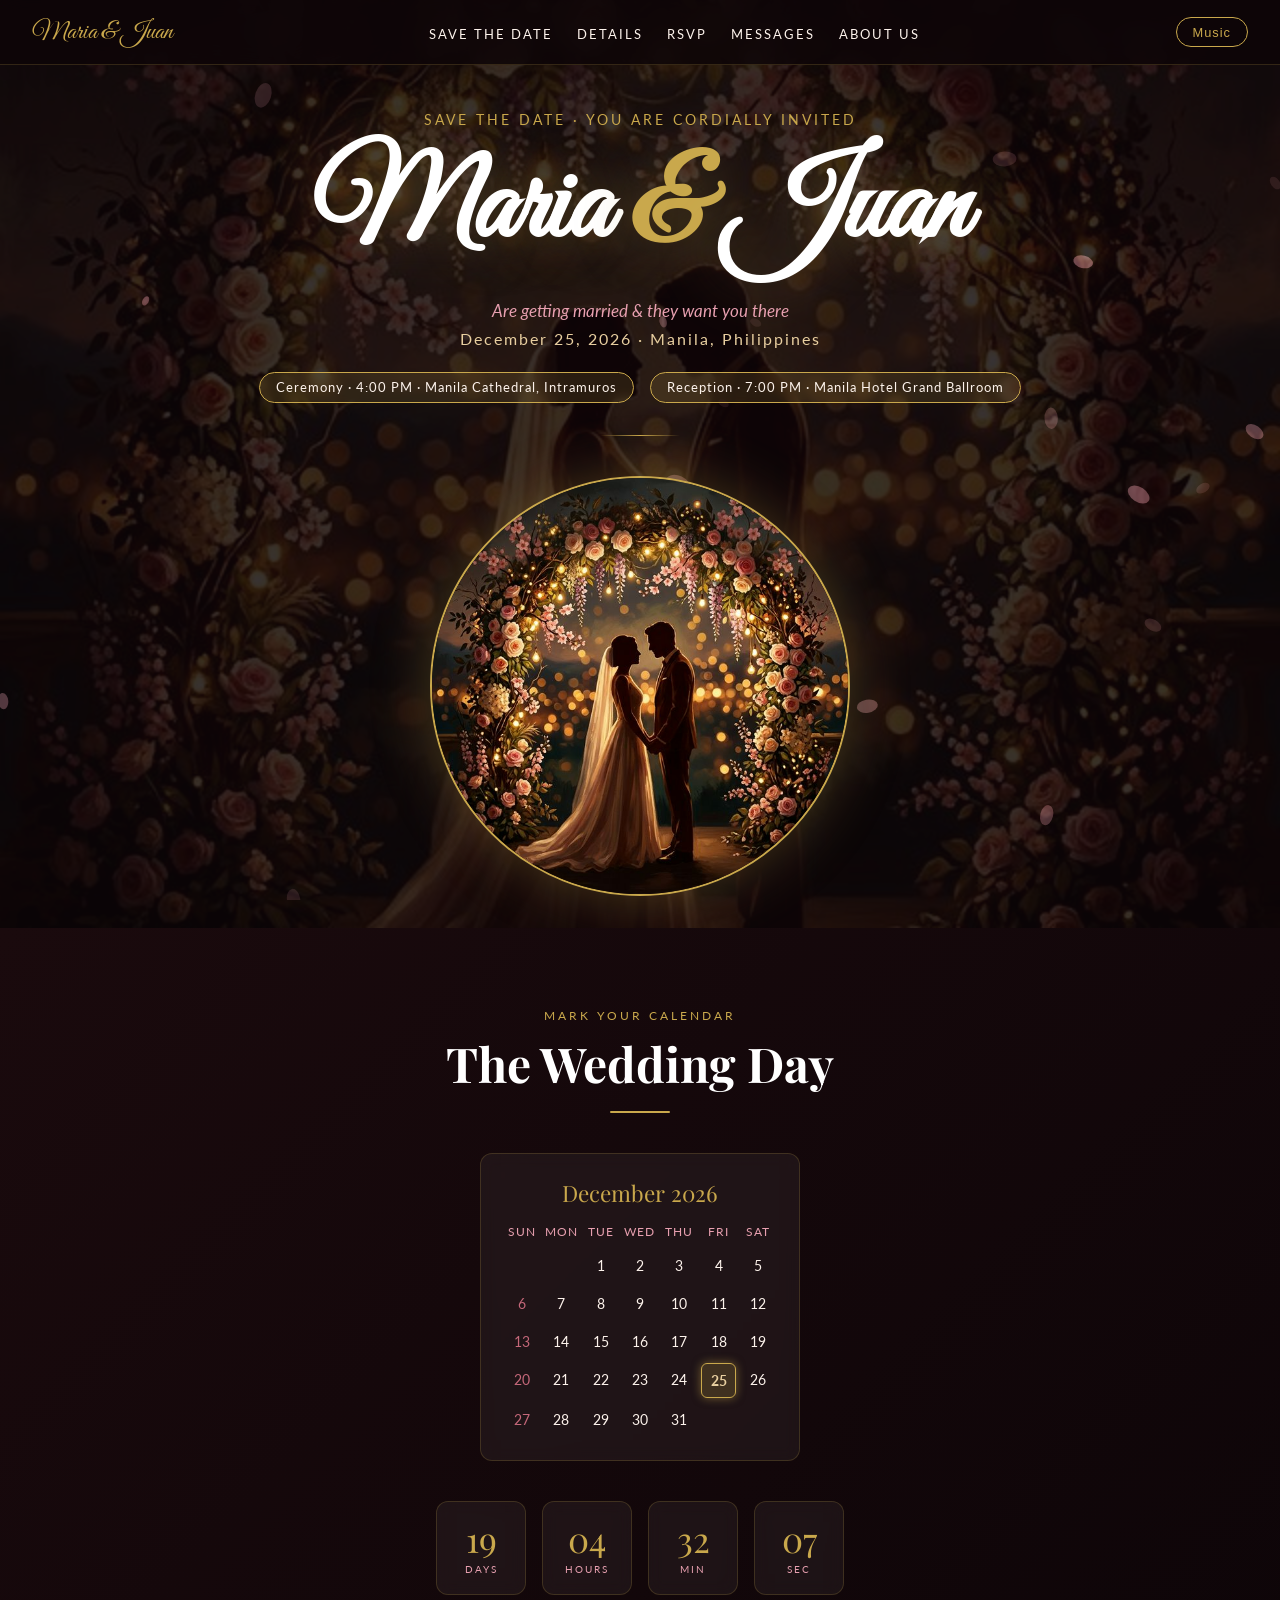
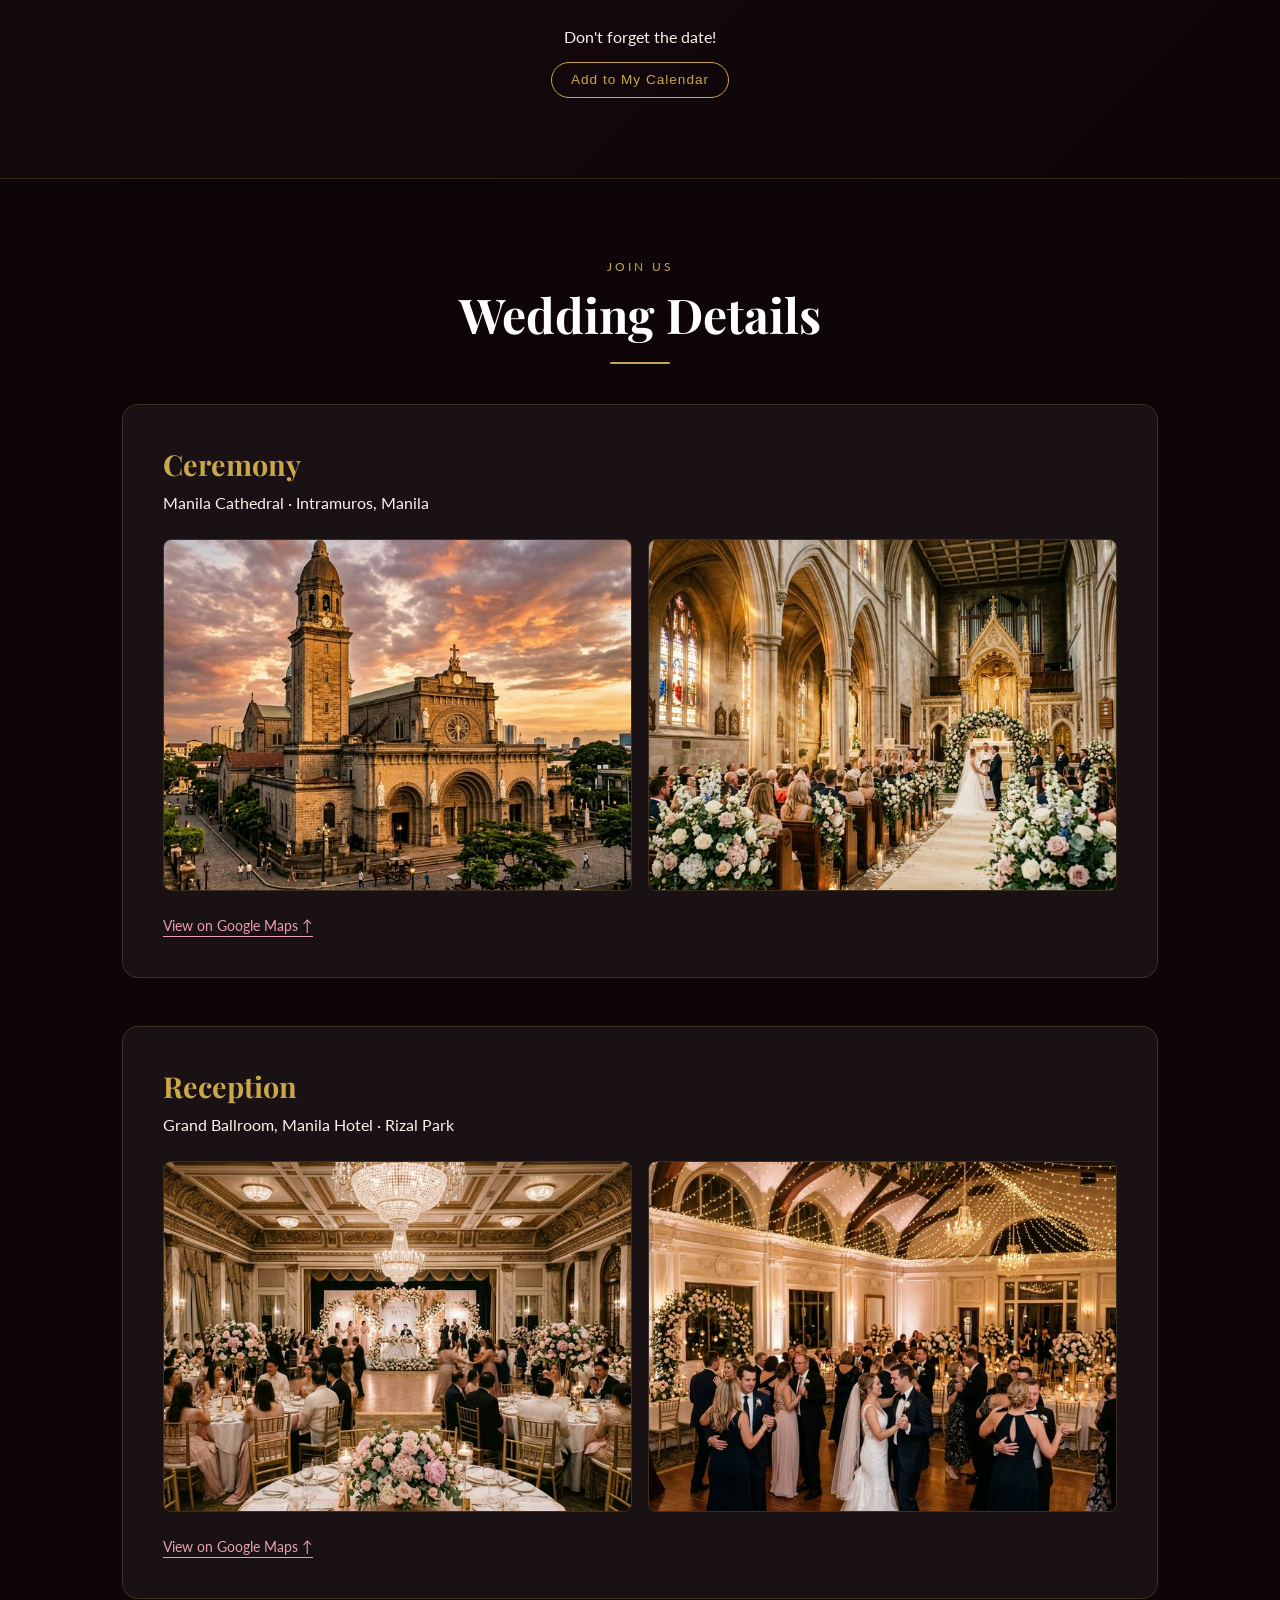
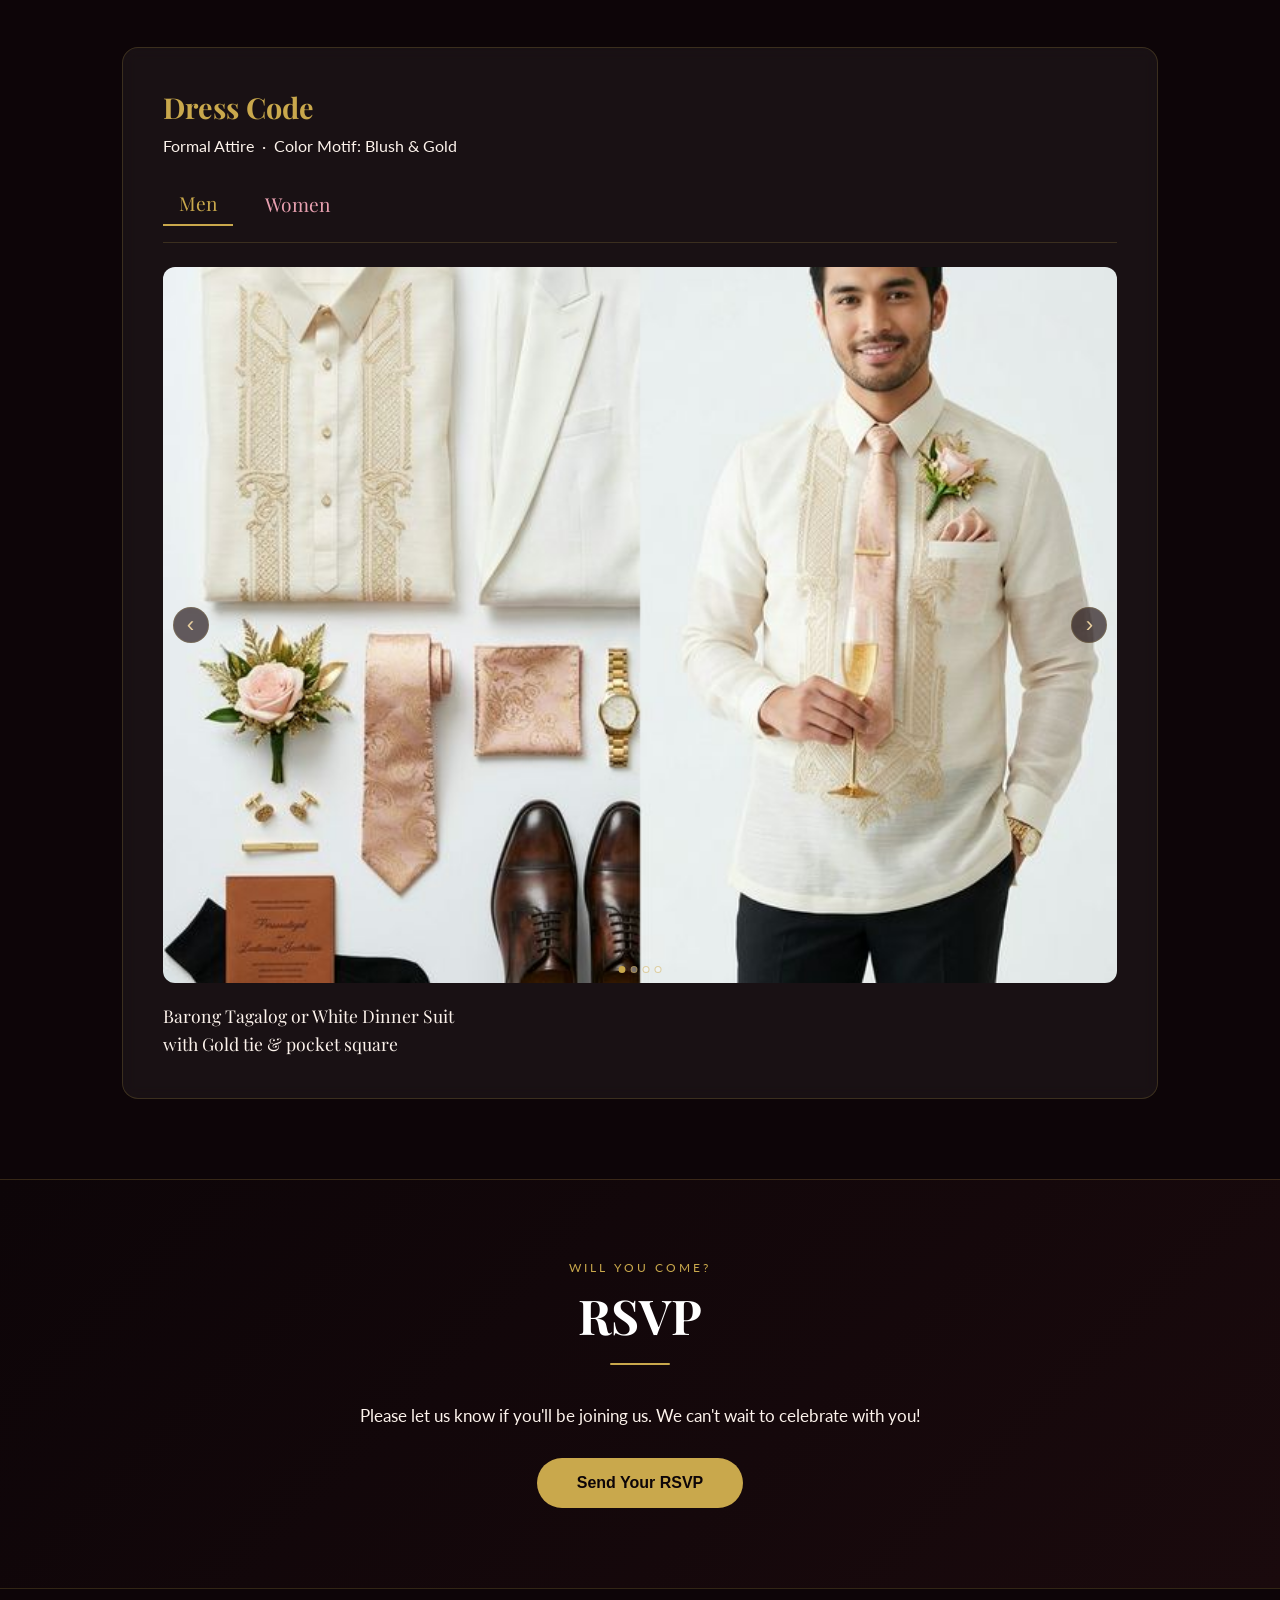
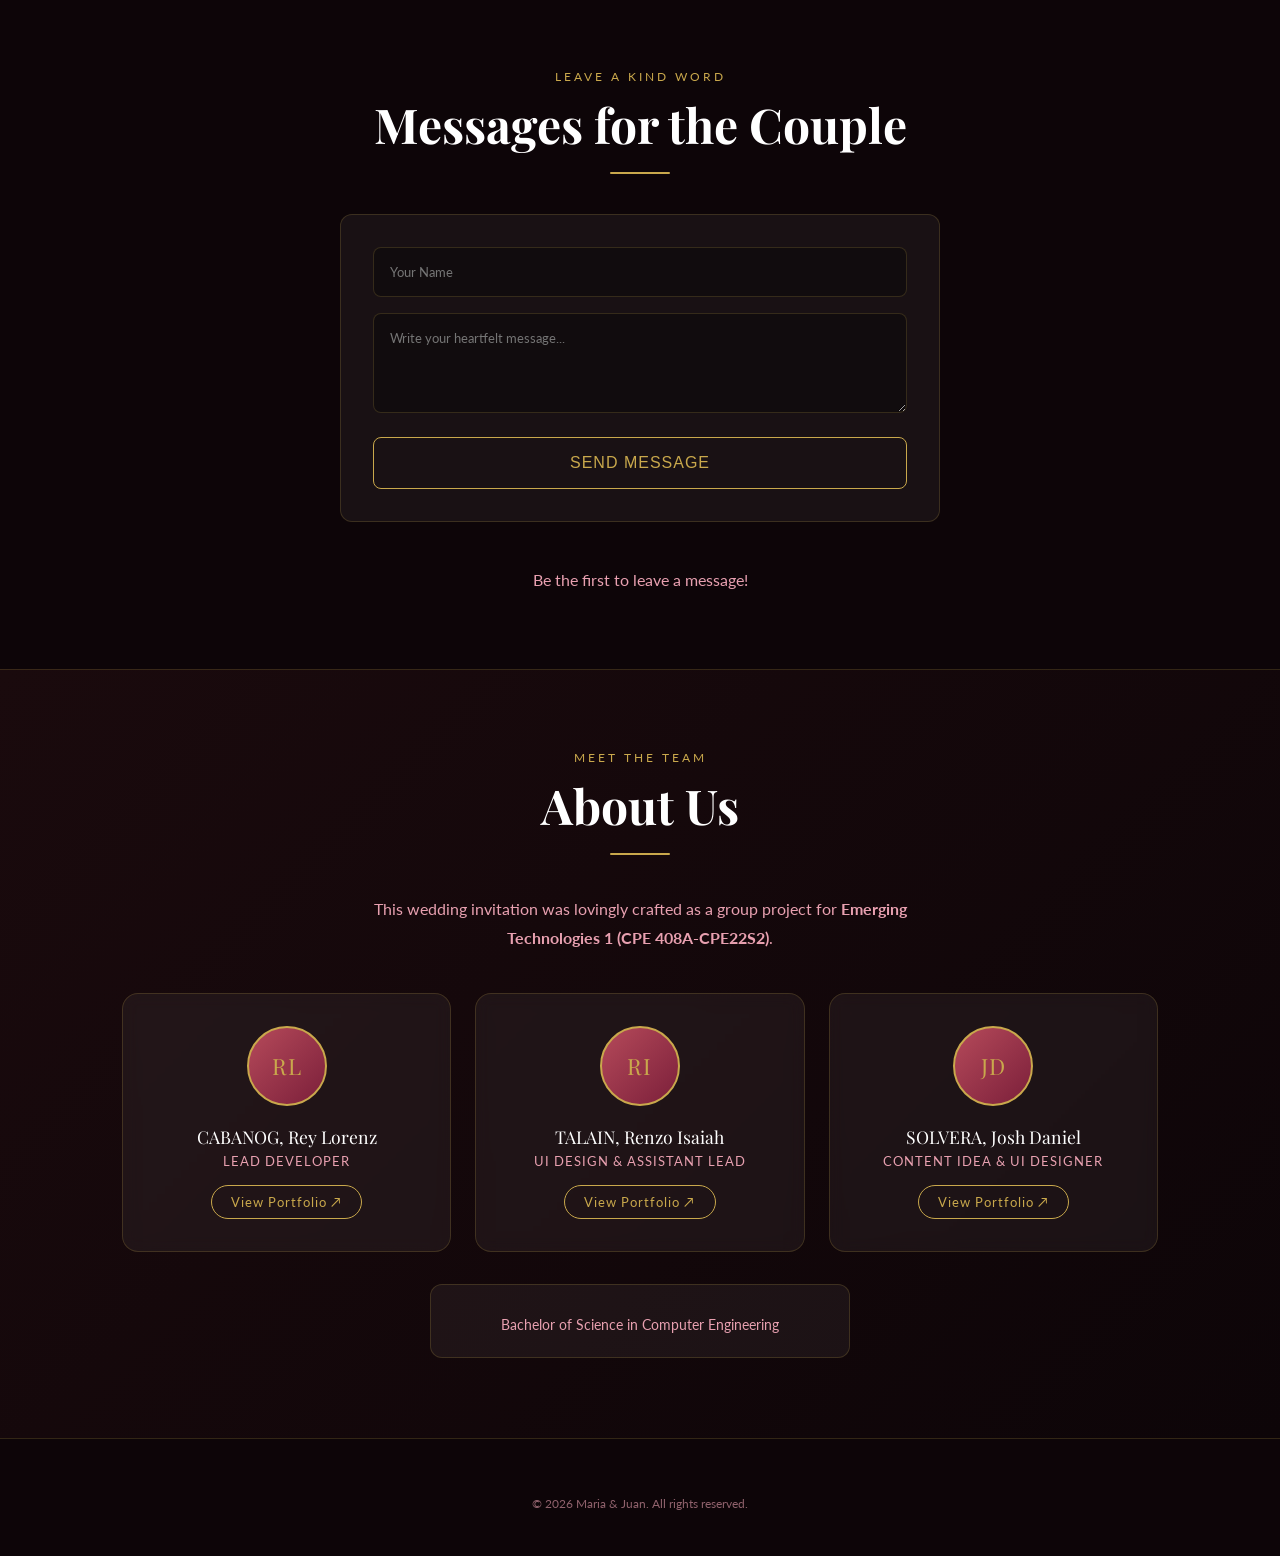
==== index.html @ 6f779b9c "Update Solvera's portfolio link" ====
<!DOCTYPE html>
<html lang="en">

<head>
  <meta charset="UTF-8" />
  <meta name="viewport" content="width=device-width, initial-scale=1.0" />
  <title>Wedding Invitation &ndash; Maria &amp; Juan</title>
  <meta name="description"
    content="You are cordially invited to the wedding of Maria & Juan. CPE 408A-CPE22S2 Emerging Technologies 1 Project." />
  <link rel="stylesheet" href="style.css" />
  <link rel="preconnect" href="https://fonts.googleapis.com" />
  <link rel="preconnect" href="https://fonts.gstatic.com" crossorigin />
  <!-- audio element (free public domain music) -->
  <audio id="bg-music" loop>
    <source src="wedding-thousandyears.mp3" type="audio/mp3" />
  </audio>
</head>

<body>
  <!-- FLOATING PETALS CANVAS -->
  <canvas id="petals-canvas" aria-hidden="true"></canvas>

  <!-- NAV -->
  <nav>
    <a href="#hero" class="nav-brand">Maria &amp; Juan</a>
    <ul class="nav-links" id="nav-links">
      <li><a href="#save-the-date">Save the Date</a></li>
      <li><a href="#details">Details</a></li>
      <li><a href="#rsvp">RSVP</a></li>
      <li><a href="#messages">Messages</a></li>
      <li><a href="#about">About Us</a></li>
    </ul>
    <div style="display:flex;gap:0.6rem;align-items:center;">
      <button id="music-btn" aria-label="Toggle music">Music</button>
      <button class="hamburger" id="hamburger" aria-label="Menu" aria-expanded="false">&#9776;</button>
    </div>
  </nav>

  <!-- â•â•â•â•â•â•â•â•â•â•â•â•â•â•â•â•â•â•â•â•â•â•â•â•â•â•â•â•â•â•
       HERO SECTION
  â•â•â•â•â•â•â•â•â•â•â•â•â•â•â•â•â•â•â•â•â•â•â•â•â•â•â•â•â•â• -->
  <section id="hero">
    <img class="hero-bg-img" src="source-images/couple.png" alt="Wedding couple illustration" />
    <div class="hero-content">
      <p class="pre-title">Save the Date &middot; You are cordially invited</p>

      <h1 class="couple-names">
        Maria
        <span class="ampersand">&amp;</span>
        Juan
      </h1>

      <p class="hero-tagline">Are getting married &amp; they want you there</p>
      <p class="hero-date">December 25, 2026 &middot; Manila, Philippines</p>

      <div class="hero-event-pills">
        <span class="event-pill">Ceremony &middot; 4:00 PM &middot; Manila Cathedral, Intramuros</span>
        <span class="event-pill">Reception &middot; 7:00 PM &middot; Manila Hotel Grand Ballroom</span>
      </div>

      <div class="hero-divider"></div>
      <img class="hero-couple-img" src="source-images/couple.png" alt="Maria and Juan" />
    </div>
  </section>

  <!-- â•â•â•â•â•â•â•â•â•â•â•â•â•â•â•â•â•â•â•â•â•â•â•â•â•â•â•â•â•â•
       SAVE THE DATE â€“ CALENDAR + COUNTDOWN
  â•â•â•â•â•â•â•â•â•â•â•â•â•â•â•â•â•â•â•â•â•â•â•â•â•â•â•â•â•â• -->
  <section id="save-the-date">
    <div class="section-inner">
      <p class="section-label reveal">Mark your calendar</p>
      <h2 class="section-title reveal">The Wedding Day</h2>
      <span class="gold-line reveal"></span>

      <!-- Calendar widget -->
      <div class="calendar-wrap reveal">
        <div class="cal-header">
          <span class="cal-month-year" id="cal-title">December 2026</span>
        </div>
        <div class="cal-grid">
          <div class="cal-dow">Sun</div>
          <div class="cal-dow">Mon</div>
          <div class="cal-dow">Tue</div>
          <div class="cal-dow">Wed</div>
          <div class="cal-dow">Thu</div>
          <div class="cal-dow">Fri</div>
          <div class="cal-dow">Sat</div>
          <!-- Days injected by JS -->
        </div>
      </div>

      <!-- Countdown below calendar -->
      <div class="countdown-grid" style="margin-top:2.5rem;">
        <div class="count-box reveal">
          <span class="count-num" id="days">00</span>
          <span class="count-label">Days</span>
        </div>
        <div class="count-box reveal">
          <span class="count-num" id="hours">00</span>
          <span class="count-label">Hours</span>
        </div>
        <div class="count-box reveal">
          <span class="count-num" id="minutes">00</span>
          <span class="count-label">Min</span>
        </div>
        <div class="count-box reveal">
          <span class="count-num" id="seconds">00</span>
          <span class="count-label">Sec</span>
        </div>
      </div>

      <div class="add-cal-wrap reveal">
        <p class="add-cal-label">Don't forget the date!</p>
        <div class="add-cal-btns">
          <button class="cal-btn" id="ics-download-btn">Add to My Calendar</button>
        </div>
      </div>

    </div>
  </section>

  <!-- â•â•â•â•â•â•â•â•â•â•â•â•â•â•â•â•â•â•â•â•â•â•â•â•â•â•â•â•â•â•
       EVENT DETAILS
  â•â•â•â•â•â•â•â•â•â•â•â•â•â•â•â•â•â•â•â•â•â•â•â•â•â•â•â•â•â• -->
  <section id="details">
    <div class="section-inner">
      <p class="section-label reveal">Join Us</p>
      <h2 class="section-title reveal">Wedding Details</h2>
      <span class="gold-line reveal"></span>

      <div class="details-grid-new">

        <div class="venue-card reveal">
          <div class="venue-header">
            <div class="venue-header-text">
              <h3>Ceremony</h3>
              <p>Manila Cathedral &middot; Intramuros, Manila</p>
            </div>
          </div>
          <div class="venue-gallery">
            <div class="gallery-thumb" data-img="source-images/church1.png"
              data-caption="Manila Cathedral &ndash; Exterior">
              <img src="source-images/church1.png" alt="Manila Cathedral exterior" />
              <div class="thumb-overlay">View</div>
            </div>
            <div class="gallery-thumb" data-img="source-images/church2.png" data-caption="Ceremony Hall â€“ Interior">
              <img src="source-images/church2.png" alt="Church interior" />
              <div class="thumb-overlay">View</div>
            </div>
          </div>
          <a class="venue-map-link" href="https://maps.google.com/?q=Manila+Cathedral" target="_blank"
            rel="noopener">View on Google Maps &uarr;</a>
        </div>

        <div class="venue-card reveal">
          <div class="venue-header">
            <div class="venue-header-text">
              <h3>Reception</h3>
              <p>Grand Ballroom, Manila Hotel &middot; Rizal Park</p>
            </div>
          </div>
          <div class="venue-gallery">
            <div class="gallery-thumb" data-img="source-images/ballroom1.png"
              data-caption="Manila Hotel Grand Ballroom">
              <img src="source-images/ballroom1.png" alt="Grand Ballroom" />
              <div class="thumb-overlay">View</div>
            </div>
            <div class="gallery-thumb" data-img="source-images/ballroom2.png" data-caption="Reception Dance Floor">
              <img src="source-images/ballroom2.png" alt="Reception dance floor" />
              <div class="thumb-overlay">View</div>
            </div>
          </div>
          <a class="venue-map-link" href="https://maps.google.com/?q=The+Manila+Hotel" target="_blank"
            rel="noopener">View on Google Maps &uarr;</a>
        </div>

        <div class="venue-card dress-code-card reveal">
          <div class="venue-header">
            <div class="venue-header-text">
              <h3>Dress Code</h3>
              <p>Formal Attire &nbsp;&middot;&nbsp; Color Motif: Blush &amp; Gold</p>
            </div>
          </div>

          <div class="attire-tabs">
            <button class="attire-tab active" data-tab="men">Men</button>
            <button class="attire-tab" data-tab="women">Women</button>
          </div>

          <!-- Men Slideshow -->
          <div class="attire-panel" id="tab-men">
            <div class="attire-slideshow" id="slideshow-men">
              <div class="slide active"><img src="source-images/attire_men.png" alt="Men's formal attire 1" /></div>
              <div class="slide"><img src="source-images/men2.png" alt="Men's formal attire 2" /></div>
              <div class="slide"><img src="source-images/men4.png" alt="Men's formal attire 4" /></div>
              <div class="slide"><img src="source-images/men5.png" alt="Men's formal attire 5" /></div>
              <button class="slide-prev" aria-label="Previous">&#8249;</button>
              <button class="slide-next" aria-label="Next">&#8250;</button>
              <div class="slide-dots" id="dots-men"></div>
            </div>
            <p class="attire-note">Barong Tagalog or White Dinner Suit<br />with Gold tie &amp; pocket square</p>
          </div>

          <!-- Women Slideshow -->
          <div class="attire-panel hidden" id="tab-women">
            <div class="attire-slideshow" id="slideshow-women">
              <div class="slide active"><img src="source-images/attire_women.png" alt="Women's formal attire 1" /></div>
              <div class="slide"><img src="source-images/women2.png" alt="Women's formal attire 2" /></div>
              <div class="slide"><img src="source-images/women3.png" alt="Women's formal attire 3" /></div>
              <div class="slide"><img src="source-images/women4.png" alt="Women's formal attire 4" /></div>
              <button class="slide-prev" aria-label="Previous">&#8249;</button>
              <button class="slide-next" aria-label="Next">&#8250;</button>
              <div class="slide-dots" id="dots-women"></div>
            </div>
            <p class="attire-note">Blush Pink or Gold Floor-length Gown<br />with elegant accessories</p>
          </div>
        </div>

      </div><!-- /.details-grid-new -->
    </div>
  </section>

  <!-- â•â•â•â•â•â•â•â•â•â•â•â•â•â•â•â•â•â•â•â•â•â•â•â•â•â•â•â•â•â•
       RSVP SECTION
  â•â•â•â•â•â•â•â•â•â•â•â•â•â•â•â•â•â•â•â•â•â•â•â•â•â•â•â•â•â• -->
  <section id="rsvp">
    <div class="section-inner">
      <p class="section-label reveal">Will you come?</p>
      <h2 class="section-title reveal">RSVP</h2>
      <span class="gold-line reveal"></span>
      <p class="rsvp-desc reveal">Please let us know if you'll be joining us. We can't wait to celebrate with you!</p>
      <div class="rsvp-cta reveal">
        <button class="rsvp-open-btn" id="rsvp-open-btn">Send Your RSVP</button>
      </div>
    </div>
  </section>

  <!-- â•â•â•â•â•â•â•â•â•â•â•â•â•â•â•â•â•â•â•â•â•â•â•â•â•â•â•â•â•â•
       GUEST MESSAGES SECTION
  â•â•â•â•â•â•â•â•â•â•â•â•â•â•â•â•â•â•â•â•â•â•â•â•â•â•â•â•â•â• -->
  <section id="messages">
    <div class="section-inner">
      <p class="section-label reveal">Leave a kind word</p>
      <h2 class="section-title reveal">Messages for the Couple</h2>
      <span class="gold-line reveal"></span>

      <!-- Message form -->
      <form class="msg-form reveal" id="msg-form" novalidate>
        <div class="msg-form-fields">
          <input type="text" id="msg-name" class="msg-input" placeholder="Your Name" maxlength="60" required />
          <textarea id="msg-text" class="msg-input msg-textarea" placeholder="Write your heartfelt message..."
            maxlength="300" rows="3" required></textarea>
        </div>
        <button type="submit" class="msg-submit-btn">Send Message</button>
      </form>

      <!-- Live message wall -->
      <div class="msg-wall" id="msg-wall">
        <!-- Messages injected by JS -->
      </div>
    </div>
  </section>

  <!-- â•â•â•â•â•â•â•â•â•â•â•â•â•â•â•â•â•â•â•â•â•â•â•â•â•â•â•â•â•â•
       ABOUT US SECTION
  â•â•â•â•â•â•â•â•â•â•â•â•â•â•â•â•â•â•â•â•â•â•â•â•â•â•â•â•â•â• -->
  <section id="about">
    <div class="section-inner">
      <p class="section-label reveal">Meet the Team</p>
      <h2 class="section-title reveal">About Us</h2>
      <span class="gold-line reveal"></span>

      <p class="about-intro reveal">
        This wedding invitation was lovingly crafted as a group project for
        <strong>Emerging Technologies 1 (CPE 408A-CPE22S2)</strong>.
      </p>

      <div class="members-grid">

        <!-- Member 1: Cabanog -->
        <div class="member-card reveal">
          <div class="member-avatar member-avatar-text">RL</div>
          <p class="member-name">CABANOG, Rey Lorenz</p>
          <p class="member-role">Lead Developer</p>
          <a id="portfolio-cabanog" class="portfolio-btn" href="https://my-personal-portfolio-cli-inspired.vercel.app/" target="_blank"
            rel="noopener">
            View Portfolio &#8599;
          </a>
        </div>

        <!-- Member 2: Talain -->
        <div class="member-card reveal">
          <div class="member-avatar member-avatar-text">RI</div>
          <p class="member-name">TALAIN, Renzo Isaiah</p>
          <p class="member-role">UI Design &amp; Assistant Lead</p>
          <a id="portfolio-talain" class="portfolio-btn" href="https://renzocpe.github.io/Portfolio/" target="_blank" rel="noopener">
            View Portfolio &#8599;
          </a>
        </div>

        <!-- Member 3: Solvera -->
        <div class="member-card reveal">
          <div class="member-avatar member-avatar-text">JD</div>
          <p class="member-name">SOLVERA, Josh Daniel</p>
          <p class="member-role">Content Idea &amp; UI Designer</p>
          <a id="portfolio-solvera" class="portfolio-btn" href="https://mjdsolvera.github.io/Solvera_portfolio-/" target="_blank" rel="noopener">
            View Portfolio &#8599;
          </a>
        </div>

      </div><!-- /.members-grid -->

      <!-- Course Badge -->
      <div class="course-badge reveal">
        <p style="margin-top:0.5rem; color: var(--blush);">Bachelor of Science in Computer Engineering</p>
      </div>

    </div>
  </section>

  <!-- â•â•â•â•â•â•â•â•â•â•â•â•â•â•â•â•â•â•â•â•â•â•â•â•â•â•â•â•â•â•
       FOOTER
  â•â•â•â•â•â•â•â•â•â•â•â•â•â•â•â•â•â•â•â•â•â•â•â•â•â•â•â•â•â• -->
  <footer>
    <p style="margin-top:0.8rem; font-size:0.75rem; opacity:0.6;">
      &copy; 2026 Maria &amp; Juan. All rights reserved.
    </p>
  </footer>

  <!-- RSVP MODAL -->
  <div id="rsvp-modal" class="rsvp-modal" role="dialog" aria-modal="true" aria-label="RSVP Form">
    <div class="rsvp-modal-box">
      <button class="rsvp-modal-close" id="rsvp-modal-close" aria-label="Close">&#10005;</button>
      <h3 class="rsvp-modal-title">RSVP</h3>
      <p class="rsvp-modal-sub">Maria &amp; Juan would love to have you there!</p>
      <form id="rsvp-form" class="rsvp-form" novalidate>
        <div class="rsvp-field">
          <label for="rsvp-name">Full Name *</label>
          <input type="text" id="rsvp-name" placeholder="Your full name" required maxlength="80" />
        </div>
        <div class="rsvp-field">
          <label for="rsvp-email">Email</label>
          <input type="email" id="rsvp-email" placeholder="your@email.com" />
        </div>
        <div class="rsvp-field">
          <label>Will you attend? *</label>
          <div class="rsvp-radio-group">
            <label class="rsvp-radio"><input type="radio" name="attending" value="yes" required /> Yes, I'll be
              there!</label>
            <label class="rsvp-radio"><input type="radio" name="attending" value="no" /> Sorry, can't make it</label>
            <label class="rsvp-radio"><input type="radio" name="attending" value="maybe" /> Maybe</label>
          </div>
        </div>
        <div class="rsvp-field">
          <label for="rsvp-guests">Number of Guests</label>
          <select id="rsvp-guests">
            <option value="1">Just me</option>
            <option value="2">2 guests</option>
            <option value="3">3 guests</option>
            <option value="4">4 guests</option>
            <option value="5+">5 or more</option>
          </select>
        </div>
        <div class="rsvp-field">
          <label for="rsvp-note">Special note (optional)</label>
          <textarea id="rsvp-note" placeholder="Dietary needs, notes for the couple..." rows="2"
            maxlength="200"></textarea>
        </div>
        <button type="submit" class="rsvp-submit-btn">Send RSVP</button>
      </form>
      <div id="rsvp-success" class="rsvp-success hidden">
        <p>Thank you! Your RSVP has been received. See you on Dec 25!</p>
      </div>
    </div>
  </div>

  <!-- LIGHTBOX MODAL -->
  <div id="lightbox" class="lightbox" role="dialog" aria-modal="true" aria-label="Image viewer">
    <button class="lightbox-close" id="lightbox-close" aria-label="Close">&#10005;</button>
    <img id="lightbox-img" src="" alt="" />
    <p id="lightbox-caption"></p>
  </div>

  <script src="script.js"></script>
</body>

</html>
---- style.css ----
﻿/* ── FONTS ─────────────────────────────────────────────── */
@import url('https://fonts.googleapis.com/css2?family=Great+Vibes&family=Playfair+Display:ital,wght@0,400;0,700;1,400&family=Lato:wght@300;400;700&display=swap');

/* ── CSS VARIABLES ─────────────────────────────────────── */
:root {
  --dark:        #0d0508;
  --burgundy:    #7b1f3a;
  --deep-rose:   #b54a5a;
  --rose:        #c5687a;
  --blush:       #e8a0b0;
  --cream:       #fdf3ec;
  --white:       #ffffff;
  --gold:        #c9a84c;
  --gold-light:  #e8cfa0;
  --glass-bg:    rgba(255,255,255,0.05);
  --glass-border:rgba(201,168,76,0.2);
}

*, *::before, *::after { box-sizing: border-box; margin: 0; padding: 0; }
html { scroll-behavior: smooth; }
body { background: var(--dark); color: var(--cream); font-family: 'Lato', sans-serif; overflow-x: hidden; }

/* ── NAV ────────────────────────────────────────── */
nav {
  position: fixed; top: 0; left: 0; right: 0; z-index: 100;
  display: flex; align-items: center; justify-content: space-between;
  padding: 1rem 2rem;
  background: rgba(13,5,8,0.85);
  backdrop-filter: blur(12px);
  border-bottom: 1px solid var(--glass-border);
}
.nav-brand { font-family: 'Great Vibes', cursive; font-size: 1.6rem; color: var(--gold); text-decoration: none; }
.nav-links { list-style: none; display: flex; gap: 1.5rem; transition: max-height 0.3s ease-out; }
.nav-links a { color: var(--cream); text-decoration: none; font-size: 0.8rem; letter-spacing: 2px; text-transform: uppercase; transition: color 0.3s; }
.nav-links a:hover { color: var(--gold); }
#music-btn { background: transparent; border: 1px solid var(--gold); color: var(--gold); padding: 0.4rem 1rem; border-radius: 20px; cursor: pointer; font-size: 0.8rem; letter-spacing: 1px; transition: all 0.3s; }
#music-btn:hover { background: var(--gold); color: var(--dark); }
.hamburger { display: none; background: transparent; border: none; font-size: 1.8rem; color: var(--gold); cursor: pointer; }

/* ── HERO ───────────────────────────────────────── */
#hero { position: relative; min-height: 100vh; display: flex; align-items: center; justify-content: center; overflow: hidden; padding-top: 5rem; }
.hero-bg-img { position: absolute; inset: 0; width: 100%; height: 100%; object-fit: cover; opacity: 0.18; }
.hero-content { position: relative; z-index: 2; text-align: center; padding: 2rem; max-width: 900px; width: 100%; display: flex; flex-direction: column; align-items: center; justify-content: center; }
.pre-title { font-size: 0.85rem; letter-spacing: 3px; text-transform: uppercase; color: var(--gold); margin-bottom: 1rem; }
.couple-names { font-family: 'Great Vibes', cursive; font-size: clamp(4rem,12vw,7.5rem); color: var(--white); line-height: 1.1; margin-bottom: 0.5rem; text-shadow: 0 0 60px rgba(201,168,76,0.4); }
.ampersand { color: var(--gold); }
.hero-tagline { font-style: italic; color: var(--blush); margin: 1rem 0 0.5rem; font-size: 1.05rem; }
.hero-date { color: var(--gold-light); font-size: 1rem; letter-spacing: 2px; margin-bottom: 1.5rem; }
.hero-event-pills { display: flex; flex-wrap: wrap; gap: 1rem; justify-content: center; margin-bottom: 2rem; }
.event-pill { background: rgba(201,168,76,0.15); border: 1px solid var(--gold); border-radius: 20px; padding: 0.4rem 1rem; font-size: 0.8rem; letter-spacing: 1px; color: var(--cream); backdrop-filter: blur(4px); }
.hero-divider { width: 80px; height: 1px; background: linear-gradient(to right,transparent,var(--gold),transparent); margin: 0 auto 2.5rem; }
.hero-couple-img { width: 100%; max-width: 420px; aspect-ratio: 1; object-fit: cover; border-radius: 50%; border: 2px solid var(--gold); box-shadow: 0 0 60px rgba(201,168,76,0.3); }

/* ── SECTIONS ───────────────────────────────────── */
section { padding: 0; }
.section-inner { max-width: 1100px; margin: 0 auto; padding: 5rem 2rem; text-align: center; }
.section-label { font-size: 0.75rem; letter-spacing: 3px; text-transform: uppercase; color: var(--gold); margin-bottom: 0.5rem; display: block; }
.section-title { font-family: 'Playfair Display', serif; font-size: clamp(2rem,5vw,3rem); color: var(--white); margin-bottom: 0.5rem; }
.gold-line { display: block; width: 60px; height: 2px; background: var(--gold); margin: 1rem auto 2.5rem; border-radius: 2px; }

/* ── SAVE THE DATE (Calendar + Countdown) ───────── */
#save-the-date { background: linear-gradient(135deg,#1a0a0d,#0d0508); }
.calendar-wrap { max-width: 320px; margin: 0 auto 2rem; background: var(--glass-bg); border: 1px solid var(--glass-border); border-radius: 12px; padding: 1.5rem; backdrop-filter: blur(8px); }
.cal-header { font-family: 'Playfair Display', serif; font-size: 1.4rem; color: var(--gold); margin-bottom: 1rem; text-align: center; }
.cal-grid { display: grid; grid-template-columns: repeat(7, 1fr); gap: 5px; text-align: center; font-size: 0.9rem; }
.cal-dow { color: var(--blush); font-size: 0.75rem; text-transform: uppercase; letter-spacing: 1px; margin-bottom: 5px; }
.cal-day { padding: 8px 0; border-radius: 6px; position: relative; z-index: 1; }
.cal-day.empty { visibility: hidden; }
.cal-day.sunday { color: var(--rose); }
.cal-day.wedding-day { background: rgba(201,168,76,0.2); border: 1px solid var(--gold); color: var(--gold-light); font-weight: bold; box-shadow: 0 0 10px rgba(201,168,76,0.5); }
.countdown-grid { display: flex; justify-content: center; gap: 1rem; flex-wrap: wrap; margin-bottom: 2rem; }
.count-box { background: var(--glass-bg); border: 1px solid var(--glass-border); border-radius: 12px; padding: 1.2rem 1rem; min-width: 90px; display: flex; flex-direction: column; align-items: center; gap: 0.4rem; backdrop-filter: blur(8px); }
.count-num { font-family: 'Playfair Display', serif; font-size: 2.2rem; color: var(--gold); line-height: 1; }
.count-label { font-size: 0.65rem; letter-spacing: 2px; text-transform: uppercase; color: var(--blush); }
.add-cal-btns { display: flex; justify-content: center; gap: 1rem; flex-wrap: wrap; margin-top: 1rem; }
.cal-btn { display: inline-flex; align-items: center; gap: 0.5rem; background: transparent; border: 1px solid var(--gold); color: var(--gold); padding: 0.6rem 1.2rem; border-radius: 30px; text-decoration: none; font-size: 0.85rem; letter-spacing: 1px; transition: all 0.3s; cursor: pointer; }
.cal-btn:hover { background: var(--gold); color: var(--dark); }

/* ── DETAILS GALLERY ────────────────────────────── */
#details { background: var(--dark); border-top: 1px solid var(--glass-border); }
.details-grid-new { display: grid; grid-template-columns: 1fr; gap: 3rem; margin-top: 1rem; }
.venue-card { background: var(--glass-bg); border: 1px solid var(--glass-border); border-radius: 16px; padding: 2.5rem; text-align: left; backdrop-filter: blur(8px); }
.venue-header { margin-bottom: 1.5rem; display: flex; gap: 1rem; align-items: flex-start; }
.venue-header-text h3 { font-family: 'Playfair Display', serif; font-size: 1.8rem; color: var(--gold); margin-bottom: 0.5rem; }
.venue-header-text p { color: var(--cream); font-size: 1rem; line-height: 1.5; }
.venue-time { color: var(--gold-light) !important; font-size: 0.9rem !important; margin-top: 0.5rem; letter-spacing: 1px; }
.venue-gallery { display: grid; grid-template-columns: repeat(auto-fit, minmax(200px, 1fr)); gap: 1rem; margin-bottom: 1.5rem; }
.gallery-thumb { position: relative; aspect-ratio: 4/3; border-radius: 8px; overflow: hidden; cursor: pointer; border: 1px solid var(--glass-border); }
.gallery-thumb img { width: 100%; height: 100%; object-fit: cover; transition: transform 0.5s ease; }
.thumb-overlay { position: absolute; inset: 0; background: rgba(13,5,8,0.6); display: flex; align-items: center; justify-content: center; opacity: 0; transition: opacity 0.3s; color: var(--gold); font-size: 0.9rem; letter-spacing: 1px; text-transform: uppercase; }
.gallery-thumb:hover img { transform: scale(1.05); }
.gallery-thumb:hover .thumb-overlay { opacity: 1; }
.venue-map-link { display: inline-block; color: var(--blush); font-size: 0.85rem; text-decoration: none; border-bottom: 1px solid var(--blush); padding-bottom: 2px; transition: color 0.3s, border-color 0.3s; }
.venue-map-link:hover { color: var(--gold); border-color: var(--gold); }

/* ── DRESS CODE SLIDESHOW ───────────────────────── */
.attire-tabs { display: flex; gap: 1rem; margin-bottom: 1.5rem; border-bottom: 1px solid var(--glass-border); padding-bottom: 1rem; }
.attire-tab { background: transparent; border: none; font-family: 'Playfair Display', serif; font-size: 1.2rem; color: var(--blush); cursor: pointer; padding: 0.5rem 1rem; transition: color 0.3s; }
.attire-tab.active { color: var(--gold); border-bottom: 2px solid var(--gold); }
.attire-panel { display: flex; flex-direction: column; gap: 1.2rem; }
.attire-panel.hidden { display: none; }
.attire-slideshow { position: relative; border-radius: 12px; overflow: hidden; aspect-ratio: 4/3; background: rgba(0,0,0,0.3); }
.slide { display: none; width: 100%; height: 100%; position: absolute; inset: 0; opacity: 0; transition: opacity 0.6s ease; }
.slide.active { display: block; opacity: 1; position: relative; }
.slide img { width: 100%; height: 100%; object-fit: cover; display: block; }
.slide-prev, .slide-next { position: absolute; top: 50%; transform: translateY(-50%); background: rgba(26,10,13,0.65); border: 1px solid var(--glass-border); color: var(--gold-light); width: 36px; height: 36px; border-radius: 50%; cursor: pointer; font-size: 1.4rem; line-height: 1; display: flex; align-items: center; justify-content: center; transition: background 0.3s; z-index: 5; }
.slide-prev { left: 0.6rem; }
.slide-next { right: 0.6rem; }
.slide-prev:hover, .slide-next:hover { background: rgba(201,168,76,0.6); color: var(--dark); }
.slide-dots { position: absolute; bottom: 0.6rem; left: 50%; transform: translateX(-50%); display: flex; gap: 5px; z-index: 5; }
.slide-dot { width: 7px; height: 7px; border-radius: 50%; background: rgba(255,255,255,0.4); border: 1px solid rgba(201,168,76,0.5); cursor: pointer; transition: background 0.3s; }
.slide-dot.active { background: var(--gold); }
.attire-note { font-family: 'Playfair Display', serif; font-size: 1.1rem; color: var(--cream); line-height: 1.6; }

/* ── RSVP ───────────────────────────────────────── */
#rsvp { background: linear-gradient(135deg,var(--dark),#1a0a0d); border-top: 1px solid var(--glass-border); }
.rsvp-desc { max-width: 600px; margin: 0 auto 2rem; color: var(--cream); font-size: 1.05rem; }
.rsvp-open-btn { background: var(--gold); color: var(--dark); border: none; padding: 1rem 2.5rem; border-radius: 30px; font-size: 1rem; font-weight: bold; cursor: pointer; transition: transform 0.3s, box-shadow 0.3s; }
.rsvp-open-btn:hover { transform: translateY(-3px); box-shadow: 0 10px 20px rgba(201,168,76,0.3); }

/* ── MESSAGES ───────────────────────────────────── */
#messages { background: var(--dark); border-top: 1px solid var(--glass-border); }
.msg-form { max-width: 600px; margin: 0 auto 3rem; background: var(--glass-bg); padding: 2rem; border-radius: 12px; border: 1px solid var(--glass-border); }
.msg-form-fields { display: flex; flex-direction: column; gap: 1rem; margin-bottom: 1.5rem; }
.msg-input { width: 100%; background: rgba(0,0,0,0.3); border: 1px solid var(--glass-border); border-radius: 8px; padding: 1rem; color: var(--cream); font-family: 'Lato', sans-serif; }
.msg-input:focus { outline: none; border-color: var(--gold); box-shadow: 0 0 10px rgba(201,168,76,0.2); }
.msg-textarea { resize: vertical; min-height: 100px; }
.msg-submit-btn { width: 100%; background: transparent; border: 1px solid var(--gold); color: var(--gold); padding: 1rem; border-radius: 8px; cursor: pointer; transition: all 0.3s; font-size: 1rem; letter-spacing: 1px; text-transform: uppercase; }
.msg-submit-btn:hover { background: var(--gold); color: var(--dark); }
.msg-wall { display: grid; grid-template-columns: repeat(auto-fill, minmax(280px, 1fr)); gap: 1.5rem; max-width: 900px; margin: 0 auto; }
.msg-card { background: rgba(255,255,255,0.03); border: 1px solid var(--glass-border); border-radius: 12px; padding: 1.5rem; text-align: left; animation: slideUp 0.5s forwards; opacity: 0; transform: translateY(20px); }
.msg-card-header { display: flex; justify-content: space-between; align-items: baseline; margin-bottom: 0.8rem; border-bottom: 1px solid rgba(255,255,255,0.1); padding-bottom: 0.5rem; }
.msg-card-name { font-family: 'Playfair Display', serif; color: var(--gold); font-size: 1.1rem; }
.msg-card-time { font-size: 0.75rem; color: var(--blush); opacity: 0.8; }
.msg-card-text { color: var(--cream); font-size: 0.95rem; line-height: 1.6; word-wrap: break-word; }
@keyframes slideUp { to { opacity: 1; transform: translateY(0); } }

/* ── ABOUT US ───────────────────────────────────── */
#about { background: linear-gradient(135deg,#1a0a0d,var(--dark)); border-top: 1px solid var(--glass-border); }
.about-intro { max-width: 600px; margin: 0 auto 2.5rem; color: var(--blush); line-height: 1.8; }
.members-grid { display: grid; grid-template-columns: repeat(auto-fit,minmax(220px,1fr)); gap: 1.5rem; margin-bottom: 2rem; }
.member-card { background: var(--glass-bg); border: 1px solid var(--glass-border); border-radius: 16px; padding: 2rem 1.5rem; text-align: center; backdrop-filter: blur(8px); }
.member-avatar { width: 80px; height: 80px; border-radius: 50%; background: linear-gradient(135deg,var(--deep-rose),var(--burgundy)); display: flex; align-items: center; justify-content: center; font-size: 2rem; margin: 0 auto 1.2rem; border: 2px solid var(--gold); }
.member-avatar-text { font-family: 'Playfair Display', serif; font-size: 1.4rem; color: var(--gold); letter-spacing: 1px; }
.member-name { font-family: 'Playfair Display', serif; font-size: 1.1rem; color: var(--white); margin-bottom: 0.3rem; }
.member-role { font-size: 0.8rem; color: var(--blush); letter-spacing: 1px; margin-bottom: 1rem; text-transform: uppercase; }
.portfolio-btn { display: inline-block; padding: 0.5rem 1.2rem; border: 1px solid var(--gold); border-radius: 20px; color: var(--gold); font-size: 0.8rem; text-decoration: none; letter-spacing: 1px; transition: all 0.3s; }
.portfolio-btn:hover { background: var(--gold); color: var(--dark); }
.course-badge { max-width: 420px; margin: 1.5rem auto 0; background: var(--glass-bg); border: 1px solid var(--glass-border); border-radius: 12px; padding: 1.2rem 1.5rem; text-align: center; color: var(--cream); font-size: 0.9rem; line-height: 1.8; }

/* ── FOOTER ─────────────────────────────────────── */
footer { text-align: center; padding: 2.5rem 1rem; border-top: 1px solid var(--glass-border); color: var(--blush); font-size: 0.85rem; line-height: 2; }

/* ── LIGHTBOX ───────────────────────────────────── */
.lightbox { position: fixed; inset: 0; z-index: 1000; background: rgba(0,0,0,0.9); display: flex; flex-direction: column; align-items: center; justify-content: center; opacity: 0; pointer-events: none; transition: opacity 0.3s ease; backdrop-filter: blur(5px); }
.lightbox.active { opacity: 1; pointer-events: auto; }
.lightbox-close { position: absolute; top: 1.5rem; right: 2rem; background: transparent; border: none; color: var(--cream); font-size: 2.5rem; cursor: pointer; transition: color 0.3s; }
.lightbox-close:hover { color: var(--gold); }
.lightbox img { max-width: 90%; max-height: 80vh; object-fit: contain; border: 2px solid var(--gold); border-radius: 8px; box-shadow: 0 0 40px rgba(0,0,0,0.8); }
.lightbox p { margin-top: 1rem; color: var(--gold-light); font-family: 'Playfair Display', serif; font-size: 1.2rem; letter-spacing: 1px; }

/* ── RSVP MODAL ─────────────────────────────────── */
.rsvp-modal { position: fixed; inset: 0; z-index: 900; background: rgba(0,0,0,0.8); backdrop-filter: blur(5px); display: flex; align-items: center; justify-content: center; opacity: 0; pointer-events: none; transition: opacity 0.3s ease; padding: 1rem; }
.rsvp-modal.active { opacity: 1; pointer-events: auto; }
.rsvp-modal-box { background: linear-gradient(135deg,#1a0a0d,#0d0508); border: 1px solid var(--gold); border-radius: 16px; width: 100%; max-width: 500px; padding: 2.5rem 2rem; position: relative; max-height: 90vh; overflow-y: auto; text-align: center; box-shadow: 0 0 50px rgba(201,168,76,0.15); }
.rsvp-modal-close { position: absolute; top: 1rem; right: 1rem; background: transparent; border: none; font-size: 1.5rem; color: var(--blush); cursor: pointer; transition: color 0.3s; }
.rsvp-modal-close:hover { color: var(--gold); }
.rsvp-modal-title { font-family: 'Playfair Display', serif; font-size: 2.2rem; color: var(--gold); margin-bottom: 0.5rem; }
.rsvp-modal-sub { color: var(--cream); margin-bottom: 2rem; font-style: italic; }
.rsvp-field { margin-bottom: 1.5rem; text-align: left; }
.rsvp-field label { display: block; margin-bottom: 0.5rem; color: var(--gold-light); font-size: 0.9rem; letter-spacing: 1px; }
.rsvp-field input[type="text"], .rsvp-field input[type="email"], .rsvp-field select, .rsvp-field textarea { width: 100%; background: rgba(0,0,0,0.3); border: 1px solid var(--glass-border); border-radius: 8px; padding: 0.8rem; color: var(--white); font-family: inherit; }
.rsvp-field input:focus, .rsvp-field select:focus, .rsvp-field textarea:focus { outline: none; border-color: var(--gold); }
.rsvp-radio-group { display: flex; flex-direction: column; gap: 0.8rem; margin-top: 0.5rem; }
.rsvp-radio { color: var(--cream); font-size: 0.95rem; cursor: pointer; display: flex; align-items: center; gap: 0.5rem; }
.rsvp-submit-btn { width: 100%; background: var(--gold); color: var(--dark); border: none; padding: 1rem; border-radius: 8px; font-size: 1.1rem; font-weight: bold; cursor: pointer; margin-top: 1rem; transition: background 0.3s; }
.rsvp-submit-btn:hover { background: var(--gold-light); }
.rsvp-success { margin-top: 2rem; color: var(--gold); font-family: 'Playfair Display', serif; font-size: 1.2rem; }

/* ── REVEAL ANIMATION ───────────────────────────── */
.reveal { opacity: 0; transform: translateY(25px); transition: opacity 0.7s ease, transform 0.7s ease; }
.reveal.visible { opacity: 1; transform: translateY(0); }

/* ── MOBILE / RESPONSIVENESS ────────────────────── */
@media (max-width: 768px) {
  .hamburger { display: block; }
  .nav-links { position: absolute; top: 100%; left: 0; right: 0; background: rgba(13,5,8,0.95); flex-direction: column; padding: 0 2rem; max-height: 0; overflow: hidden; border-bottom: 1px solid transparent; align-items: center; text-align: center; }
  .nav-links.active { padding: 1rem 2rem 2rem; max-height: 400px; border-bottom: 1px solid var(--glass-border); }
  .nav-links li { width: 100%; padding: 0.8rem 0; border-bottom: 1px solid rgba(255,255,255,0.05); }
  .nav-links li:last-child { border-bottom: none; }
  
  .details-grid-new { grid-template-columns: 1fr; }
  .venue-gallery { grid-template-columns: 1fr; }
  .venue-header { flex-direction: column; text-align: center; align-items: center; }
  .attire-tabs { justify-content: center; }
  
  .couple-names { font-size: clamp(3.5rem, 15vw, 5rem); }
  .hero-date, .hero-tagline, .pre-title { font-size: 0.9rem; }
  .hero-event-pills { flex-direction: column; align-items: center; gap: 0.5rem; }
  
  .count-box { min-width: 75px; padding: 1rem 0.5rem; }
  .count-num { font-size: 1.8rem; }
  
  .rsvp-modal-box { padding: 2rem 1.5rem; }
  .msg-form { padding: 1.5rem 1rem; }
}
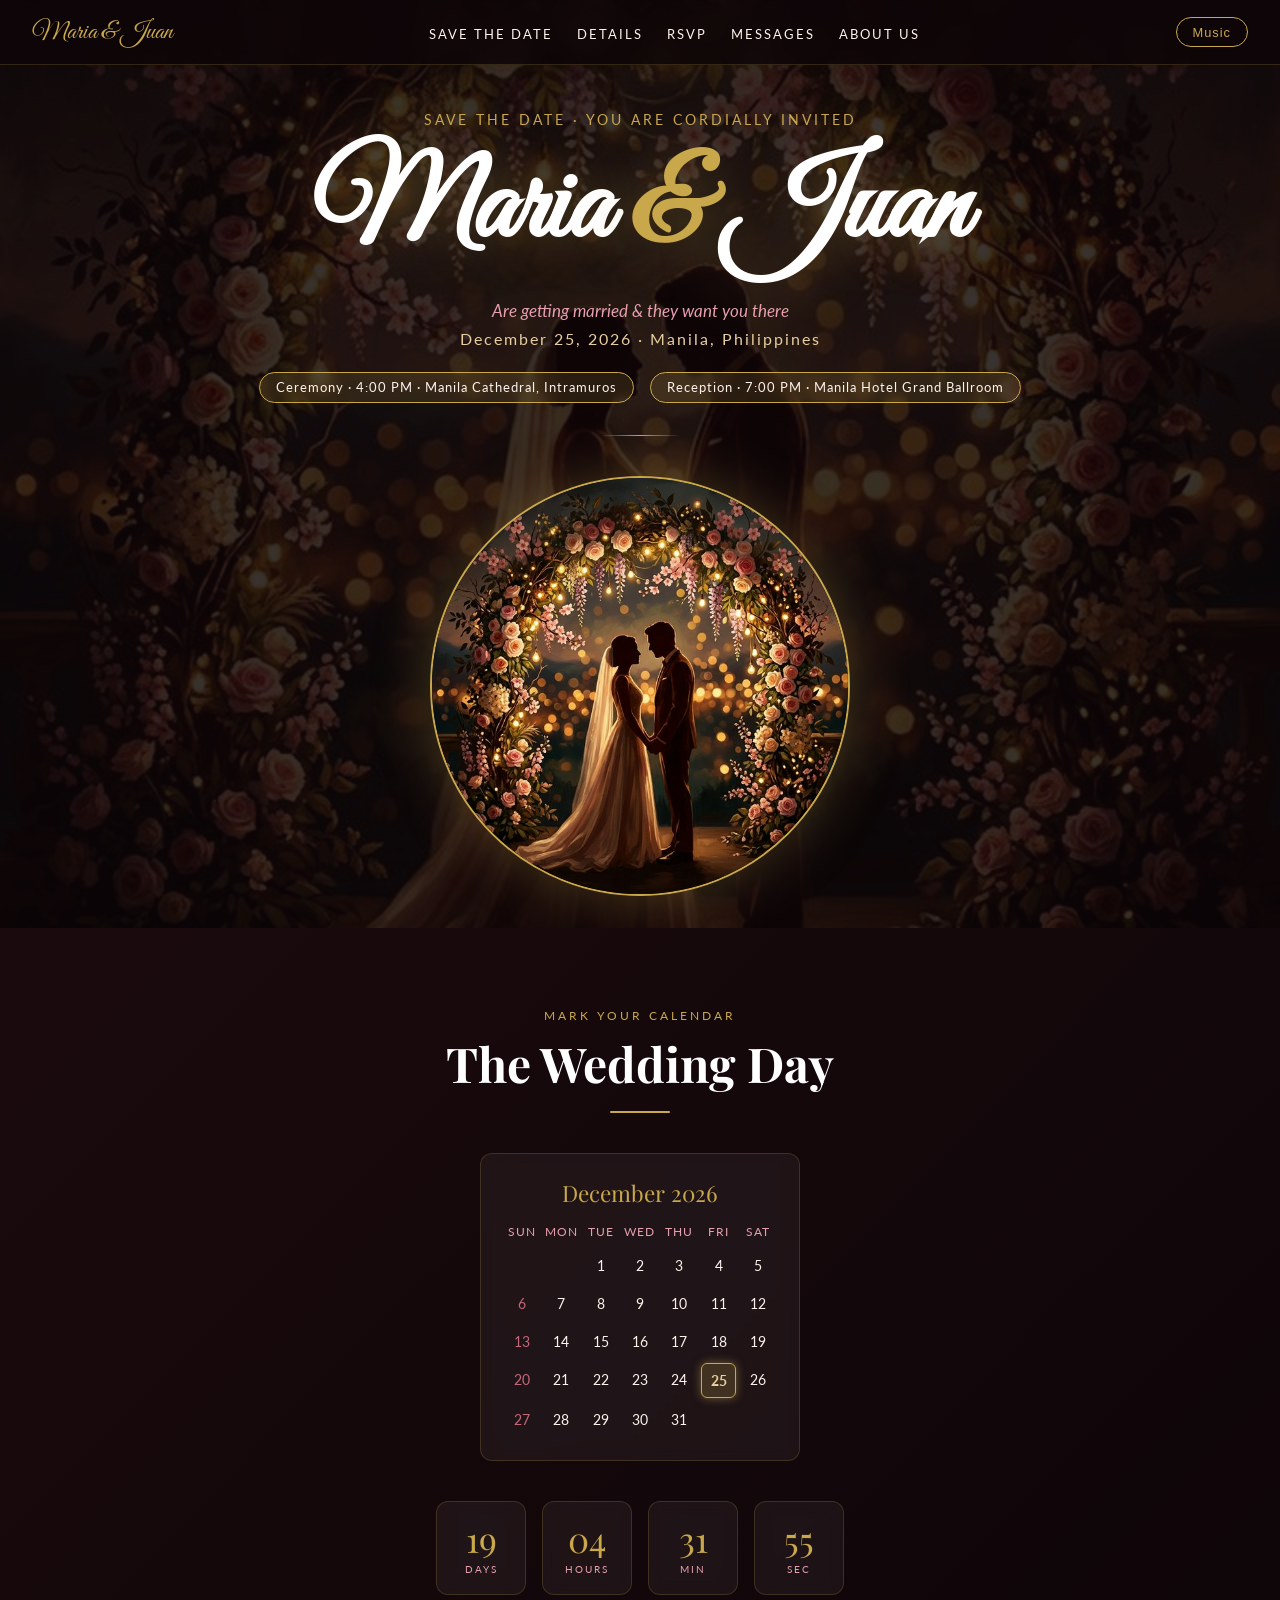
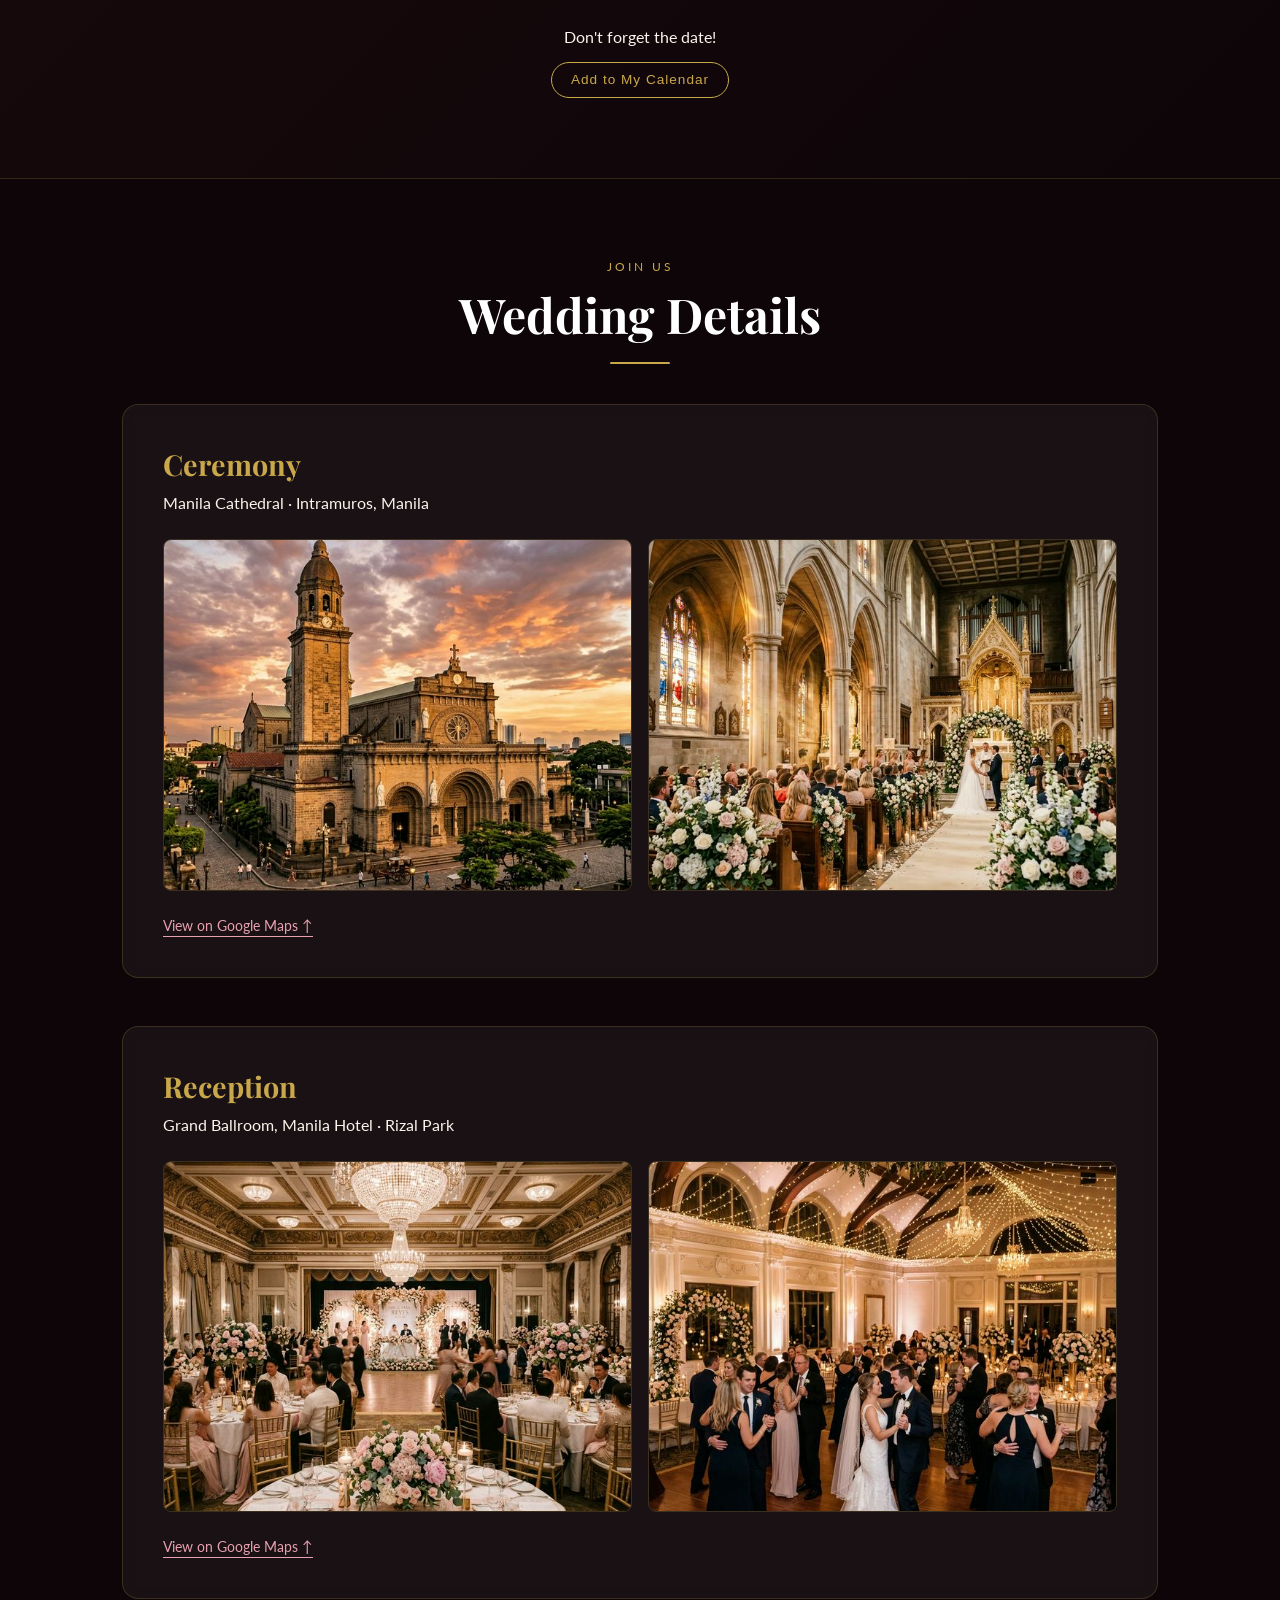
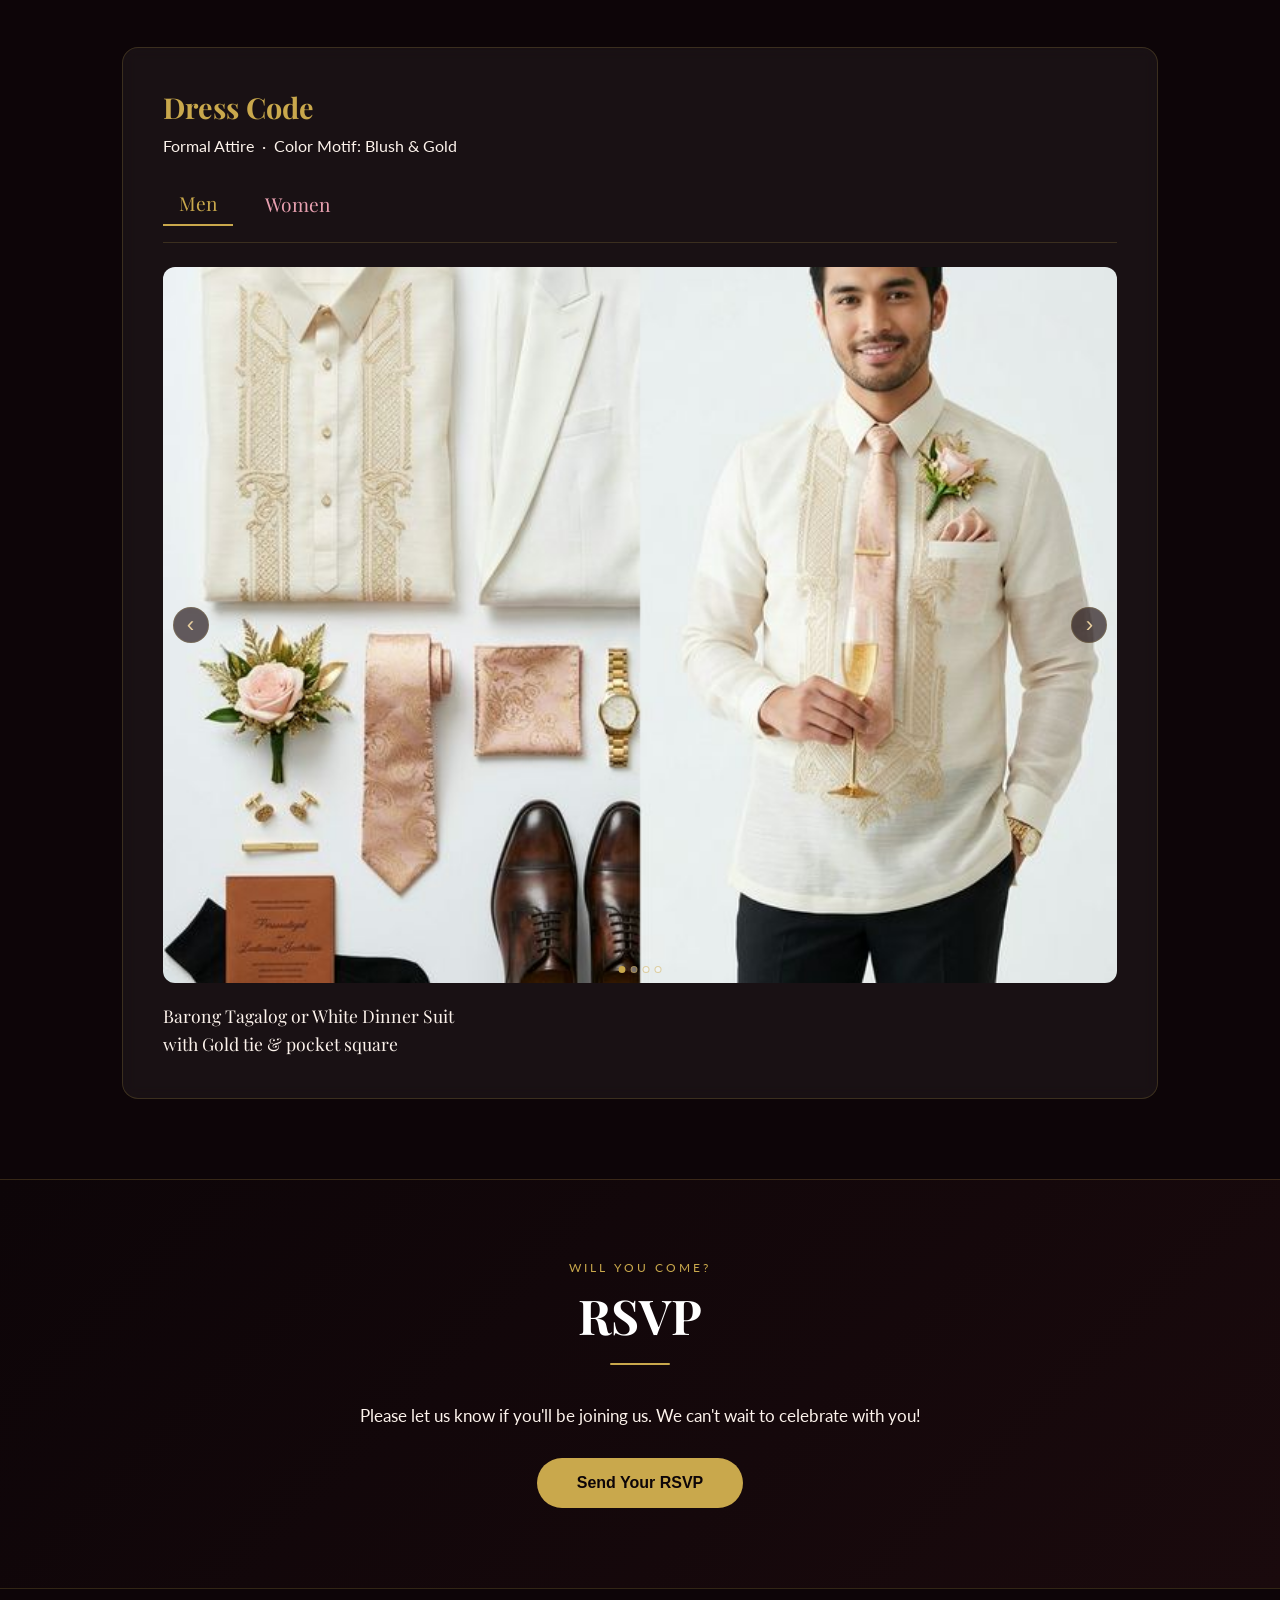
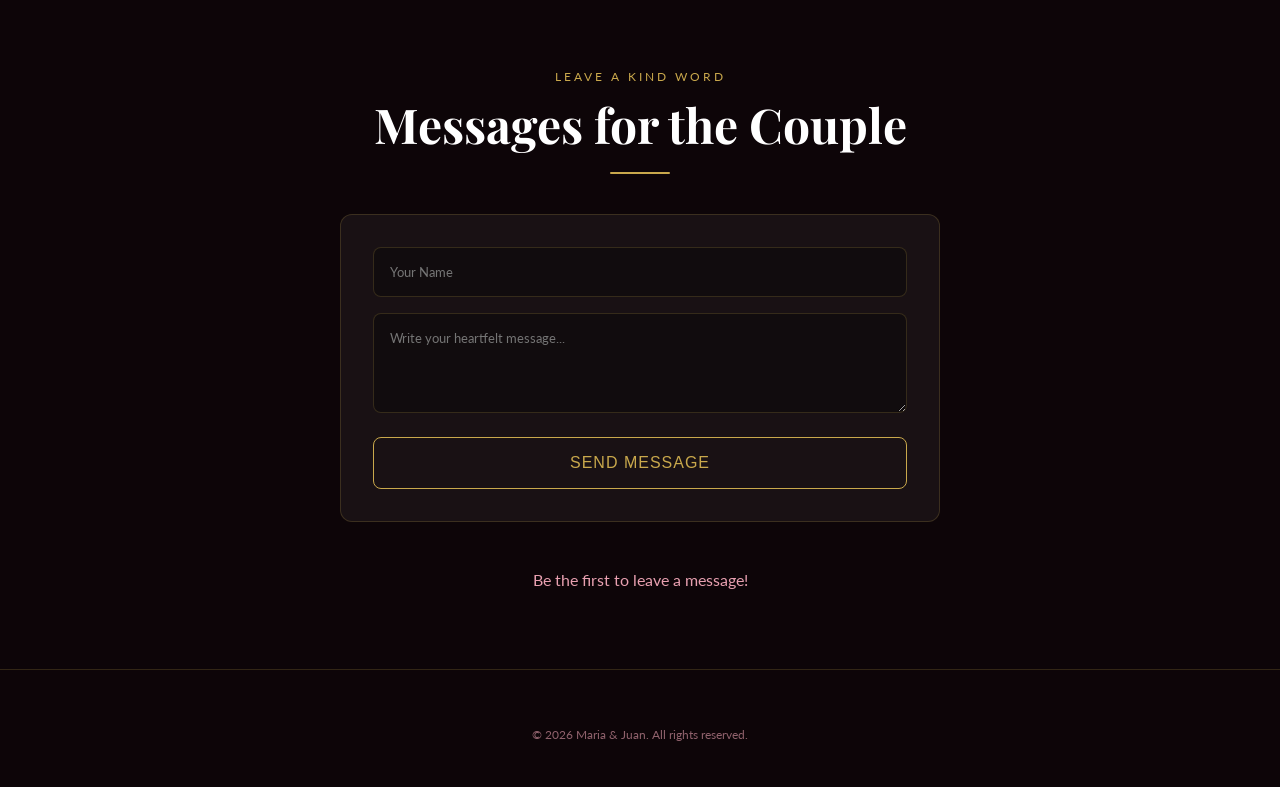
==== commit e432dd89: "Move About section to about.html and link from nav" ====
--- a/index.html
+++ b/index.html
@@ -28,7 +28,7 @@
       <li><a href="#details">Details</a></li>
       <li><a href="#rsvp">RSVP</a></li>
       <li><a href="#messages">Messages</a></li>
-      <li><a href="#about">About Us</a></li>
+      <li><a href="about.html">About Us</a></li>
     </ul>
     <div style="display:flex;gap:0.6rem;align-items:center;">
       <button id="music-btn" aria-label="Toggle music">Music</button>
@@ -36,9 +36,9 @@
     </div>
   </nav>
 
-  <!-- â•â•â•â•â•â•â•â•â•â•â•â•â•â•â•â•â•â•â•â•â•â•â•â•â•â•â•â•â•â•
+  <!-- Ã¢â€¢ÂÃ¢â€¢ÂÃ¢â€¢ÂÃ¢â€¢ÂÃ¢â€¢ÂÃ¢â€¢ÂÃ¢â€¢ÂÃ¢â€¢ÂÃ¢â€¢ÂÃ¢â€¢ÂÃ¢â€¢ÂÃ¢â€¢ÂÃ¢â€¢ÂÃ¢â€¢ÂÃ¢â€¢ÂÃ¢â€¢ÂÃ¢â€¢ÂÃ¢â€¢ÂÃ¢â€¢ÂÃ¢â€¢ÂÃ¢â€¢ÂÃ¢â€¢ÂÃ¢â€¢ÂÃ¢â€¢ÂÃ¢â€¢ÂÃ¢â€¢ÂÃ¢â€¢ÂÃ¢â€¢ÂÃ¢â€¢ÂÃ¢â€¢Â
        HERO SECTION
-  â•â•â•â•â•â•â•â•â•â•â•â•â•â•â•â•â•â•â•â•â•â•â•â•â•â•â•â•â•â• -->
+  Ã¢â€¢ÂÃ¢â€¢ÂÃ¢â€¢ÂÃ¢â€¢ÂÃ¢â€¢ÂÃ¢â€¢ÂÃ¢â€¢ÂÃ¢â€¢ÂÃ¢â€¢ÂÃ¢â€¢ÂÃ¢â€¢ÂÃ¢â€¢ÂÃ¢â€¢ÂÃ¢â€¢ÂÃ¢â€¢ÂÃ¢â€¢ÂÃ¢â€¢ÂÃ¢â€¢ÂÃ¢â€¢ÂÃ¢â€¢ÂÃ¢â€¢ÂÃ¢â€¢ÂÃ¢â€¢ÂÃ¢â€¢ÂÃ¢â€¢ÂÃ¢â€¢ÂÃ¢â€¢ÂÃ¢â€¢ÂÃ¢â€¢ÂÃ¢â€¢Â -->
   <section id="hero">
     <img class="hero-bg-img" src="source-images/couple.png" alt="Wedding couple illustration" />
     <div class="hero-content">
@@ -63,9 +63,9 @@
     </div>
   </section>
 
-  <!-- â•â•â•â•â•â•â•â•â•â•â•â•â•â•â•â•â•â•â•â•â•â•â•â•â•â•â•â•â•â•
-       SAVE THE DATE â€“ CALENDAR + COUNTDOWN
-  â•â•â•â•â•â•â•â•â•â•â•â•â•â•â•â•â•â•â•â•â•â•â•â•â•â•â•â•â•â• -->
+  <!-- Ã¢â€¢ÂÃ¢â€¢ÂÃ¢â€¢ÂÃ¢â€¢ÂÃ¢â€¢ÂÃ¢â€¢ÂÃ¢â€¢ÂÃ¢â€¢ÂÃ¢â€¢ÂÃ¢â€¢ÂÃ¢â€¢ÂÃ¢â€¢ÂÃ¢â€¢ÂÃ¢â€¢ÂÃ¢â€¢ÂÃ¢â€¢ÂÃ¢â€¢ÂÃ¢â€¢ÂÃ¢â€¢ÂÃ¢â€¢ÂÃ¢â€¢ÂÃ¢â€¢ÂÃ¢â€¢ÂÃ¢â€¢ÂÃ¢â€¢ÂÃ¢â€¢ÂÃ¢â€¢ÂÃ¢â€¢ÂÃ¢â€¢ÂÃ¢â€¢Â
+       SAVE THE DATE Ã¢â‚¬â€œ CALENDAR + COUNTDOWN
+  Ã¢â€¢ÂÃ¢â€¢ÂÃ¢â€¢ÂÃ¢â€¢ÂÃ¢â€¢ÂÃ¢â€¢ÂÃ¢â€¢ÂÃ¢â€¢ÂÃ¢â€¢ÂÃ¢â€¢ÂÃ¢â€¢ÂÃ¢â€¢ÂÃ¢â€¢ÂÃ¢â€¢ÂÃ¢â€¢ÂÃ¢â€¢ÂÃ¢â€¢ÂÃ¢â€¢ÂÃ¢â€¢ÂÃ¢â€¢ÂÃ¢â€¢ÂÃ¢â€¢ÂÃ¢â€¢ÂÃ¢â€¢ÂÃ¢â€¢ÂÃ¢â€¢ÂÃ¢â€¢ÂÃ¢â€¢ÂÃ¢â€¢ÂÃ¢â€¢Â -->
   <section id="save-the-date">
     <div class="section-inner">
       <p class="section-label reveal">Mark your calendar</p>
@@ -119,9 +119,9 @@
     </div>
   </section>
 
-  <!-- â•â•â•â•â•â•â•â•â•â•â•â•â•â•â•â•â•â•â•â•â•â•â•â•â•â•â•â•â•â•
+  <!-- Ã¢â€¢ÂÃ¢â€¢ÂÃ¢â€¢ÂÃ¢â€¢ÂÃ¢â€¢ÂÃ¢â€¢ÂÃ¢â€¢ÂÃ¢â€¢ÂÃ¢â€¢ÂÃ¢â€¢ÂÃ¢â€¢ÂÃ¢â€¢ÂÃ¢â€¢ÂÃ¢â€¢ÂÃ¢â€¢ÂÃ¢â€¢ÂÃ¢â€¢ÂÃ¢â€¢ÂÃ¢â€¢ÂÃ¢â€¢ÂÃ¢â€¢ÂÃ¢â€¢ÂÃ¢â€¢ÂÃ¢â€¢ÂÃ¢â€¢ÂÃ¢â€¢ÂÃ¢â€¢ÂÃ¢â€¢ÂÃ¢â€¢ÂÃ¢â€¢Â
        EVENT DETAILS
-  â•â•â•â•â•â•â•â•â•â•â•â•â•â•â•â•â•â•â•â•â•â•â•â•â•â•â•â•â•â• -->
+  Ã¢â€¢ÂÃ¢â€¢ÂÃ¢â€¢ÂÃ¢â€¢ÂÃ¢â€¢ÂÃ¢â€¢ÂÃ¢â€¢ÂÃ¢â€¢ÂÃ¢â€¢ÂÃ¢â€¢ÂÃ¢â€¢ÂÃ¢â€¢ÂÃ¢â€¢ÂÃ¢â€¢ÂÃ¢â€¢ÂÃ¢â€¢ÂÃ¢â€¢ÂÃ¢â€¢ÂÃ¢â€¢ÂÃ¢â€¢ÂÃ¢â€¢ÂÃ¢â€¢ÂÃ¢â€¢ÂÃ¢â€¢ÂÃ¢â€¢ÂÃ¢â€¢ÂÃ¢â€¢ÂÃ¢â€¢ÂÃ¢â€¢ÂÃ¢â€¢Â -->
   <section id="details">
     <div class="section-inner">
       <p class="section-label reveal">Join Us</p>
@@ -143,7 +143,7 @@
               <img src="source-images/church1.png" alt="Manila Cathedral exterior" />
               <div class="thumb-overlay">View</div>
             </div>
-            <div class="gallery-thumb" data-img="source-images/church2.png" data-caption="Ceremony Hall â€“ Interior">
+            <div class="gallery-thumb" data-img="source-images/church2.png" data-caption="Ceremony Hall Ã¢â‚¬â€œ Interior">
               <img src="source-images/church2.png" alt="Church interior" />
               <div class="thumb-overlay">View</div>
             </div>
@@ -220,9 +220,9 @@
     </div>
   </section>
 
-  <!-- â•â•â•â•â•â•â•â•â•â•â•â•â•â•â•â•â•â•â•â•â•â•â•â•â•â•â•â•â•â•
+  <!-- Ã¢â€¢ÂÃ¢â€¢ÂÃ¢â€¢ÂÃ¢â€¢ÂÃ¢â€¢ÂÃ¢â€¢ÂÃ¢â€¢ÂÃ¢â€¢ÂÃ¢â€¢ÂÃ¢â€¢ÂÃ¢â€¢ÂÃ¢â€¢ÂÃ¢â€¢ÂÃ¢â€¢ÂÃ¢â€¢ÂÃ¢â€¢ÂÃ¢â€¢ÂÃ¢â€¢ÂÃ¢â€¢ÂÃ¢â€¢ÂÃ¢â€¢ÂÃ¢â€¢ÂÃ¢â€¢ÂÃ¢â€¢ÂÃ¢â€¢ÂÃ¢â€¢ÂÃ¢â€¢ÂÃ¢â€¢ÂÃ¢â€¢ÂÃ¢â€¢Â
        RSVP SECTION
-  â•â•â•â•â•â•â•â•â•â•â•â•â•â•â•â•â•â•â•â•â•â•â•â•â•â•â•â•â•â• -->
+  Ã¢â€¢ÂÃ¢â€¢ÂÃ¢â€¢ÂÃ¢â€¢ÂÃ¢â€¢ÂÃ¢â€¢ÂÃ¢â€¢ÂÃ¢â€¢ÂÃ¢â€¢ÂÃ¢â€¢ÂÃ¢â€¢ÂÃ¢â€¢ÂÃ¢â€¢ÂÃ¢â€¢ÂÃ¢â€¢ÂÃ¢â€¢ÂÃ¢â€¢ÂÃ¢â€¢ÂÃ¢â€¢ÂÃ¢â€¢ÂÃ¢â€¢ÂÃ¢â€¢ÂÃ¢â€¢ÂÃ¢â€¢ÂÃ¢â€¢ÂÃ¢â€¢ÂÃ¢â€¢ÂÃ¢â€¢ÂÃ¢â€¢ÂÃ¢â€¢Â -->
   <section id="rsvp">
     <div class="section-inner">
       <p class="section-label reveal">Will you come?</p>
@@ -235,9 +235,9 @@
     </div>
   </section>
 
-  <!-- â•â•â•â•â•â•â•â•â•â•â•â•â•â•â•â•â•â•â•â•â•â•â•â•â•â•â•â•â•â•
+  <!-- Ã¢â€¢ÂÃ¢â€¢ÂÃ¢â€¢ÂÃ¢â€¢ÂÃ¢â€¢ÂÃ¢â€¢ÂÃ¢â€¢ÂÃ¢â€¢ÂÃ¢â€¢ÂÃ¢â€¢ÂÃ¢â€¢ÂÃ¢â€¢ÂÃ¢â€¢ÂÃ¢â€¢ÂÃ¢â€¢ÂÃ¢â€¢ÂÃ¢â€¢ÂÃ¢â€¢ÂÃ¢â€¢ÂÃ¢â€¢ÂÃ¢â€¢ÂÃ¢â€¢ÂÃ¢â€¢ÂÃ¢â€¢ÂÃ¢â€¢ÂÃ¢â€¢ÂÃ¢â€¢ÂÃ¢â€¢ÂÃ¢â€¢ÂÃ¢â€¢Â
        GUEST MESSAGES SECTION
-  â•â•â•â•â•â•â•â•â•â•â•â•â•â•â•â•â•â•â•â•â•â•â•â•â•â•â•â•â•â• -->
+  Ã¢â€¢ÂÃ¢â€¢ÂÃ¢â€¢ÂÃ¢â€¢ÂÃ¢â€¢ÂÃ¢â€¢ÂÃ¢â€¢ÂÃ¢â€¢ÂÃ¢â€¢ÂÃ¢â€¢ÂÃ¢â€¢ÂÃ¢â€¢ÂÃ¢â€¢ÂÃ¢â€¢ÂÃ¢â€¢ÂÃ¢â€¢ÂÃ¢â€¢ÂÃ¢â€¢ÂÃ¢â€¢ÂÃ¢â€¢ÂÃ¢â€¢ÂÃ¢â€¢ÂÃ¢â€¢ÂÃ¢â€¢ÂÃ¢â€¢ÂÃ¢â€¢ÂÃ¢â€¢ÂÃ¢â€¢ÂÃ¢â€¢ÂÃ¢â€¢Â -->
   <section id="messages">
     <div class="section-inner">
       <p class="section-label reveal">Leave a kind word</p>
@@ -261,66 +261,11 @@
     </div>
   </section>
 
-  <!-- â•â•â•â•â•â•â•â•â•â•â•â•â•â•â•â•â•â•â•â•â•â•â•â•â•â•â•â•â•â•
-       ABOUT US SECTION
-  â•â•â•â•â•â•â•â•â•â•â•â•â•â•â•â•â•â•â•â•â•â•â•â•â•â•â•â•â•â• -->
-  <section id="about">
-    <div class="section-inner">
-      <p class="section-label reveal">Meet the Team</p>
-      <h2 class="section-title reveal">About Us</h2>
-      <span class="gold-line reveal"></span>
-
-      <p class="about-intro reveal">
-        This wedding invitation was lovingly crafted as a group project for
-        <strong>Emerging Technologies 1 (CPE 408A-CPE22S2)</strong>.
-      </p>
-
-      <div class="members-grid">
-
-        <!-- Member 1: Cabanog -->
-        <div class="member-card reveal">
-          <div class="member-avatar member-avatar-text">RL</div>
-          <p class="member-name">CABANOG, Rey Lorenz</p>
-          <p class="member-role">Lead Developer</p>
-          <a id="portfolio-cabanog" class="portfolio-btn" href="https://my-personal-portfolio-cli-inspired.vercel.app/" target="_blank"
-            rel="noopener">
-            View Portfolio &#8599;
-          </a>
-        </div>
-
-        <!-- Member 2: Talain -->
-        <div class="member-card reveal">
-          <div class="member-avatar member-avatar-text">RI</div>
-          <p class="member-name">TALAIN, Renzo Isaiah</p>
-          <p class="member-role">UI Design &amp; Assistant Lead</p>
-          <a id="portfolio-talain" class="portfolio-btn" href="https://renzocpe.github.io/Portfolio/" target="_blank" rel="noopener">
-            View Portfolio &#8599;
-          </a>
-        </div>
-
-        <!-- Member 3: Solvera -->
-        <div class="member-card reveal">
-          <div class="member-avatar member-avatar-text">JD</div>
-          <p class="member-name">SOLVERA, Josh Daniel</p>
-          <p class="member-role">Content Idea &amp; UI Designer</p>
-          <a id="portfolio-solvera" class="portfolio-btn" href="https://mjdsolvera.github.io/Solvera_portfolio-/" target="_blank" rel="noopener">
-            View Portfolio &#8599;
-          </a>
-        </div>
-
-      </div><!-- /.members-grid -->
-
-      <!-- Course Badge -->
-      <div class="course-badge reveal">
-        <p style="margin-top:0.5rem; color: var(--blush);">Bachelor of Science in Computer Engineering</p>
-      </div>
-
-    </div>
-  </section>
-
-  <!-- â•â•â•â•â•â•â•â•â•â•â•â•â•â•â•â•â•â•â•â•â•â•â•â•â•â•â•â•â•â•
+  </section>
+
+  <!-- Ã¢â€¢ÂÃ¢â€¢ÂÃ¢â€¢ÂÃ¢â€¢ÂÃ¢â€¢ÂÃ¢â€¢ÂÃ¢â€¢ÂÃ¢â€¢ÂÃ¢â€¢ÂÃ¢â€¢ÂÃ¢â€¢ÂÃ¢â€¢ÂÃ¢â€¢ÂÃ¢â€¢ÂÃ¢â€¢ÂÃ¢â€¢ÂÃ¢â€¢ÂÃ¢â€¢ÂÃ¢â€¢ÂÃ¢â€¢ÂÃ¢â€¢ÂÃ¢â€¢ÂÃ¢â€¢ÂÃ¢â€¢ÂÃ¢â€¢ÂÃ¢â€¢ÂÃ¢â€¢ÂÃ¢â€¢ÂÃ¢â€¢ÂÃ¢â€¢Â
        FOOTER
-  â•â•â•â•â•â•â•â•â•â•â•â•â•â•â•â•â•â•â•â•â•â•â•â•â•â•â•â•â•â• -->
+  Ã¢â€¢ÂÃ¢â€¢ÂÃ¢â€¢ÂÃ¢â€¢ÂÃ¢â€¢ÂÃ¢â€¢ÂÃ¢â€¢ÂÃ¢â€¢ÂÃ¢â€¢ÂÃ¢â€¢ÂÃ¢â€¢ÂÃ¢â€¢ÂÃ¢â€¢ÂÃ¢â€¢ÂÃ¢â€¢ÂÃ¢â€¢ÂÃ¢â€¢ÂÃ¢â€¢ÂÃ¢â€¢ÂÃ¢â€¢ÂÃ¢â€¢ÂÃ¢â€¢ÂÃ¢â€¢ÂÃ¢â€¢ÂÃ¢â€¢ÂÃ¢â€¢ÂÃ¢â€¢ÂÃ¢â€¢ÂÃ¢â€¢ÂÃ¢â€¢Â -->
   <footer>
     <p style="margin-top:0.8rem; font-size:0.75rem; opacity:0.6;">
       &copy; 2026 Maria &amp; Juan. All rights reserved.
@@ -384,4 +329,4 @@
   <script src="script.js"></script>
 </body>
 
-</html>+</html>
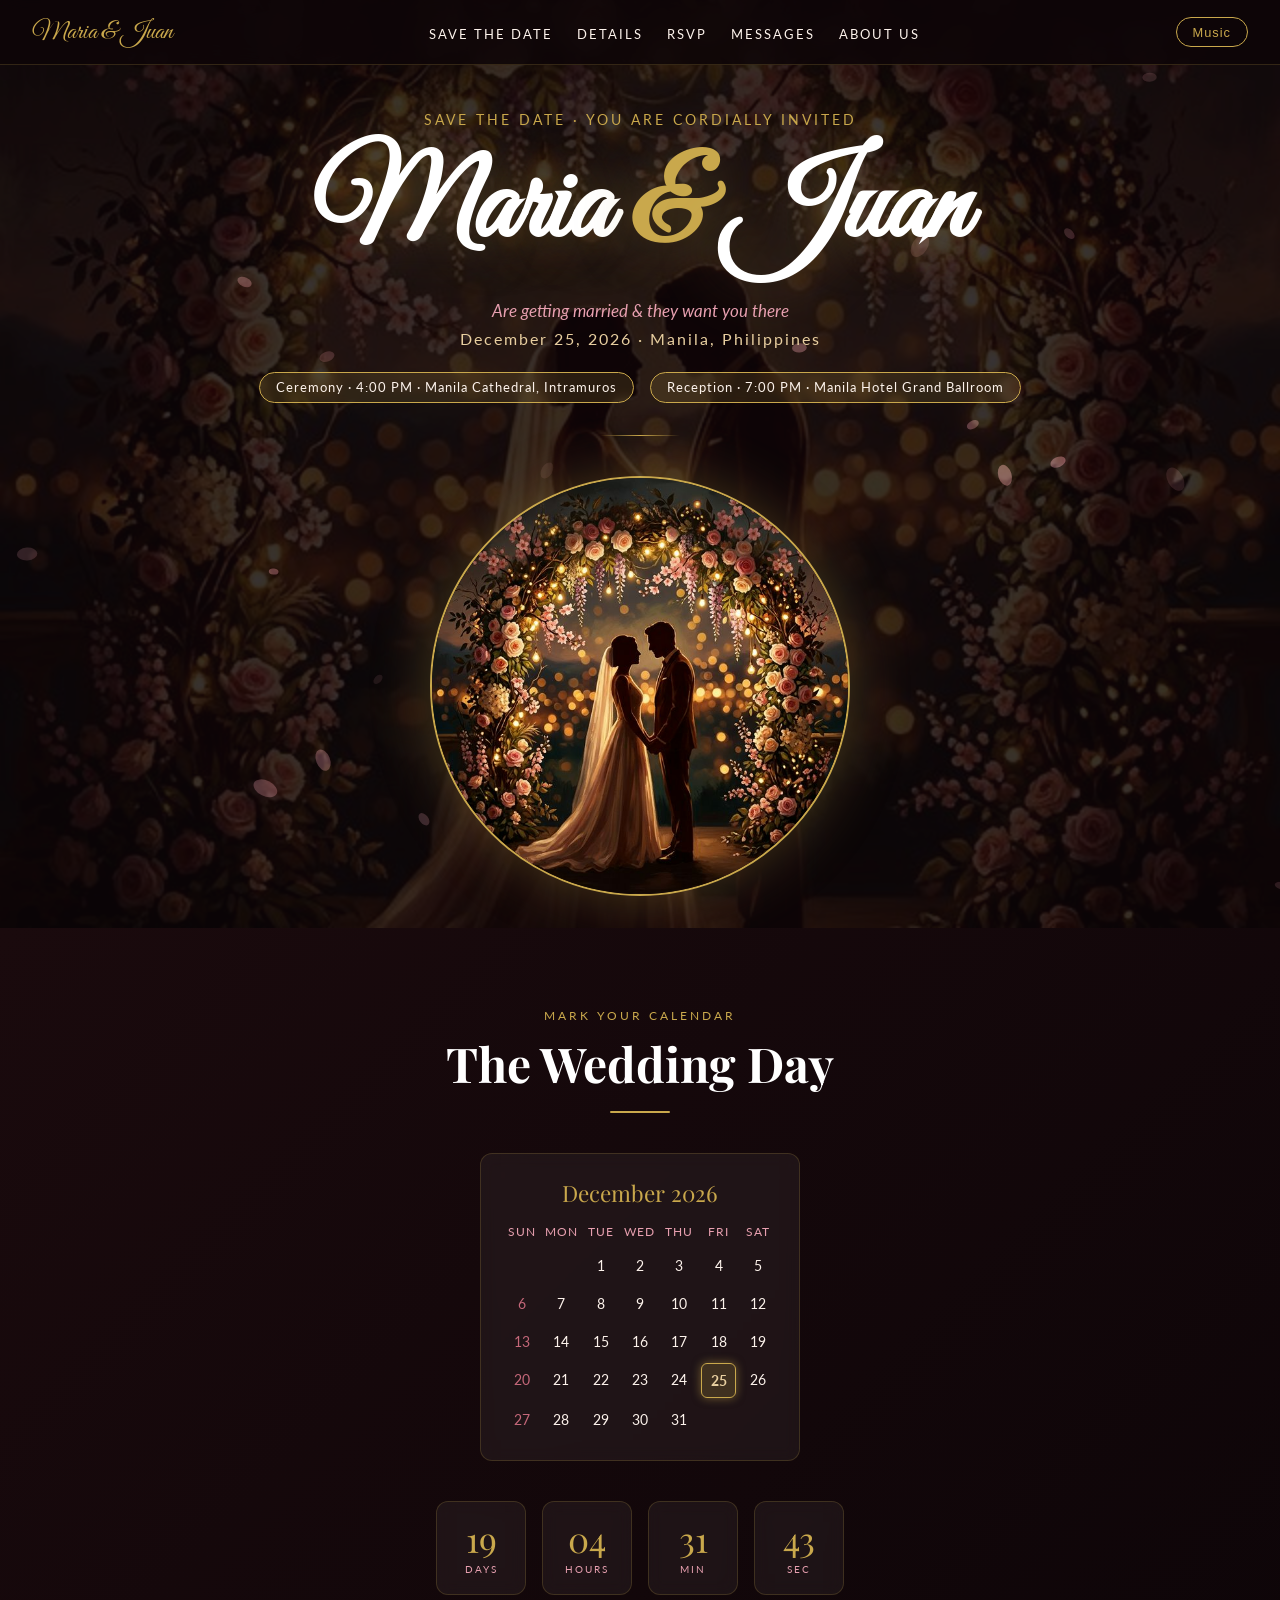
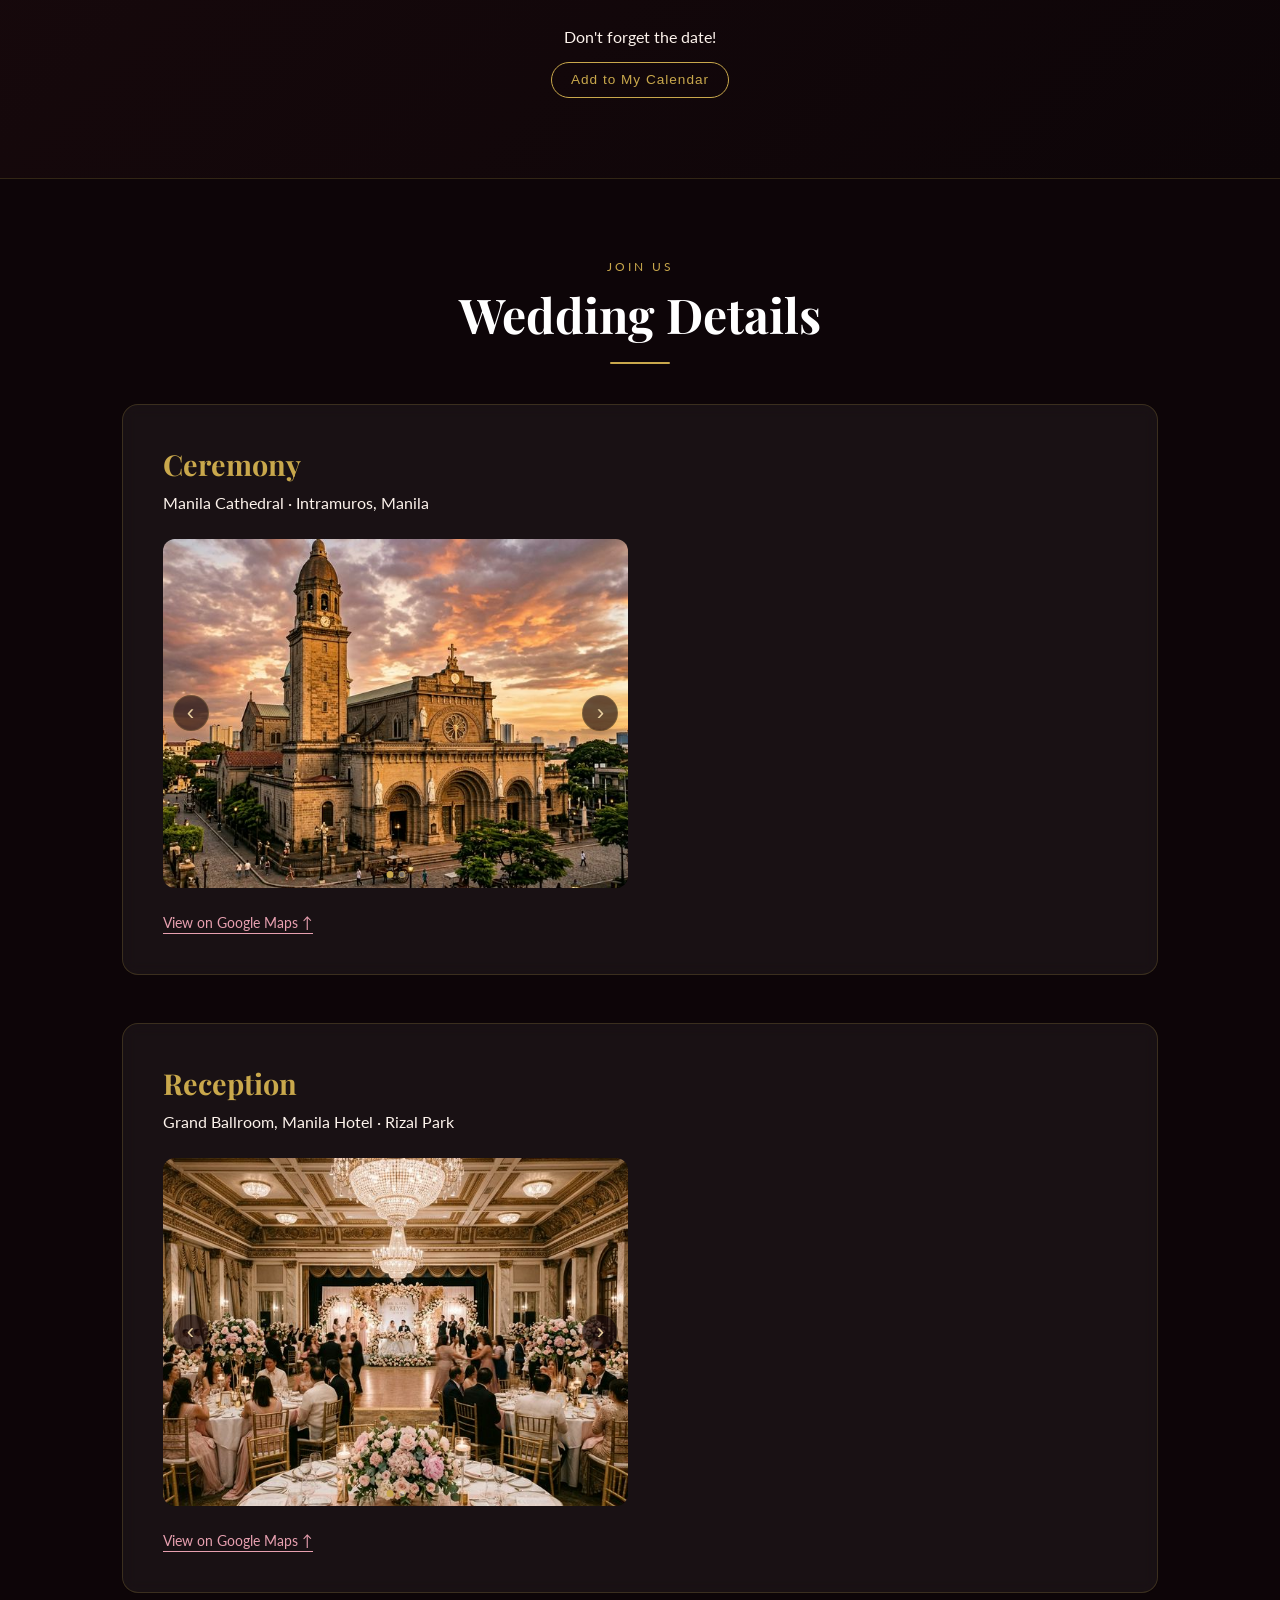
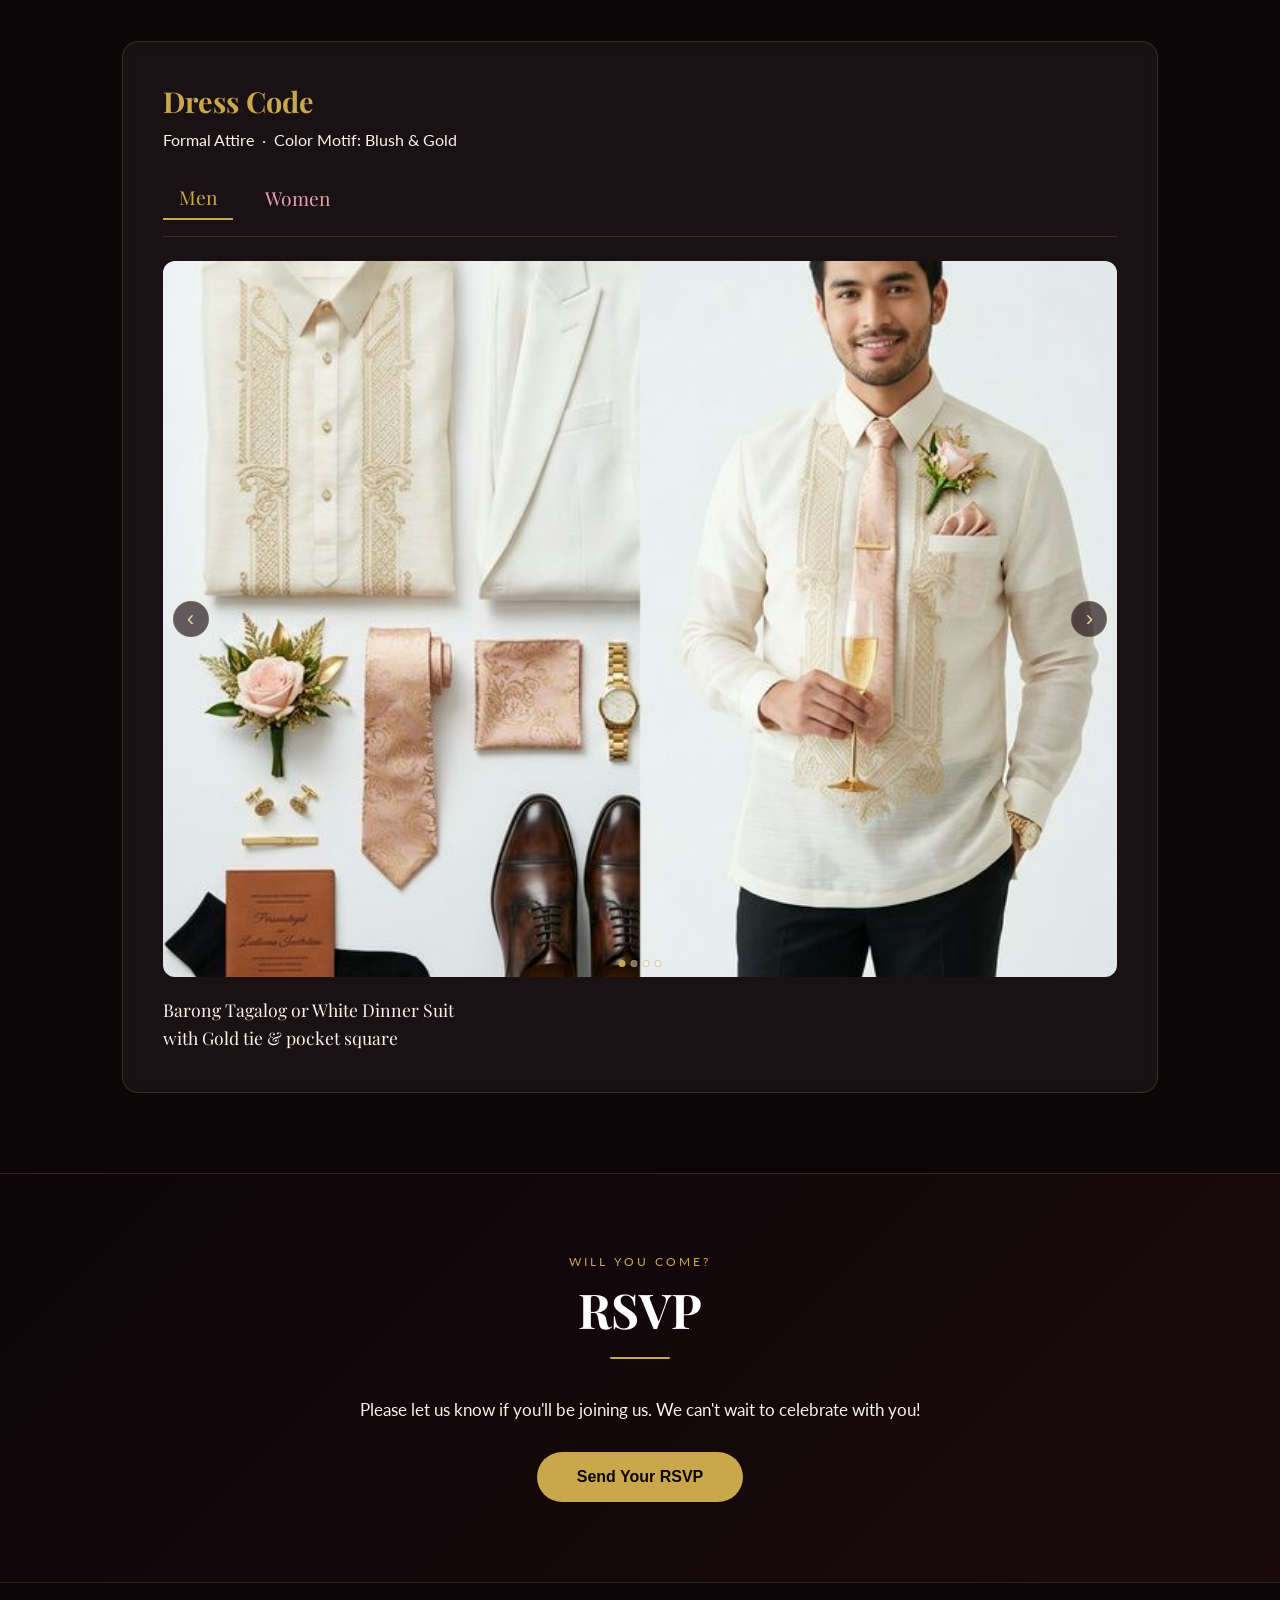
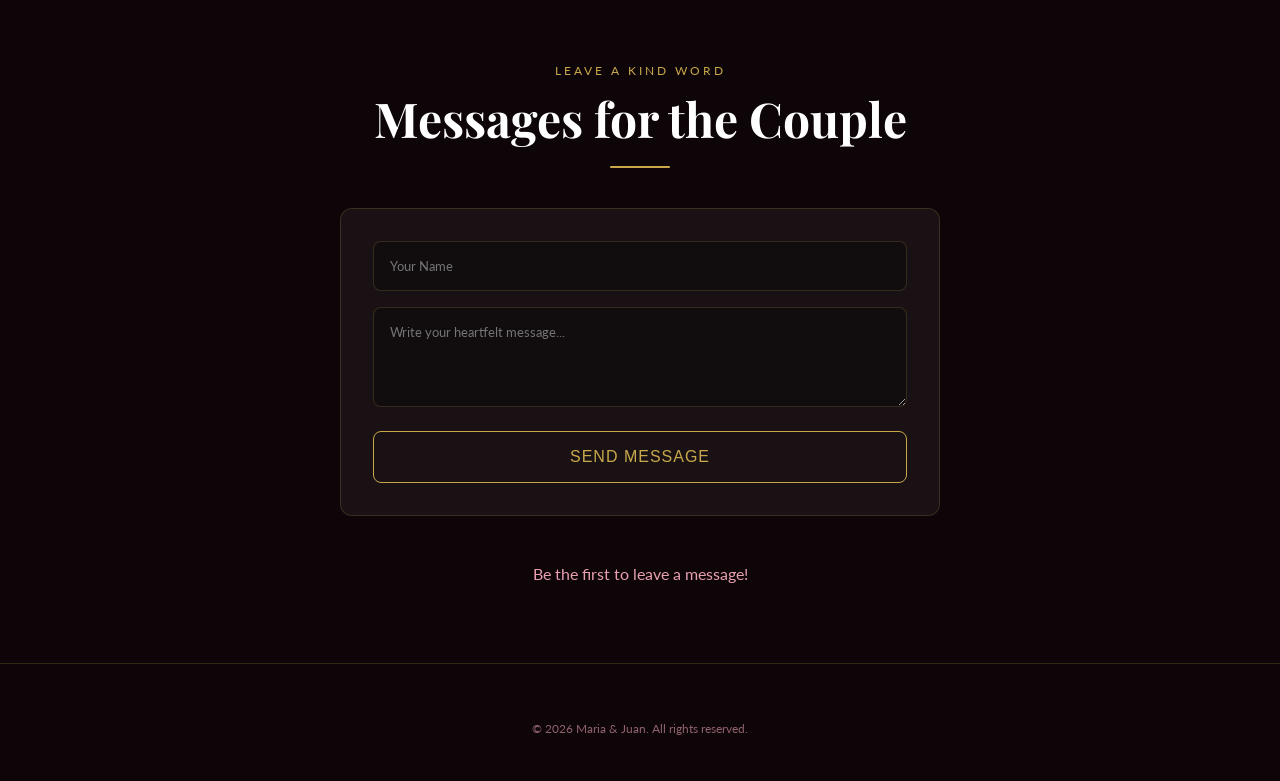
==== commit 37146dee: "Update Ceremony and Reception images to slideshows with embedded map" ====
--- a/index.html
+++ b/index.html
@@ -137,15 +137,16 @@
               <p>Manila Cathedral &middot; Intramuros, Manila</p>
             </div>
           </div>
-          <div class="venue-gallery">
-            <div class="gallery-thumb" data-img="source-images/church1.png"
-              data-caption="Manila Cathedral &ndash; Exterior">
-              <img src="source-images/church1.png" alt="Manila Cathedral exterior" />
-              <div class="thumb-overlay">View</div>
-            </div>
-            <div class="gallery-thumb" data-img="source-images/church2.png" data-caption="Ceremony Hall Ã¢â‚¬â€œ Interior">
-              <img src="source-images/church2.png" alt="Church interior" />
-              <div class="thumb-overlay">View</div>
+          <div class="venue-split-layout">
+            <div class="attire-slideshow" id="slideshow-ceremony">
+              <div class="slide active"><img src="source-images/church1.png" alt="Manila Cathedral exterior" /></div>
+              <div class="slide"><img src="source-images/church2.png" alt="Church interior" /></div>
+              <button class="slide-prev" aria-label="Previous">&#8249;</button>
+              <button class="slide-next" aria-label="Next">&#8250;</button>
+              <div class="slide-dots" id="dots-ceremony"></div>
+            </div>
+            <div class="venue-map">
+              <iframe src="https://www.google.com/maps/embed?pb=!1m18!1m12!1m3!1d3861.128686192627!2d120.97081717510603!3d14.591742185893597!2m3!1f0!2f0!3f0!3m2!1i1024!2i768!4f13.1!3m3!1m2!1s0x3397ca17d22e6779%3A0x6a3a0ef7daa839d!2sMinor%20Basilica%20and%20Metropolitan%20Cathedral%20of%20the%20Immaculate%20Conception%20-%20The%20Manila%20Cathedral!5e0!3m2!1sen!2sph!4v1774515669495!5m2!1sen!2sph" width="100%" height="100%" style="border:0; border-radius:12px; min-height: 250px;" allowfullscreen="" loading="lazy" referrerpolicy="no-referrer-when-downgrade"></iframe>
             </div>
           </div>
           <a class="venue-map-link" href="https://maps.google.com/?q=Manila+Cathedral" target="_blank"
@@ -159,15 +160,16 @@
               <p>Grand Ballroom, Manila Hotel &middot; Rizal Park</p>
             </div>
           </div>
-          <div class="venue-gallery">
-            <div class="gallery-thumb" data-img="source-images/ballroom1.png"
-              data-caption="Manila Hotel Grand Ballroom">
-              <img src="source-images/ballroom1.png" alt="Grand Ballroom" />
-              <div class="thumb-overlay">View</div>
-            </div>
-            <div class="gallery-thumb" data-img="source-images/ballroom2.png" data-caption="Reception Dance Floor">
-              <img src="source-images/ballroom2.png" alt="Reception dance floor" />
-              <div class="thumb-overlay">View</div>
+          <div class="venue-split-layout">
+            <div class="attire-slideshow" id="slideshow-reception">
+              <div class="slide active"><img src="source-images/ballroom1.png" alt="Grand Ballroom" /></div>
+              <div class="slide"><img src="source-images/ballroom2.png" alt="Reception dance floor" /></div>
+              <button class="slide-prev" aria-label="Previous">&#8249;</button>
+              <button class="slide-next" aria-label="Next">&#8250;</button>
+              <div class="slide-dots" id="dots-reception"></div>
+            </div>
+            <div class="venue-map">
+              <iframe src="https://www.google.com/maps/embed?pb=!1m18!1m12!1m3!1d3861.2772230980213!2d120.97136457510584!3d14.583272885900978!2m3!1f0!2f0!3f0!3m2!1i1024!2i768!4f13.1!3m3!1m2!1s0x3397ca1cd1819401%3A0x1fcf5e00dfe8decc!2sThe%20Manila%20Hotel!5e0!3m2!1sen!2sph!4v1774515710661!5m2!1sen!2sph" width="100%" height="100%" style="border:0; border-radius:12px; min-height: 250px;" allowfullscreen="" loading="lazy" referrerpolicy="no-referrer-when-downgrade"></iframe>
             </div>
           </div>
           <a class="venue-map-link" href="https://maps.google.com/?q=The+Manila+Hotel" target="_blank"
--- a/style.css
+++ b/style.css
@@ -1,4 +1,4 @@
-﻿/* ── FONTS ─────────────────────────────────────────────── */
+/* ── FONTS ─────────────────────────────────────────────── */
 @import url('https://fonts.googleapis.com/css2?family=Great+Vibes&family=Playfair+Display:ital,wght@0,400;0,700;1,400&family=Lato:wght@300;400;700&display=swap');
 
 /* ── CSS VARIABLES ─────────────────────────────────────── */
@@ -92,6 +92,10 @@
 .gallery-thumb:hover .thumb-overlay { opacity: 1; }
 .venue-map-link { display: inline-block; color: var(--blush); font-size: 0.85rem; text-decoration: none; border-bottom: 1px solid var(--blush); padding-bottom: 2px; transition: color 0.3s, border-color 0.3s; }
 .venue-map-link:hover { color: var(--gold); border-color: var(--gold); }
+
+.venue-split-layout { display: grid; grid-template-columns: 1fr 1fr; gap: 1.5rem; margin-bottom: 1.5rem; align-items: stretch; }
+.venue-map { width: 100%; height: 100%; }
+.venue-map iframe { width: 100%; height: 100%; border: 0; border-radius: 12px; min-height: 250px; }
 
 /* ── DRESS CODE SLIDESHOW ───────────────────────── */
 .attire-tabs { display: flex; gap: 1rem; margin-bottom: 1.5rem; border-bottom: 1px solid var(--glass-border); padding-bottom: 1rem; }
@@ -191,6 +195,7 @@
   
   .details-grid-new { grid-template-columns: 1fr; }
   .venue-gallery { grid-template-columns: 1fr; }
+  .venue-split-layout { grid-template-columns: 1fr; }
   .venue-header { flex-direction: column; text-align: center; align-items: center; }
   .attire-tabs { justify-content: center; }
   
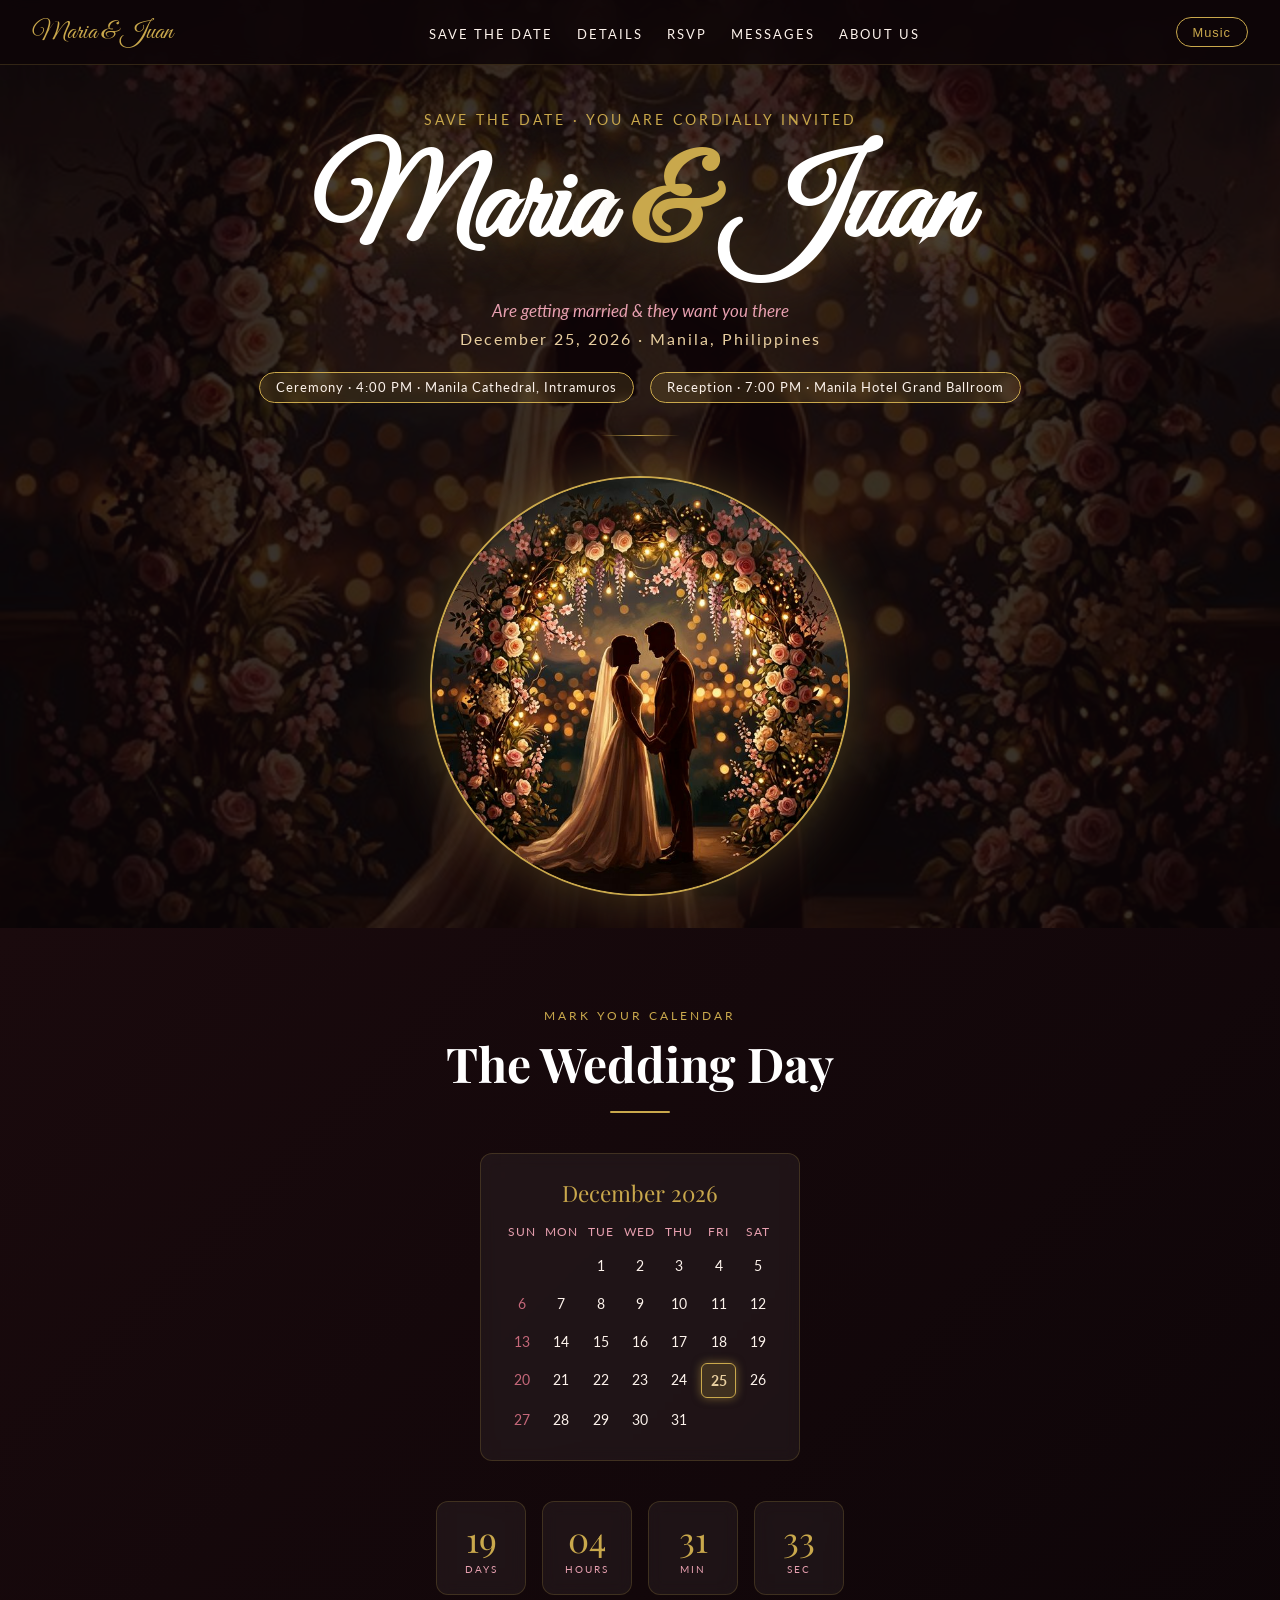
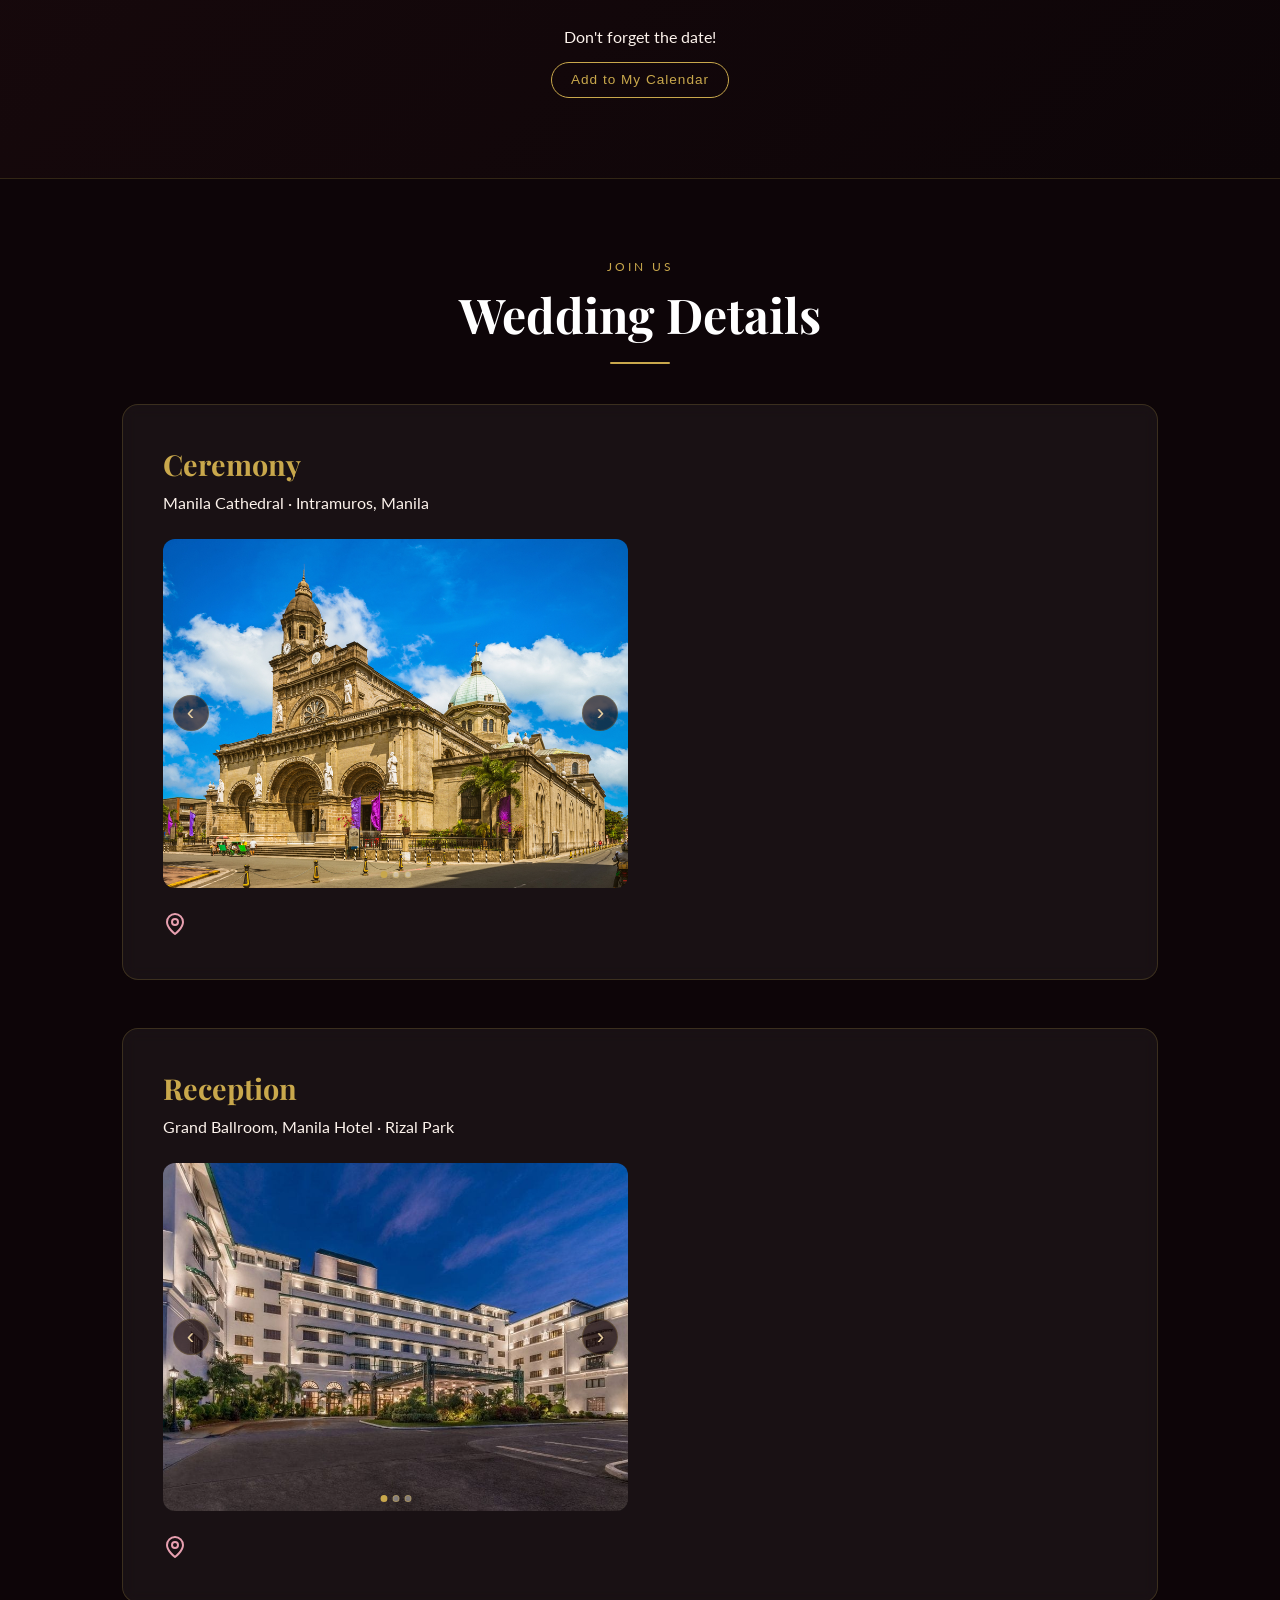
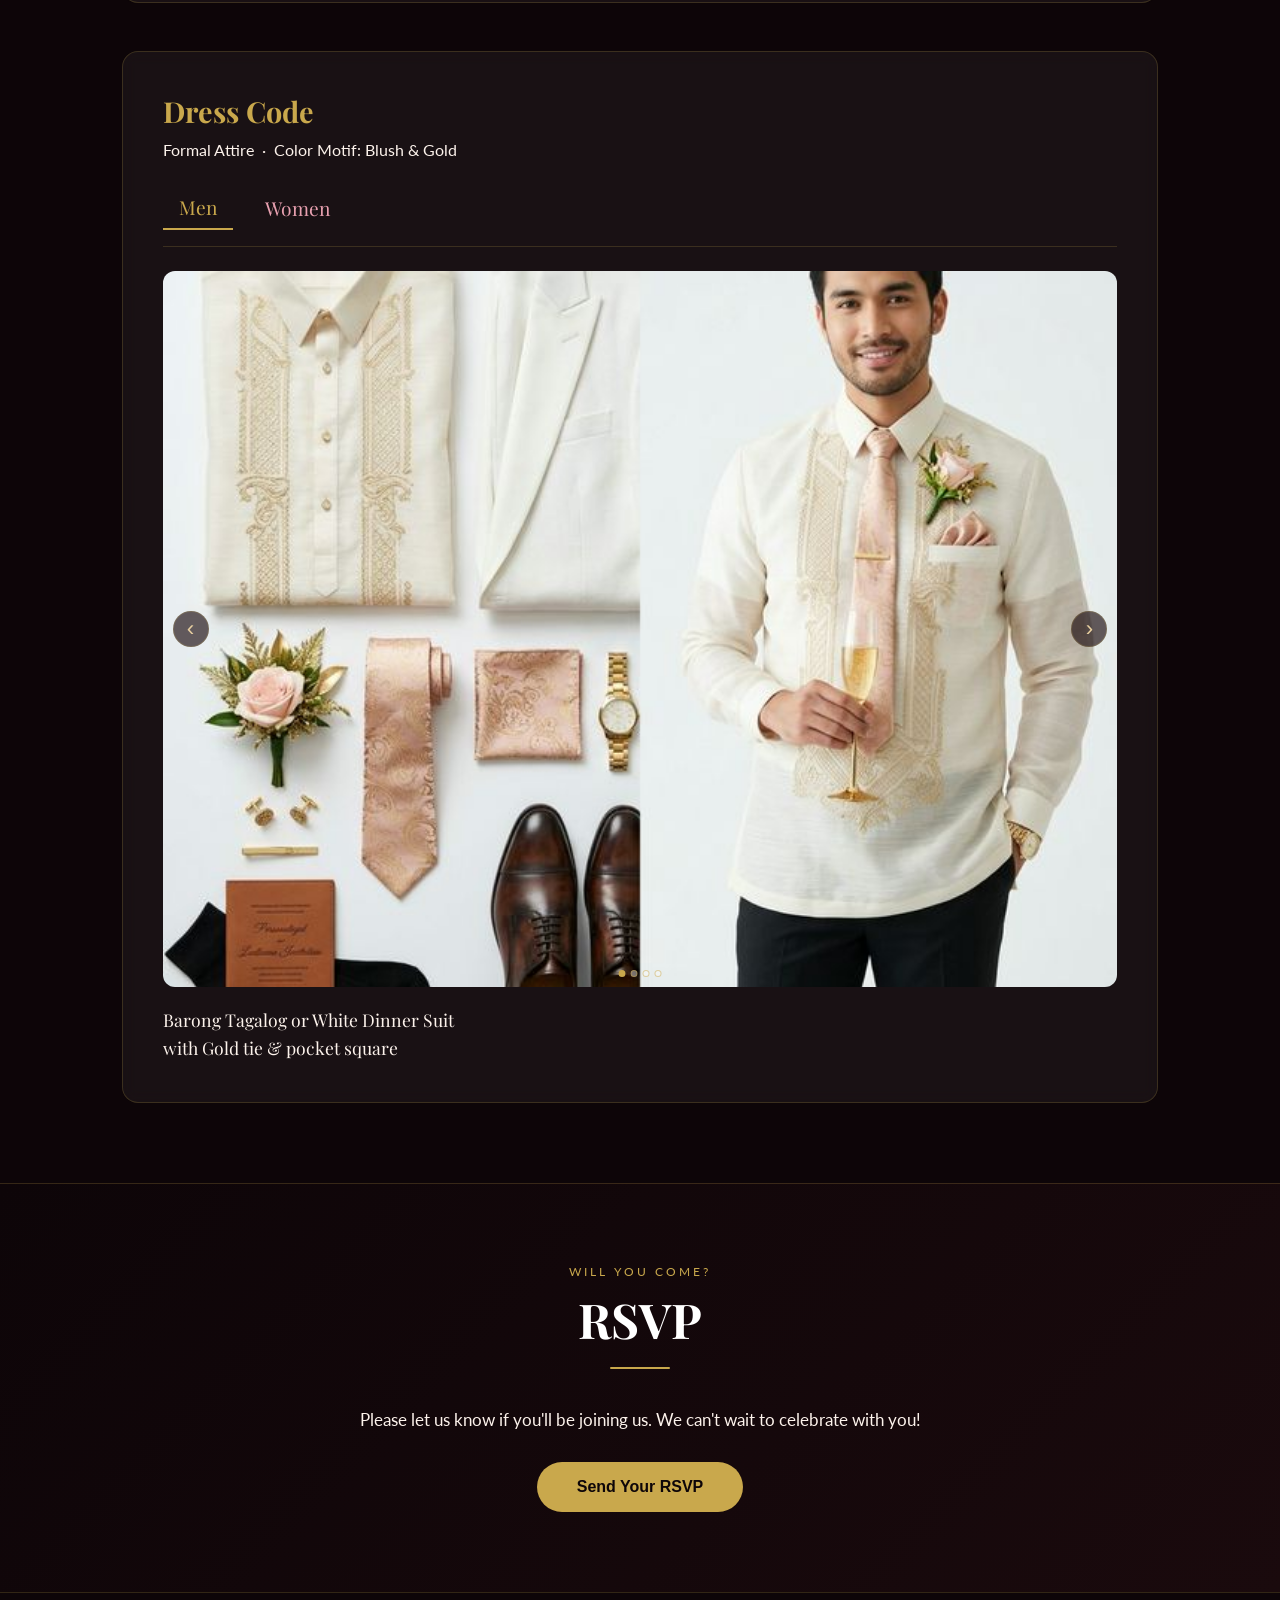
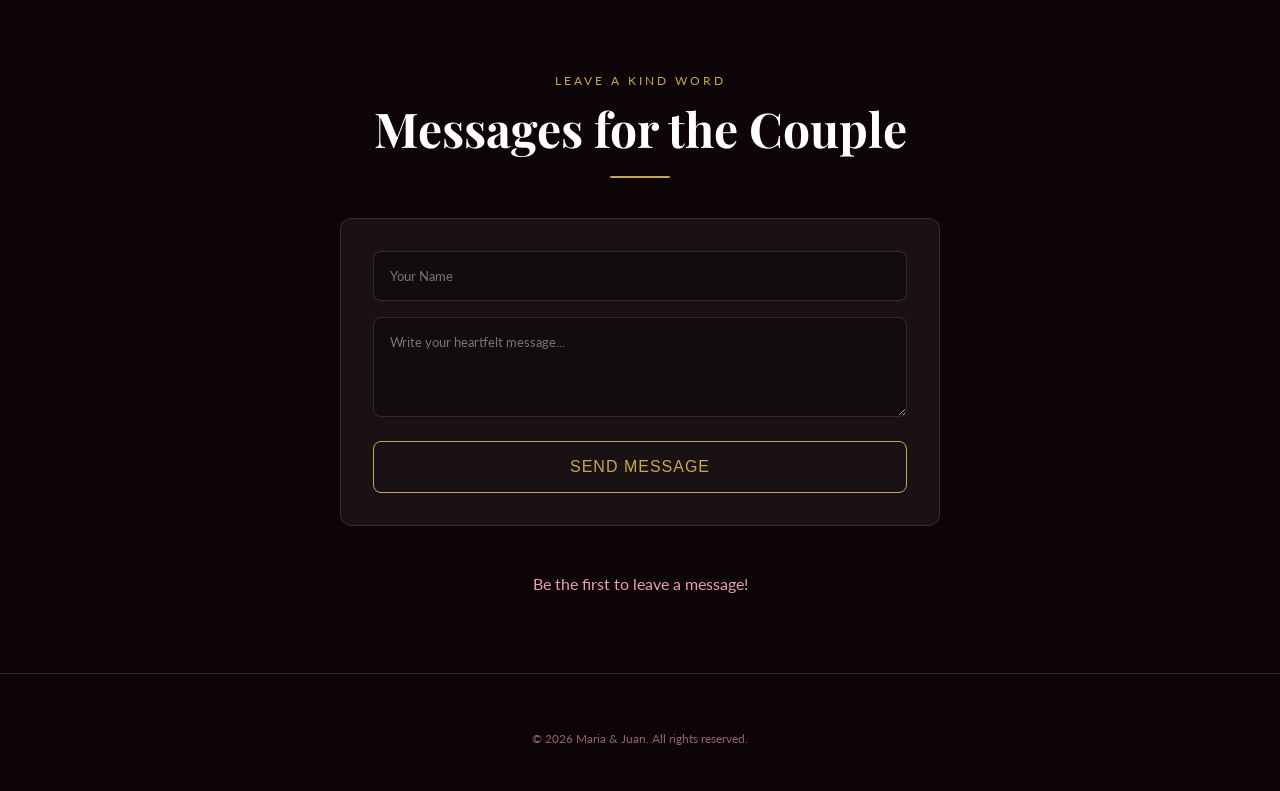
==== commit e475070e: "Update slideshow photos and change map text to minimalist icon" ====
--- a/index.html
+++ b/index.html
@@ -139,8 +139,9 @@
           </div>
           <div class="venue-split-layout">
             <div class="attire-slideshow" id="slideshow-ceremony">
-              <div class="slide active"><img src="source-images/church1.png" alt="Manila Cathedral exterior" /></div>
-              <div class="slide"><img src="source-images/church2.png" alt="Church interior" /></div>
+              <div class="slide active"><img src="source-images/cath1.jpg" alt="Manila Cathedral" /></div>
+              <div class="slide"><img src="source-images/cath2.png" alt="Manila Cathedral" /></div>
+              <div class="slide"><img src="source-images/cath3.jpg" alt="Manila Cathedral" /></div>
               <button class="slide-prev" aria-label="Previous">&#8249;</button>
               <button class="slide-next" aria-label="Next">&#8250;</button>
               <div class="slide-dots" id="dots-ceremony"></div>
@@ -149,8 +150,9 @@
               <iframe src="https://www.google.com/maps/embed?pb=!1m18!1m12!1m3!1d3861.128686192627!2d120.97081717510603!3d14.591742185893597!2m3!1f0!2f0!3f0!3m2!1i1024!2i768!4f13.1!3m3!1m2!1s0x3397ca17d22e6779%3A0x6a3a0ef7daa839d!2sMinor%20Basilica%20and%20Metropolitan%20Cathedral%20of%20the%20Immaculate%20Conception%20-%20The%20Manila%20Cathedral!5e0!3m2!1sen!2sph!4v1774515669495!5m2!1sen!2sph" width="100%" height="100%" style="border:0; border-radius:12px; min-height: 250px;" allowfullscreen="" loading="lazy" referrerpolicy="no-referrer-when-downgrade"></iframe>
             </div>
           </div>
-          <a class="venue-map-link" href="https://maps.google.com/?q=Manila+Cathedral" target="_blank"
-            rel="noopener">View on Google Maps &uarr;</a>
+          <a class="venue-map-link-icon" href="https://maps.google.com/?q=Manila+Cathedral" target="_blank" rel="noopener" aria-label="View on Google Maps" title="View on Google Maps">
+            <svg xmlns="http://www.w3.org/2000/svg" width="24" height="24" viewBox="0 0 24 24" fill="none" stroke="currentColor" stroke-width="2" stroke-linecap="round" stroke-linejoin="round"><path d="M20 10c0 6-8 12-8 12s-8-6-8-12a8 8 0 0 1 16 0Z"></path><circle cx="12" cy="10" r="3"></circle></svg>
+          </a>
         </div>
 
         <div class="venue-card reveal">
@@ -162,8 +164,9 @@
           </div>
           <div class="venue-split-layout">
             <div class="attire-slideshow" id="slideshow-reception">
-              <div class="slide active"><img src="source-images/ballroom1.png" alt="Grand Ballroom" /></div>
-              <div class="slide"><img src="source-images/ballroom2.png" alt="Reception dance floor" /></div>
+              <div class="slide active"><img src="source-images/mnl1.jpg" alt="Manila Hotel" /></div>
+              <div class="slide"><img src="source-images/mnl2.png" alt="Manila Hotel" /></div>
+              <div class="slide"><img src="source-images/mnl3.jpg" alt="Manila Hotel" /></div>
               <button class="slide-prev" aria-label="Previous">&#8249;</button>
               <button class="slide-next" aria-label="Next">&#8250;</button>
               <div class="slide-dots" id="dots-reception"></div>
@@ -172,8 +175,9 @@
               <iframe src="https://www.google.com/maps/embed?pb=!1m18!1m12!1m3!1d3861.2772230980213!2d120.97136457510584!3d14.583272885900978!2m3!1f0!2f0!3f0!3m2!1i1024!2i768!4f13.1!3m3!1m2!1s0x3397ca1cd1819401%3A0x1fcf5e00dfe8decc!2sThe%20Manila%20Hotel!5e0!3m2!1sen!2sph!4v1774515710661!5m2!1sen!2sph" width="100%" height="100%" style="border:0; border-radius:12px; min-height: 250px;" allowfullscreen="" loading="lazy" referrerpolicy="no-referrer-when-downgrade"></iframe>
             </div>
           </div>
-          <a class="venue-map-link" href="https://maps.google.com/?q=The+Manila+Hotel" target="_blank"
-            rel="noopener">View on Google Maps &uarr;</a>
+          <a class="venue-map-link-icon" href="https://maps.google.com/?q=The+Manila+Hotel" target="_blank" rel="noopener" aria-label="View on Google Maps" title="View on Google Maps">
+            <svg xmlns="http://www.w3.org/2000/svg" width="24" height="24" viewBox="0 0 24 24" fill="none" stroke="currentColor" stroke-width="2" stroke-linecap="round" stroke-linejoin="round"><path d="M20 10c0 6-8 12-8 12s-8-6-8-12a8 8 0 0 1 16 0Z"></path><circle cx="12" cy="10" r="3"></circle></svg>
+          </a>
         </div>
 
         <div class="venue-card dress-code-card reveal">
--- a/style.css
+++ b/style.css
@@ -90,8 +90,8 @@
 .thumb-overlay { position: absolute; inset: 0; background: rgba(13,5,8,0.6); display: flex; align-items: center; justify-content: center; opacity: 0; transition: opacity 0.3s; color: var(--gold); font-size: 0.9rem; letter-spacing: 1px; text-transform: uppercase; }
 .gallery-thumb:hover img { transform: scale(1.05); }
 .gallery-thumb:hover .thumb-overlay { opacity: 1; }
-.venue-map-link { display: inline-block; color: var(--blush); font-size: 0.85rem; text-decoration: none; border-bottom: 1px solid var(--blush); padding-bottom: 2px; transition: color 0.3s, border-color 0.3s; }
-.venue-map-link:hover { color: var(--gold); border-color: var(--gold); }
+.venue-map-link-icon { display: inline-flex; align-items: center; justify-content: center; color: var(--blush); transition: color 0.3s, transform 0.3s; background: transparent; }
+.venue-map-link-icon:hover { color: var(--gold); transform: translateY(-3px); }
 
 .venue-split-layout { display: grid; grid-template-columns: 1fr 1fr; gap: 1.5rem; margin-bottom: 1.5rem; align-items: stretch; }
 .venue-map { width: 100%; height: 100%; }
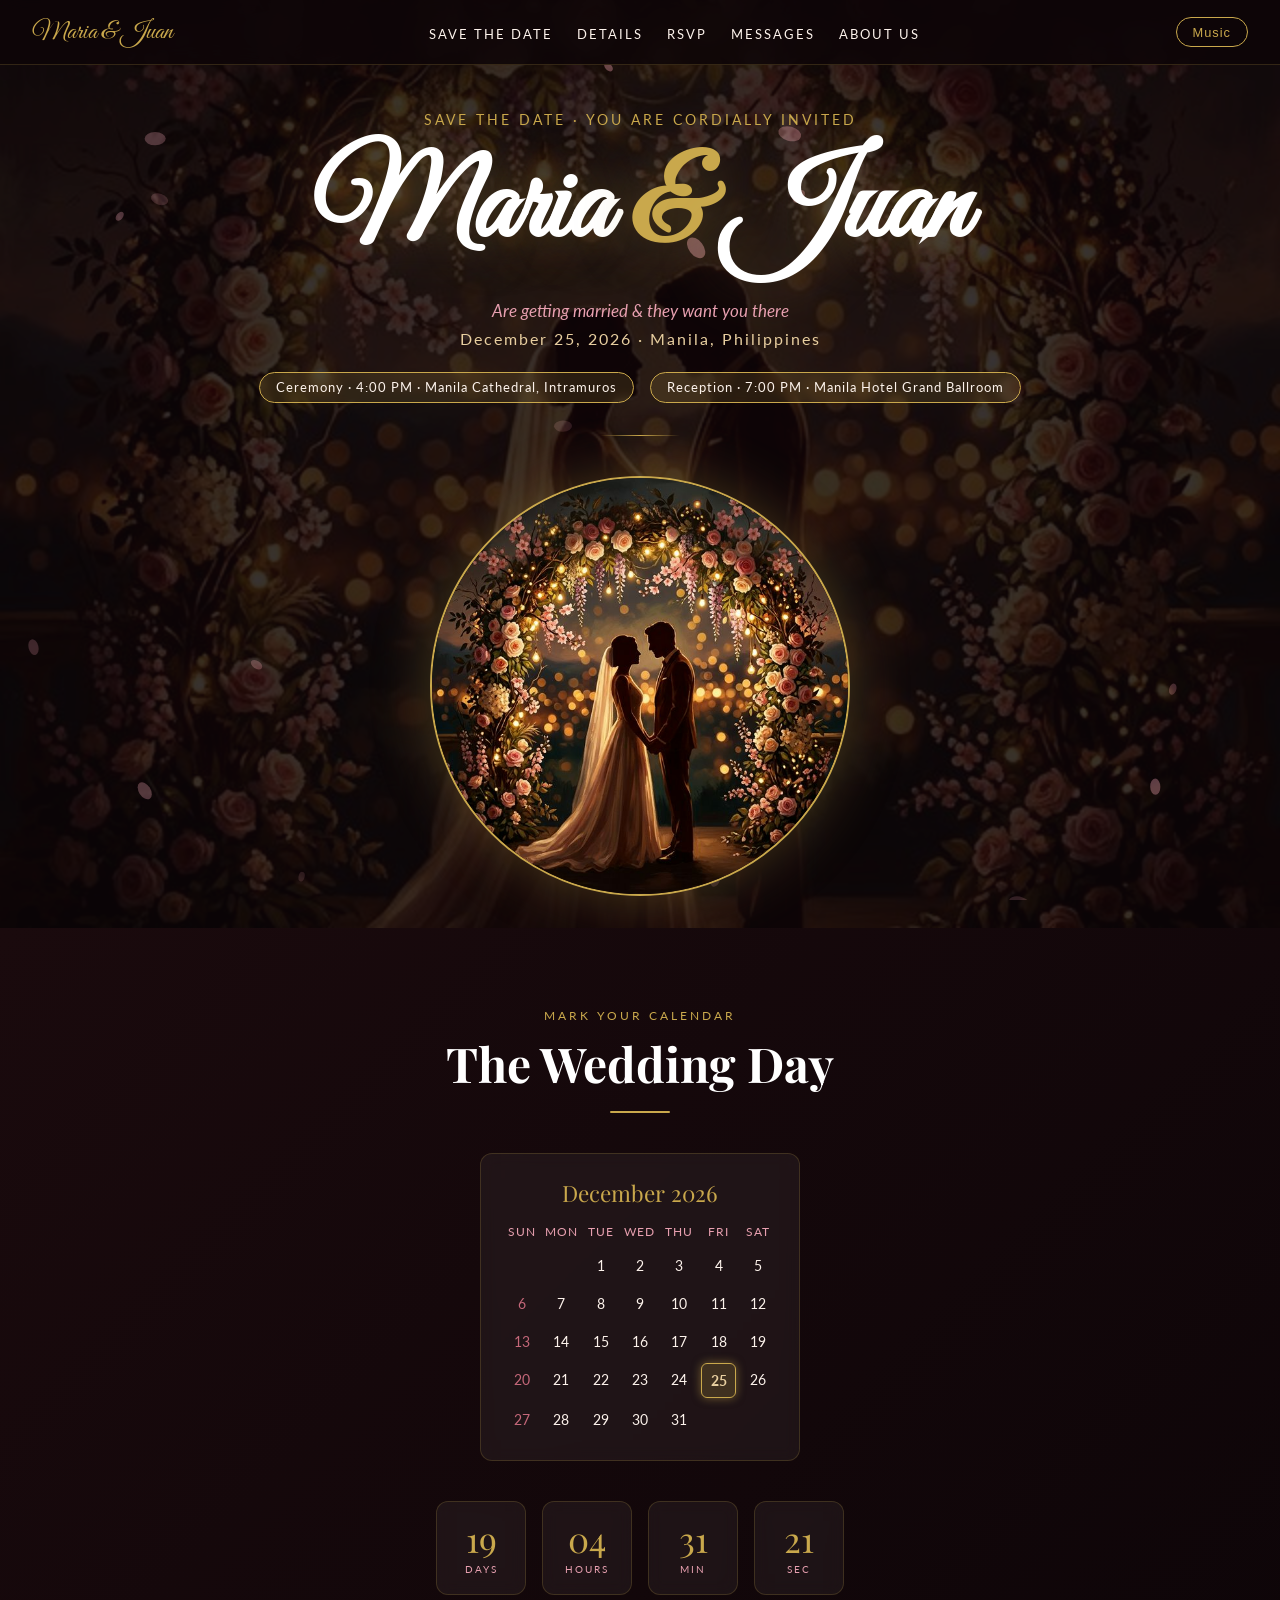
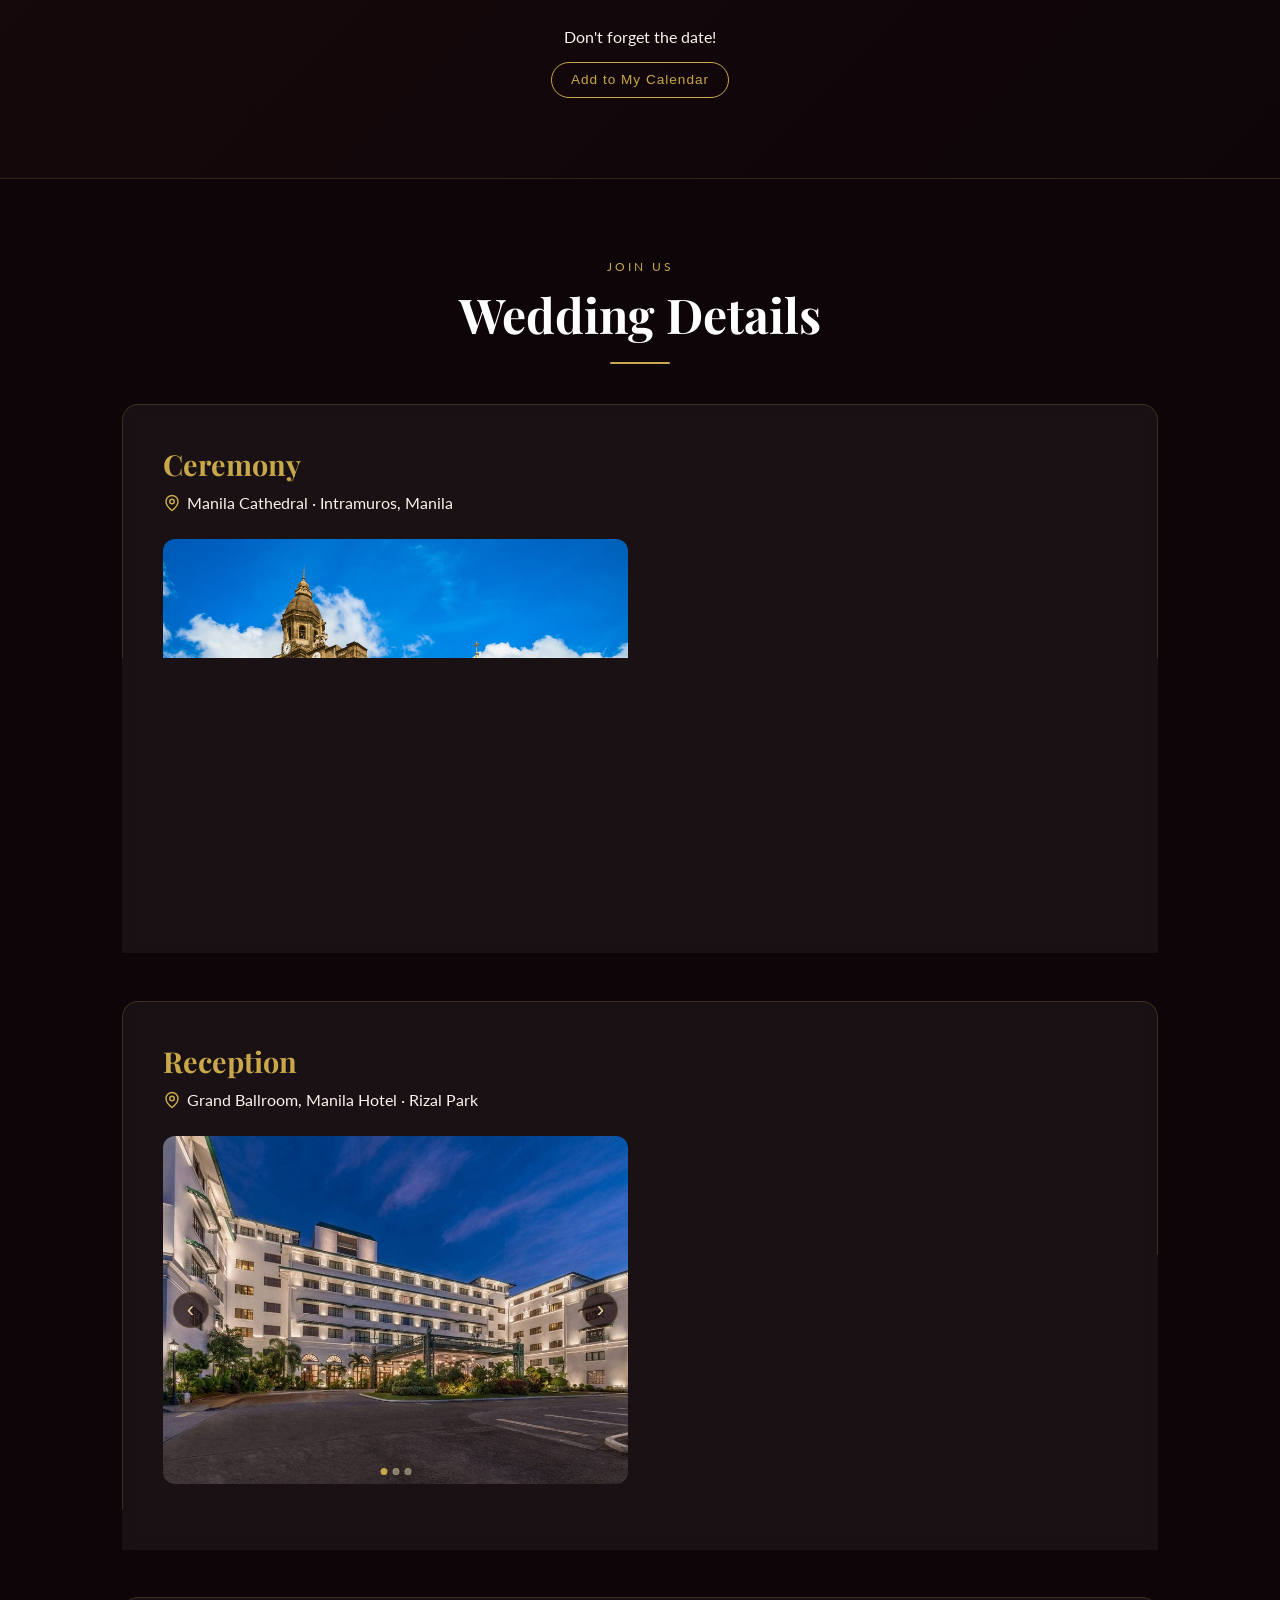
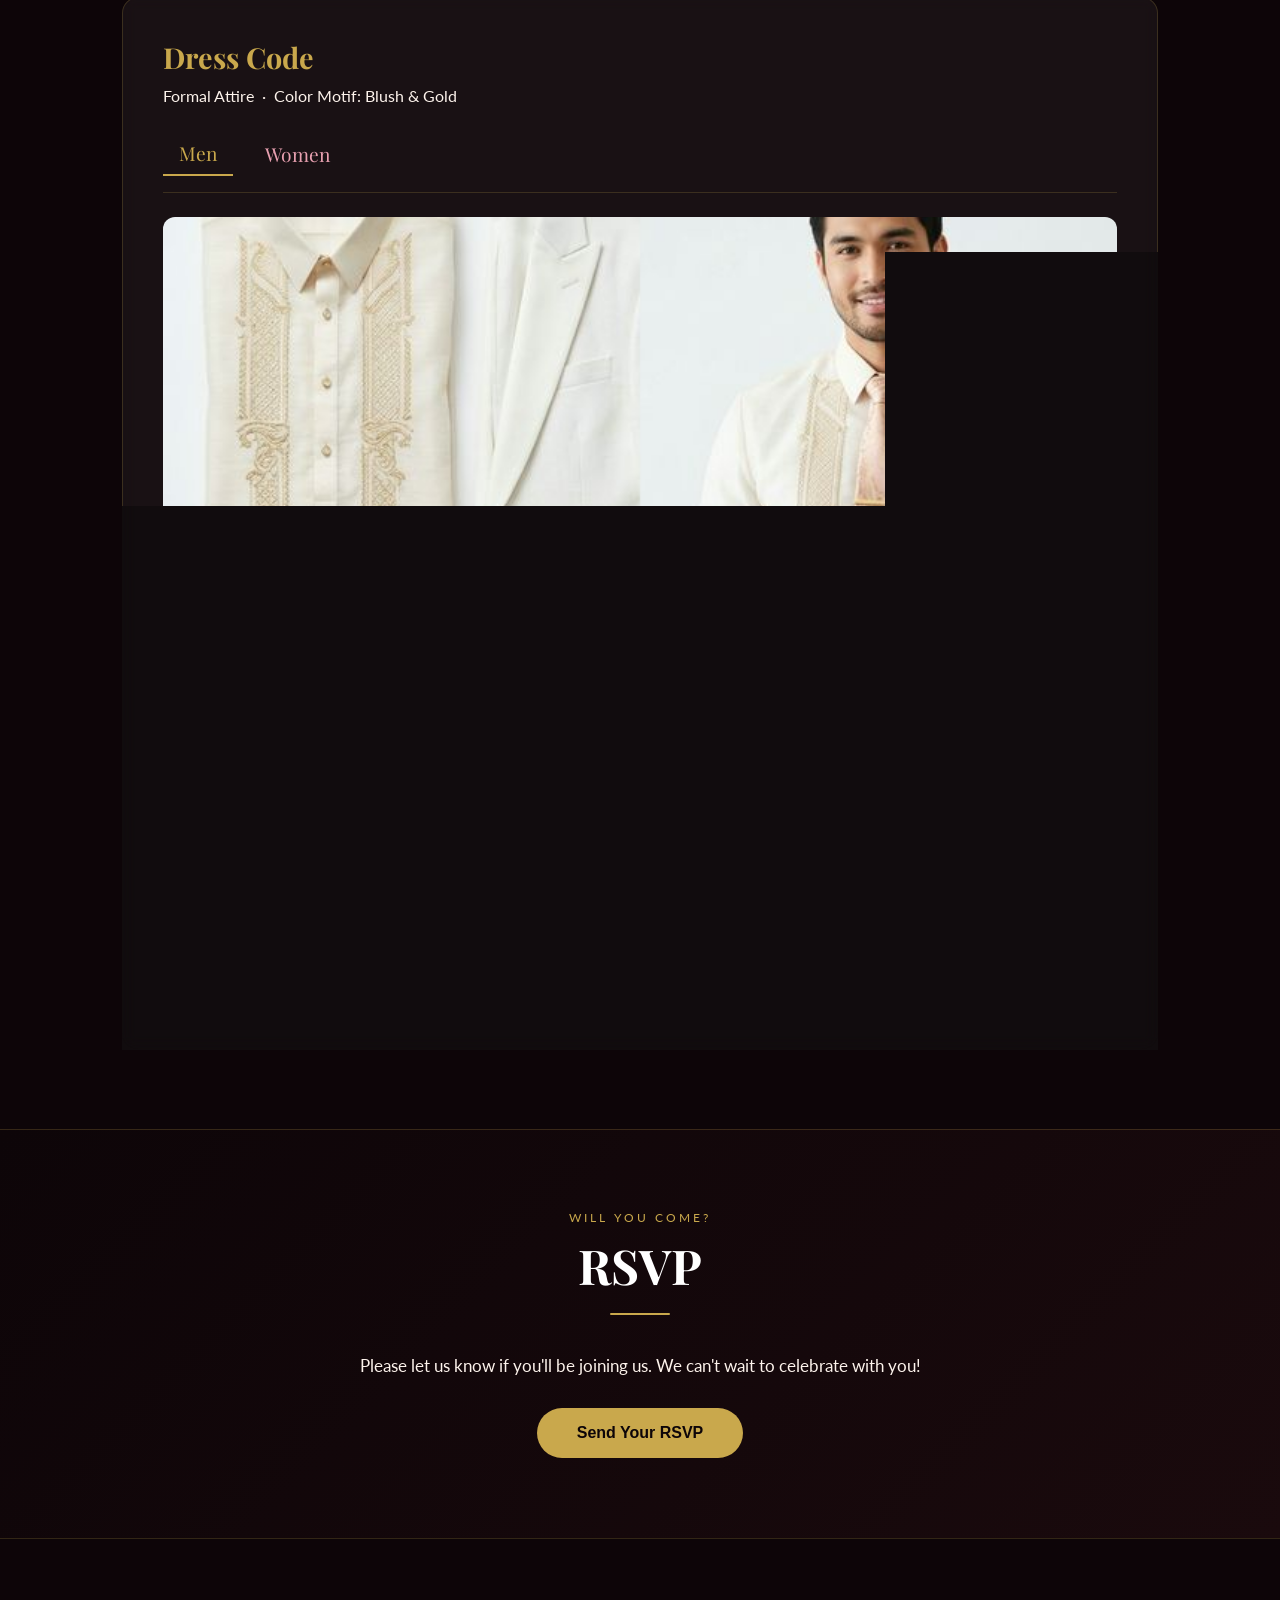
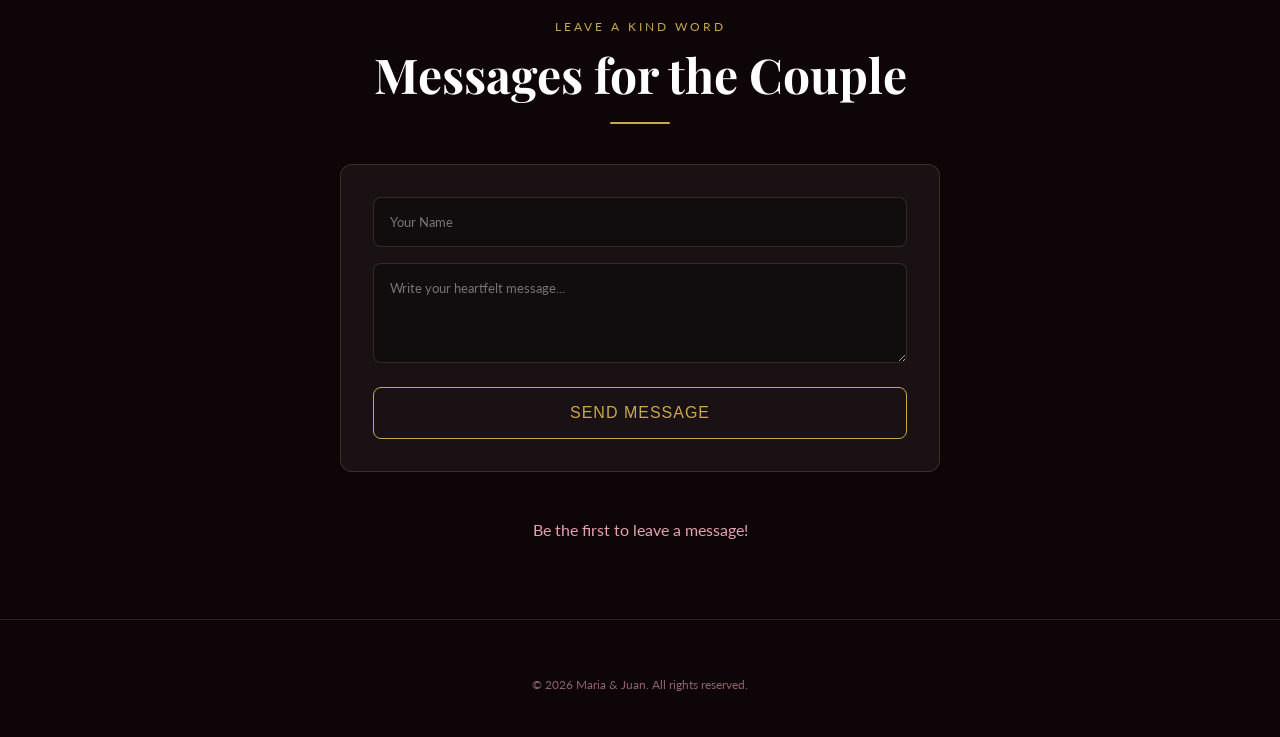
==== commit ab4993a1: "Relocate map pin icons next to location names" ====
--- a/index.html
+++ b/index.html
@@ -134,7 +134,12 @@
           <div class="venue-header">
             <div class="venue-header-text">
               <h3>Ceremony</h3>
-              <p>Manila Cathedral &middot; Intramuros, Manila</p>
+              <p class="location-text">
+                <a class="venue-map-link-icon" href="https://maps.google.com/?q=Manila+Cathedral" target="_blank" rel="noopener" aria-label="View on Google Maps" title="View on Google Maps">
+                  <svg xmlns="http://www.w3.org/2000/svg" width="18" height="18" viewBox="0 0 24 24" fill="none" stroke="currentColor" stroke-width="2" stroke-linecap="round" stroke-linejoin="round"><path d="M20 10c0 6-8 12-8 12s-8-6-8-12a8 8 0 0 1 16 0Z"></path><circle cx="12" cy="10" r="3"></circle></svg>
+                </a>
+                Manila Cathedral &middot; Intramuros, Manila
+              </p>
             </div>
           </div>
           <div class="venue-split-layout">
@@ -150,16 +155,18 @@
               <iframe src="https://www.google.com/maps/embed?pb=!1m18!1m12!1m3!1d3861.128686192627!2d120.97081717510603!3d14.591742185893597!2m3!1f0!2f0!3f0!3m2!1i1024!2i768!4f13.1!3m3!1m2!1s0x3397ca17d22e6779%3A0x6a3a0ef7daa839d!2sMinor%20Basilica%20and%20Metropolitan%20Cathedral%20of%20the%20Immaculate%20Conception%20-%20The%20Manila%20Cathedral!5e0!3m2!1sen!2sph!4v1774515669495!5m2!1sen!2sph" width="100%" height="100%" style="border:0; border-radius:12px; min-height: 250px;" allowfullscreen="" loading="lazy" referrerpolicy="no-referrer-when-downgrade"></iframe>
             </div>
           </div>
-          <a class="venue-map-link-icon" href="https://maps.google.com/?q=Manila+Cathedral" target="_blank" rel="noopener" aria-label="View on Google Maps" title="View on Google Maps">
-            <svg xmlns="http://www.w3.org/2000/svg" width="24" height="24" viewBox="0 0 24 24" fill="none" stroke="currentColor" stroke-width="2" stroke-linecap="round" stroke-linejoin="round"><path d="M20 10c0 6-8 12-8 12s-8-6-8-12a8 8 0 0 1 16 0Z"></path><circle cx="12" cy="10" r="3"></circle></svg>
-          </a>
         </div>
 
         <div class="venue-card reveal">
           <div class="venue-header">
             <div class="venue-header-text">
               <h3>Reception</h3>
-              <p>Grand Ballroom, Manila Hotel &middot; Rizal Park</p>
+              <p class="location-text">
+                <a class="venue-map-link-icon" href="https://maps.google.com/?q=The+Manila+Hotel" target="_blank" rel="noopener" aria-label="View on Google Maps" title="View on Google Maps">
+                  <svg xmlns="http://www.w3.org/2000/svg" width="18" height="18" viewBox="0 0 24 24" fill="none" stroke="currentColor" stroke-width="2" stroke-linecap="round" stroke-linejoin="round"><path d="M20 10c0 6-8 12-8 12s-8-6-8-12a8 8 0 0 1 16 0Z"></path><circle cx="12" cy="10" r="3"></circle></svg>
+                </a>
+                Grand Ballroom, Manila Hotel &middot; Rizal Park
+              </p>
             </div>
           </div>
           <div class="venue-split-layout">
@@ -175,9 +182,6 @@
               <iframe src="https://www.google.com/maps/embed?pb=!1m18!1m12!1m3!1d3861.2772230980213!2d120.97136457510584!3d14.583272885900978!2m3!1f0!2f0!3f0!3m2!1i1024!2i768!4f13.1!3m3!1m2!1s0x3397ca1cd1819401%3A0x1fcf5e00dfe8decc!2sThe%20Manila%20Hotel!5e0!3m2!1sen!2sph!4v1774515710661!5m2!1sen!2sph" width="100%" height="100%" style="border:0; border-radius:12px; min-height: 250px;" allowfullscreen="" loading="lazy" referrerpolicy="no-referrer-when-downgrade"></iframe>
             </div>
           </div>
-          <a class="venue-map-link-icon" href="https://maps.google.com/?q=The+Manila+Hotel" target="_blank" rel="noopener" aria-label="View on Google Maps" title="View on Google Maps">
-            <svg xmlns="http://www.w3.org/2000/svg" width="24" height="24" viewBox="0 0 24 24" fill="none" stroke="currentColor" stroke-width="2" stroke-linecap="round" stroke-linejoin="round"><path d="M20 10c0 6-8 12-8 12s-8-6-8-12a8 8 0 0 1 16 0Z"></path><circle cx="12" cy="10" r="3"></circle></svg>
-          </a>
         </div>
 
         <div class="venue-card dress-code-card reveal">
--- a/style.css
+++ b/style.css
@@ -83,6 +83,7 @@
 .venue-header { margin-bottom: 1.5rem; display: flex; gap: 1rem; align-items: flex-start; }
 .venue-header-text h3 { font-family: 'Playfair Display', serif; font-size: 1.8rem; color: var(--gold); margin-bottom: 0.5rem; }
 .venue-header-text p { color: var(--cream); font-size: 1rem; line-height: 1.5; }
+.location-text { display: inline-flex; align-items: center; gap: 0.4rem; }
 .venue-time { color: var(--gold-light) !important; font-size: 0.9rem !important; margin-top: 0.5rem; letter-spacing: 1px; }
 .venue-gallery { display: grid; grid-template-columns: repeat(auto-fit, minmax(200px, 1fr)); gap: 1rem; margin-bottom: 1.5rem; }
 .gallery-thumb { position: relative; aspect-ratio: 4/3; border-radius: 8px; overflow: hidden; cursor: pointer; border: 1px solid var(--glass-border); }
@@ -90,8 +91,8 @@
 .thumb-overlay { position: absolute; inset: 0; background: rgba(13,5,8,0.6); display: flex; align-items: center; justify-content: center; opacity: 0; transition: opacity 0.3s; color: var(--gold); font-size: 0.9rem; letter-spacing: 1px; text-transform: uppercase; }
 .gallery-thumb:hover img { transform: scale(1.05); }
 .gallery-thumb:hover .thumb-overlay { opacity: 1; }
-.venue-map-link-icon { display: inline-flex; align-items: center; justify-content: center; color: var(--blush); transition: color 0.3s, transform 0.3s; background: transparent; }
-.venue-map-link-icon:hover { color: var(--gold); transform: translateY(-3px); }
+.venue-map-link-icon { display: inline-flex; align-items: center; justify-content: center; color: var(--gold); transition: transform 0.3s; background: transparent; }
+.venue-map-link-icon:hover { transform: translateY(-2px) scale(1.1); }
 
 .venue-split-layout { display: grid; grid-template-columns: 1fr 1fr; gap: 1.5rem; margin-bottom: 1.5rem; align-items: stretch; }
 .venue-map { width: 100%; height: 100%; }
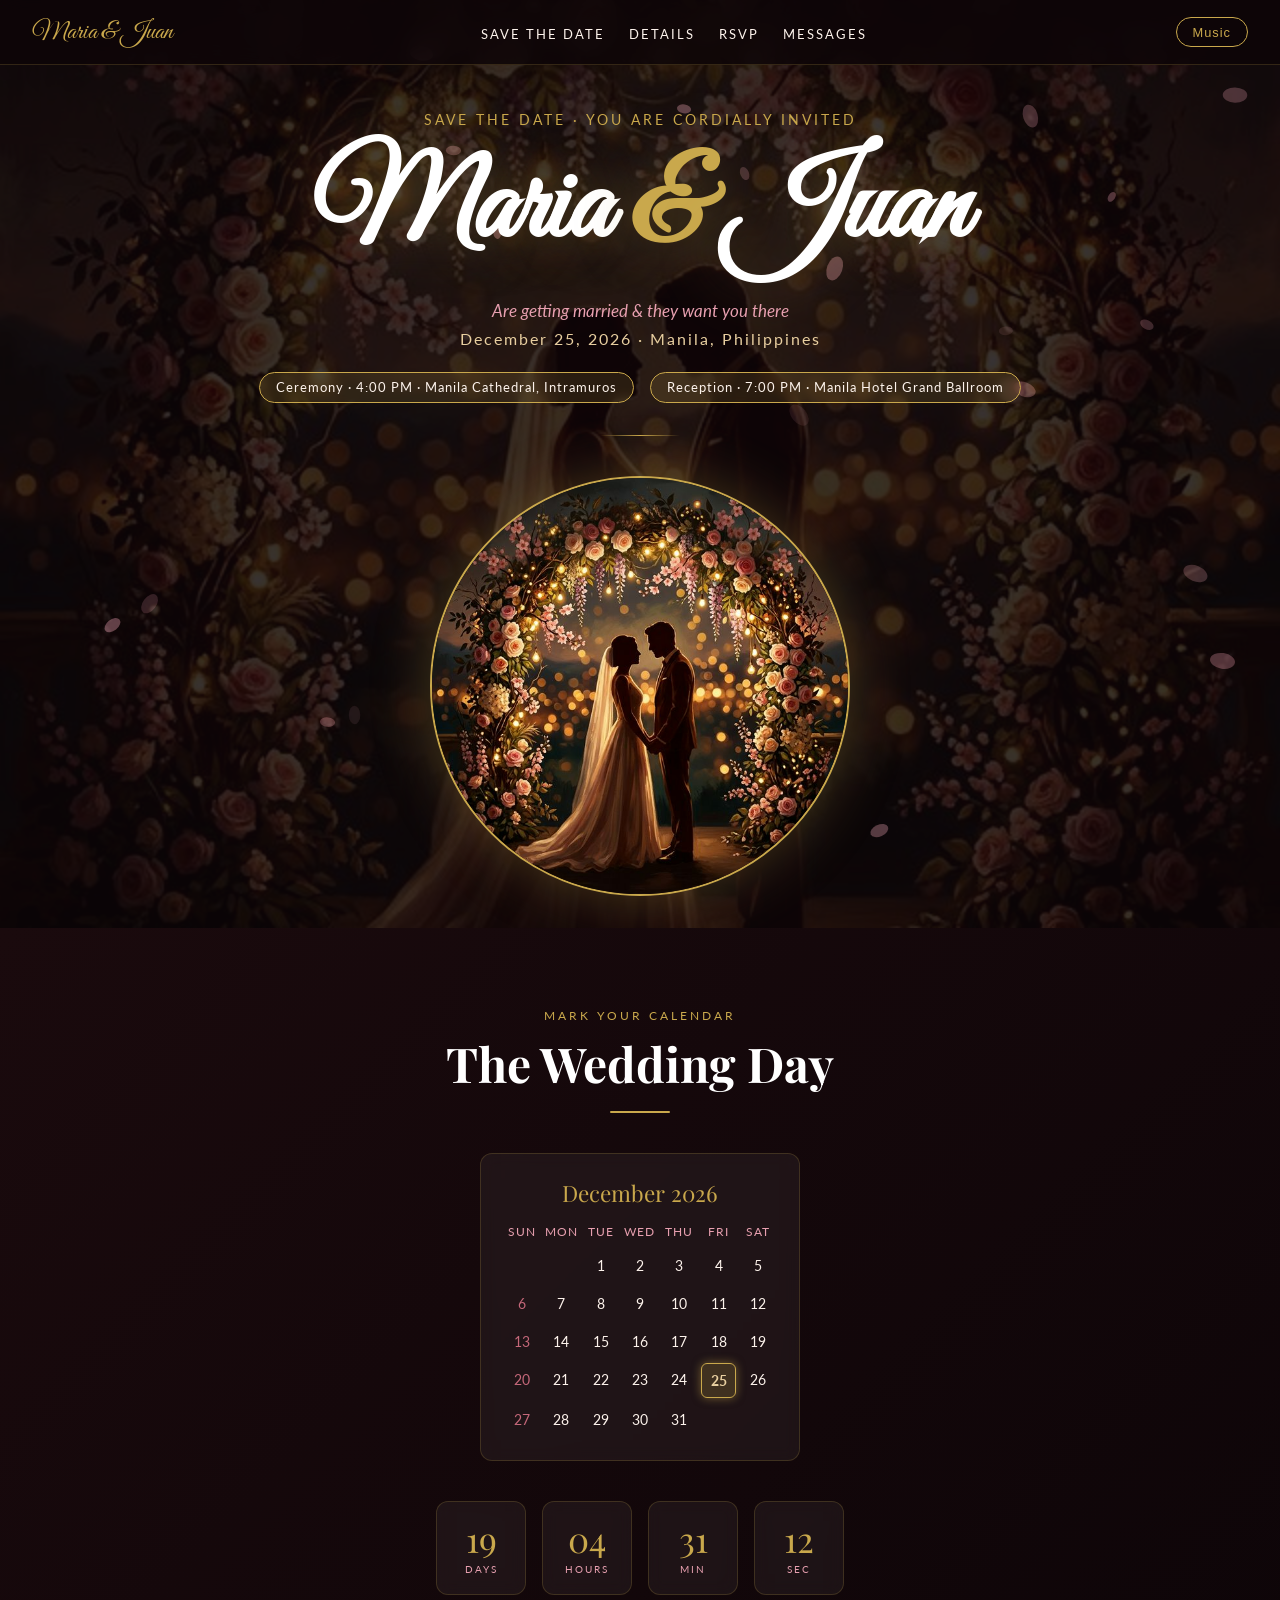
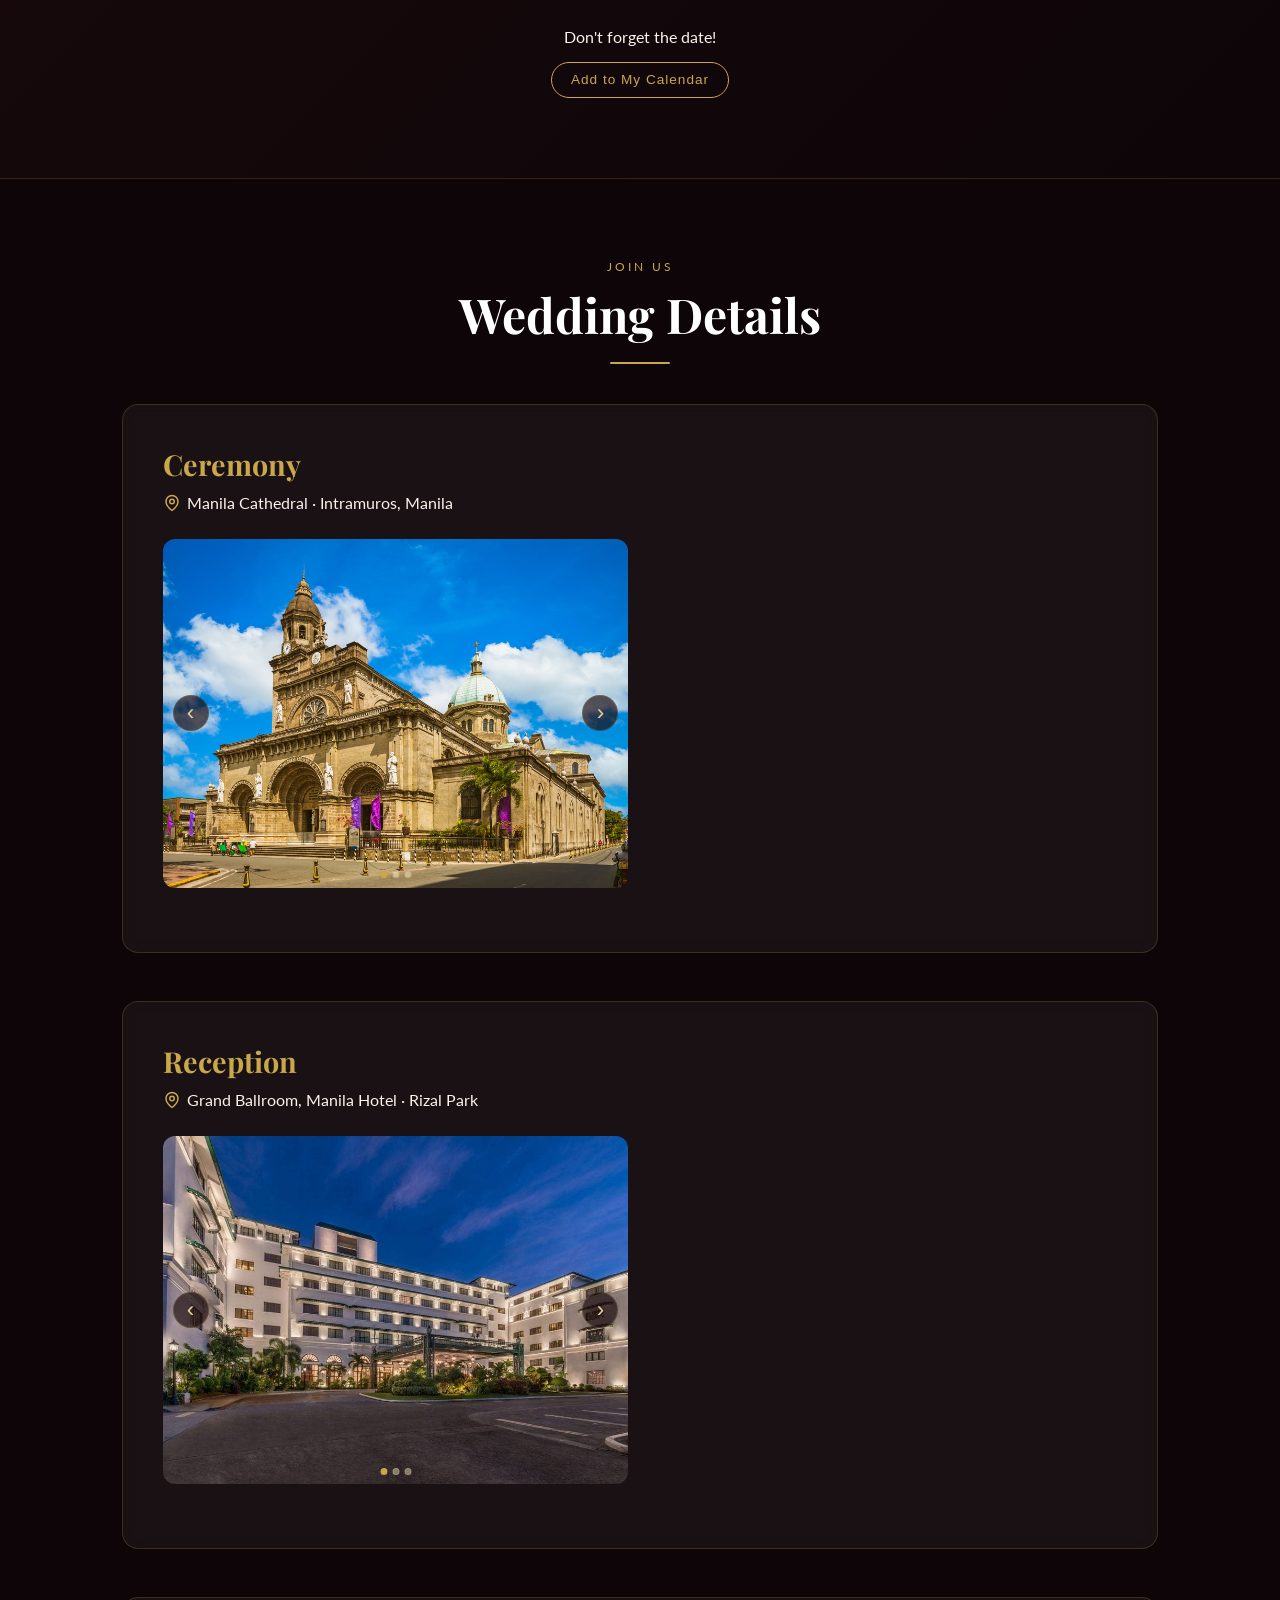
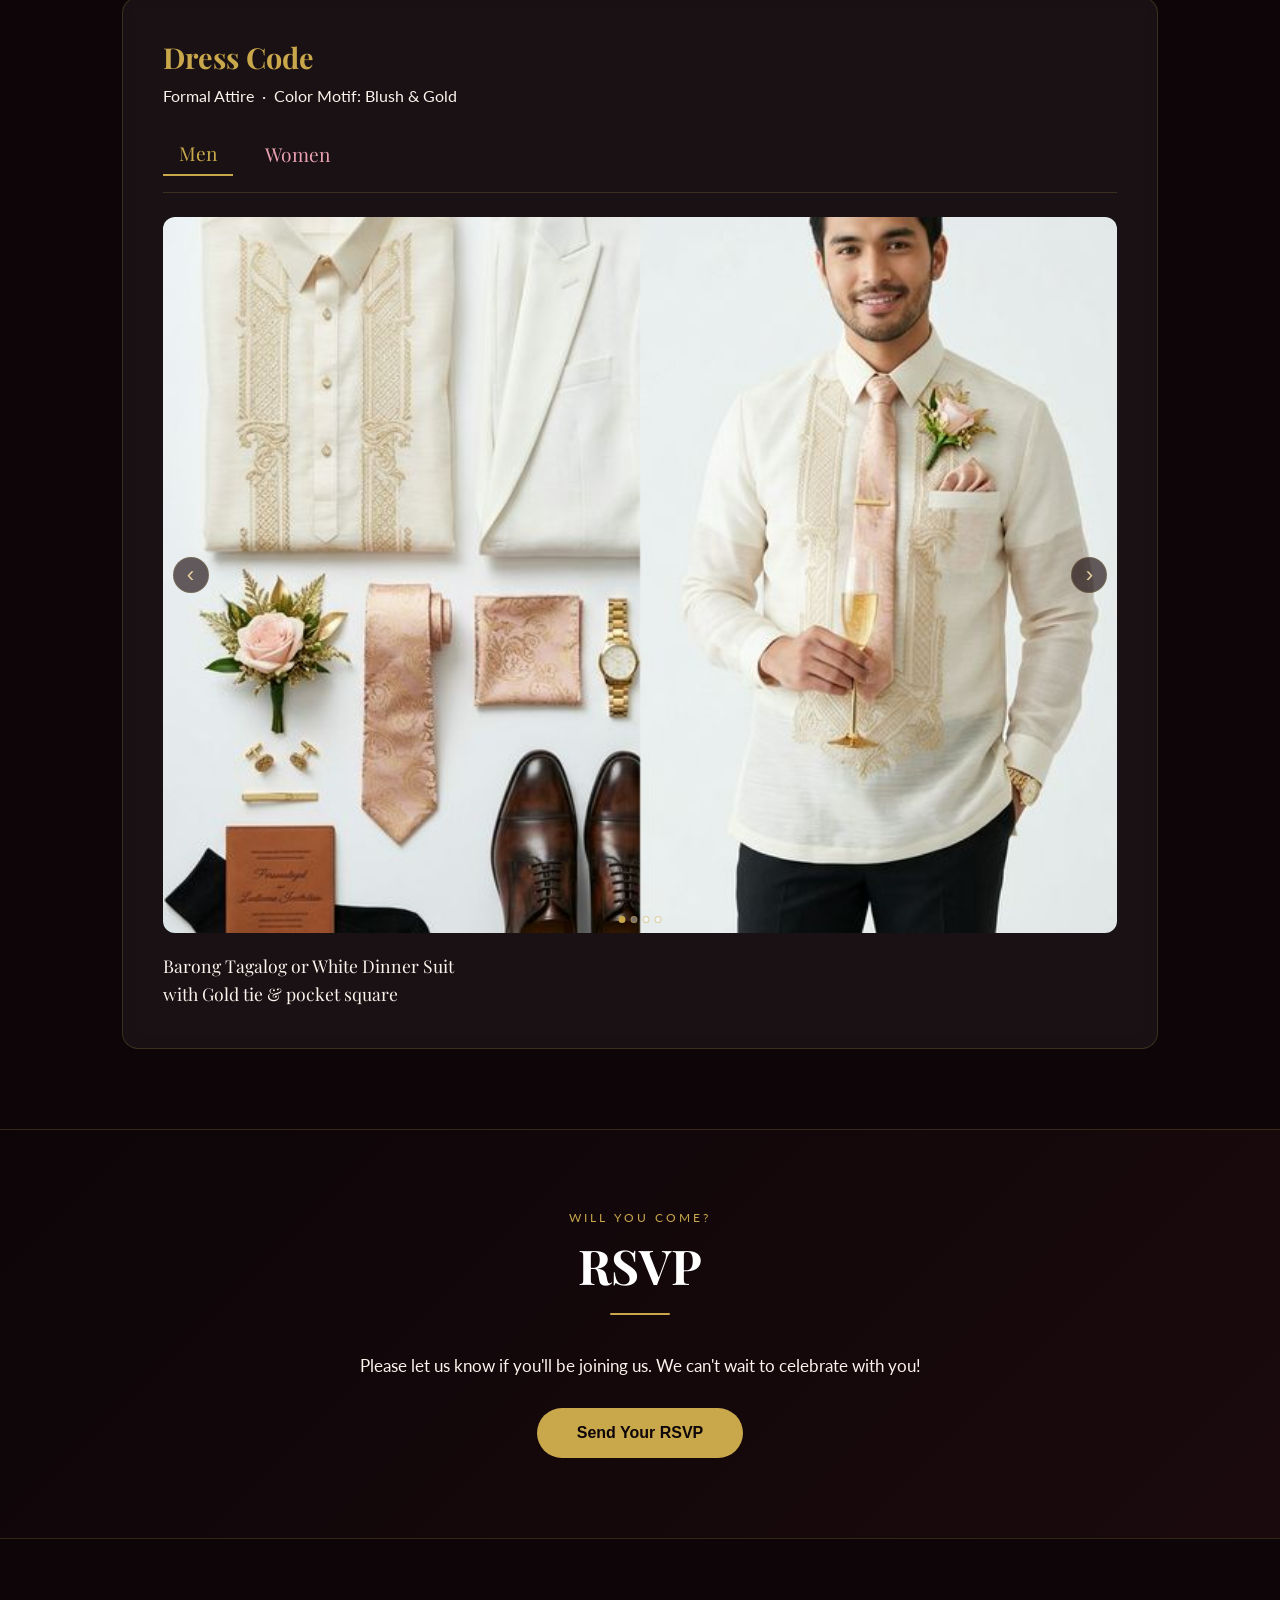
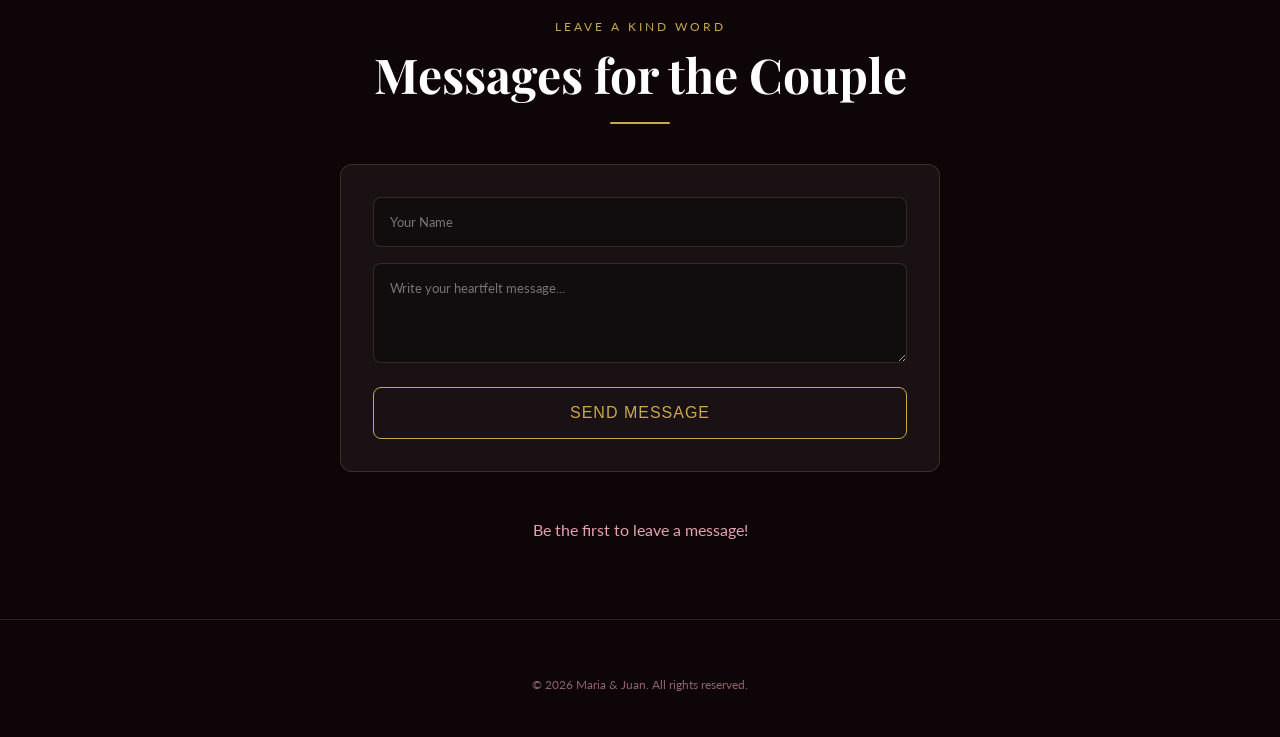
==== commit eafe5c6b: "Add new animated invitation landing page and update about us navigation" ====
--- a/index.html
+++ b/index.html
@@ -28,7 +28,6 @@
       <li><a href="#details">Details</a></li>
       <li><a href="#rsvp">RSVP</a></li>
       <li><a href="#messages">Messages</a></li>
-      <li><a href="about.html">About Us</a></li>
     </ul>
     <div style="display:flex;gap:0.6rem;align-items:center;">
       <button id="music-btn" aria-label="Toggle music">Music</button>
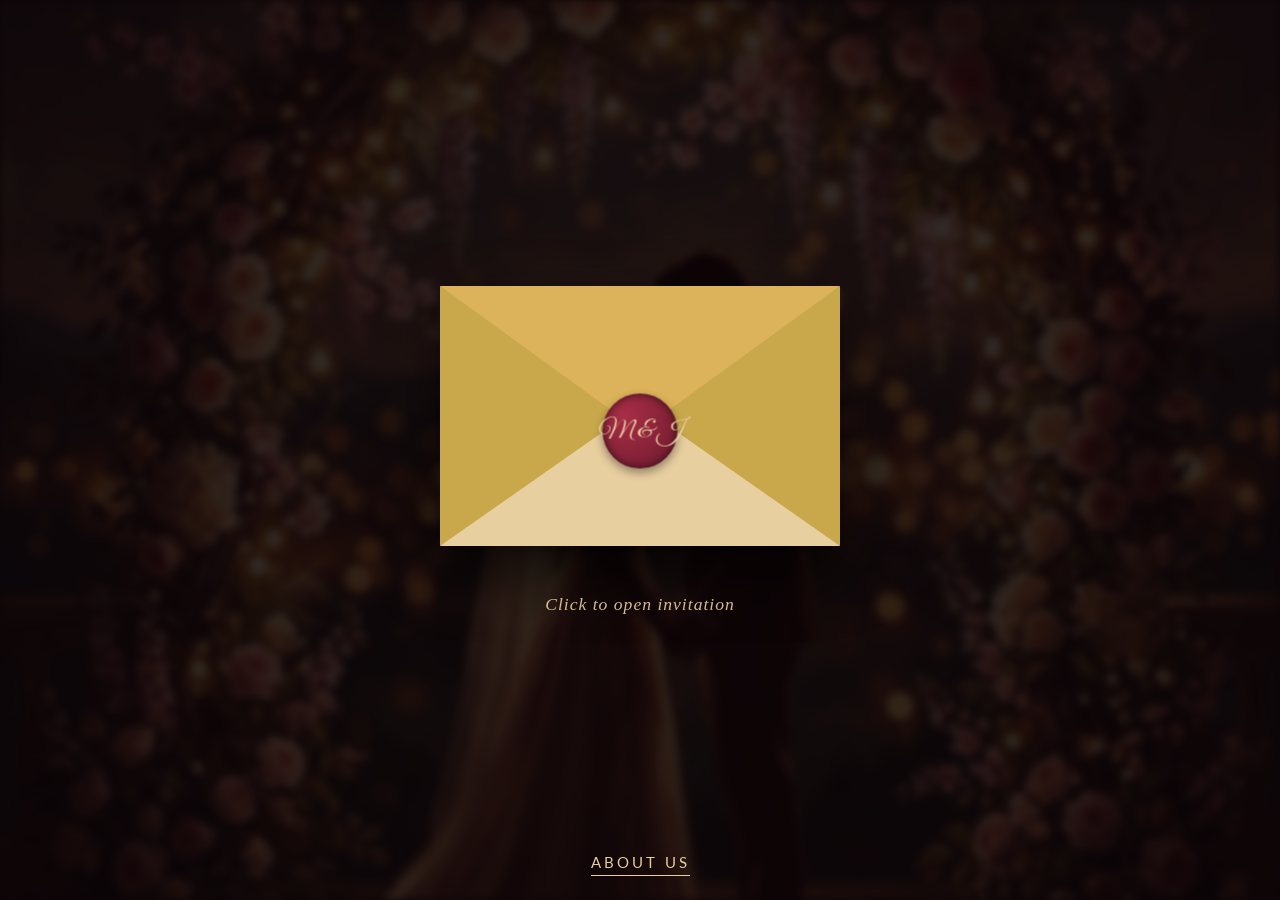
==== commit acdc56d0: "Force visitors to view invitation page first using sessionStorage" ====
--- a/index.html
+++ b/index.html
@@ -5,6 +5,11 @@
   <meta charset="UTF-8" />
   <meta name="viewport" content="width=device-width, initial-scale=1.0" />
   <title>Wedding Invitation &ndash; Maria &amp; Juan</title>
+  <script>
+    if (!sessionStorage.getItem('invitationAccepted')) {
+      window.location.replace('invitation.html');
+    }
+  </script>
   <meta name="description"
     content="You are cordially invited to the wedding of Maria & Juan. CPE 408A-CPE22S2 Emerging Technologies 1 Project." />
   <link rel="stylesheet" href="style.css" />
